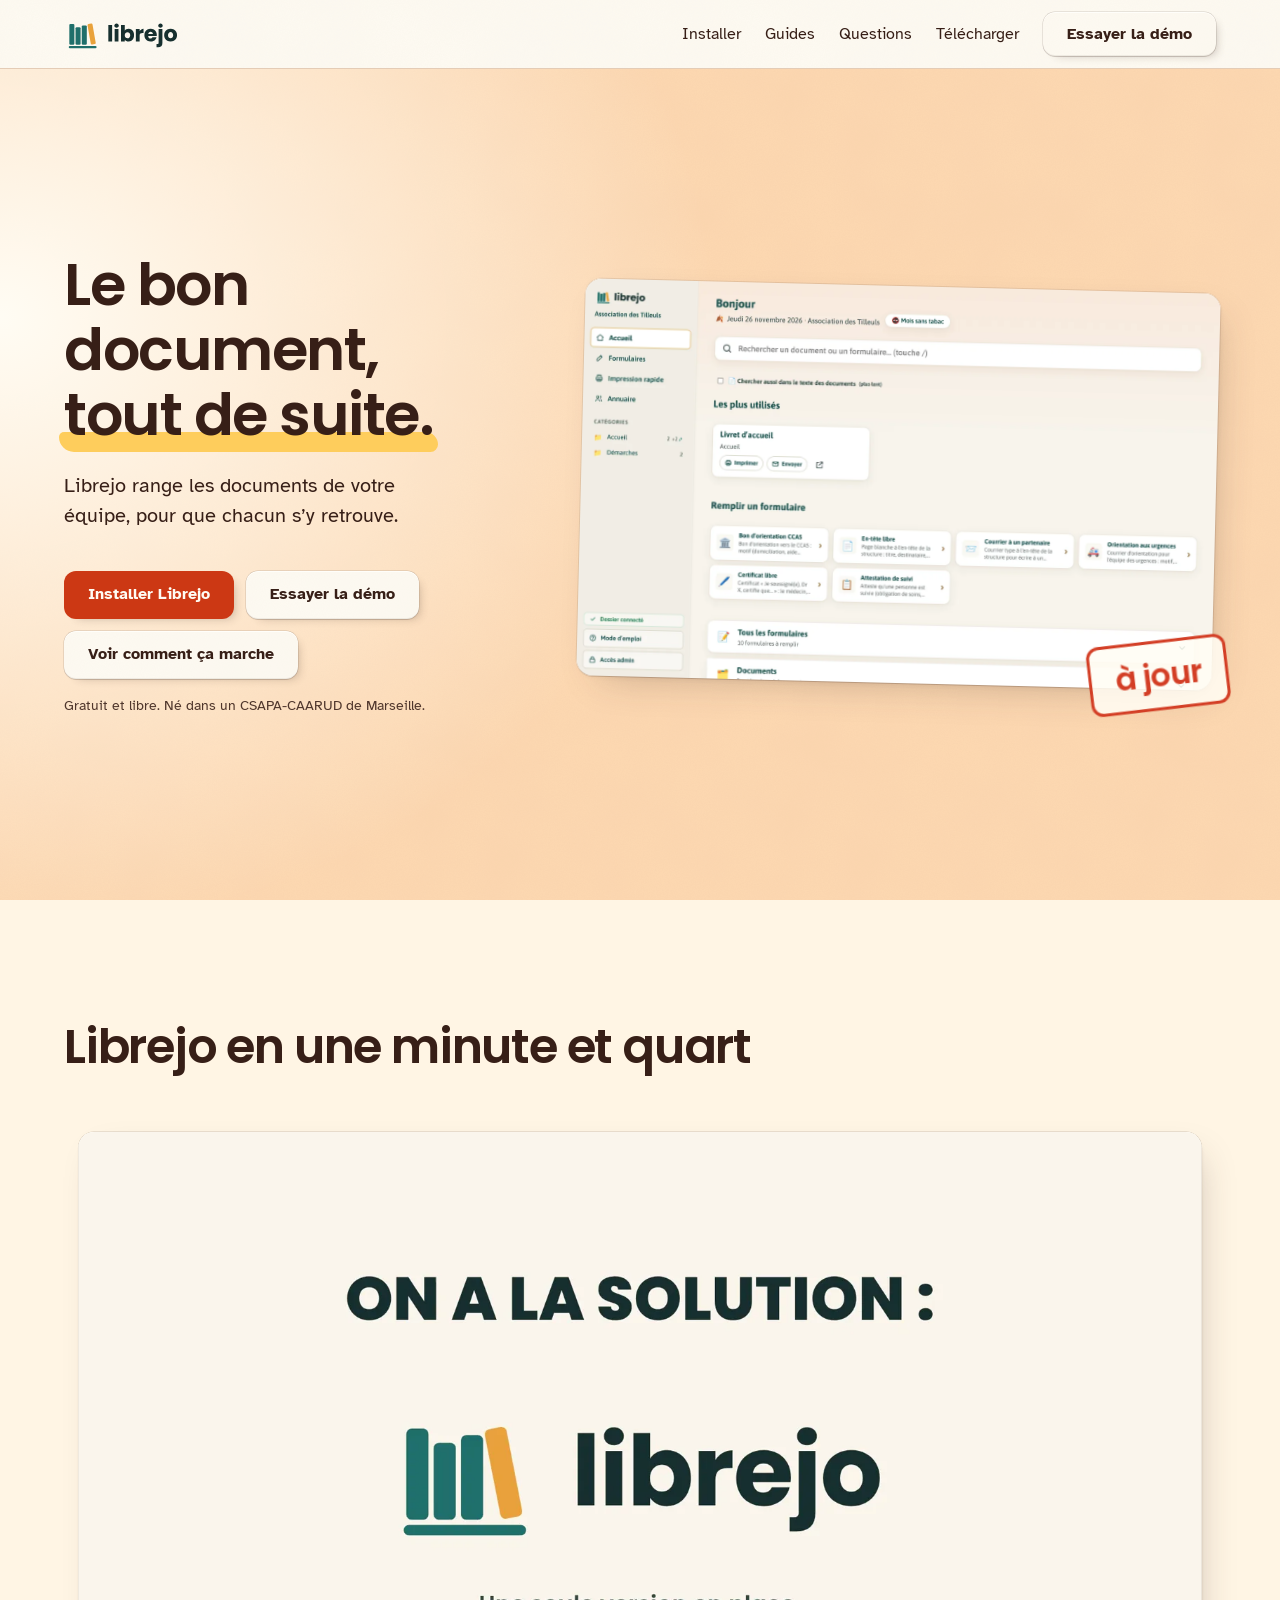
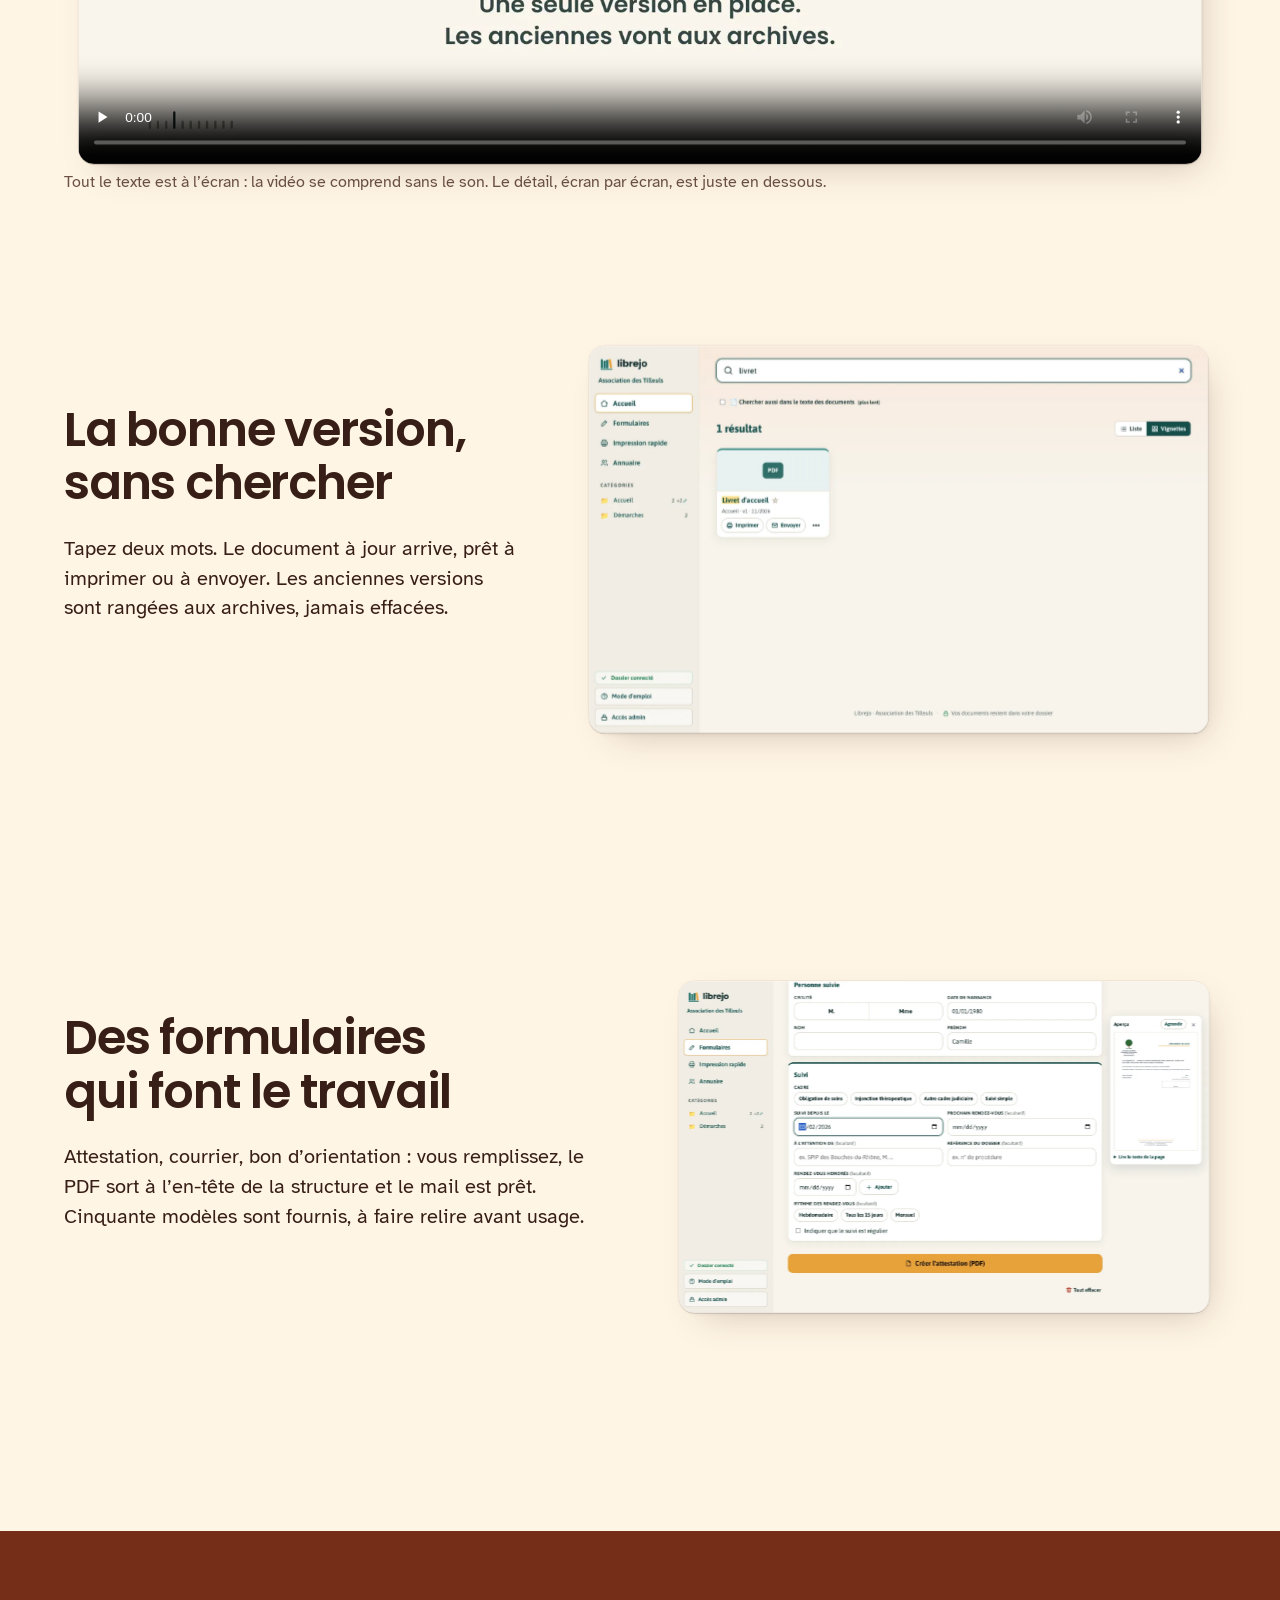
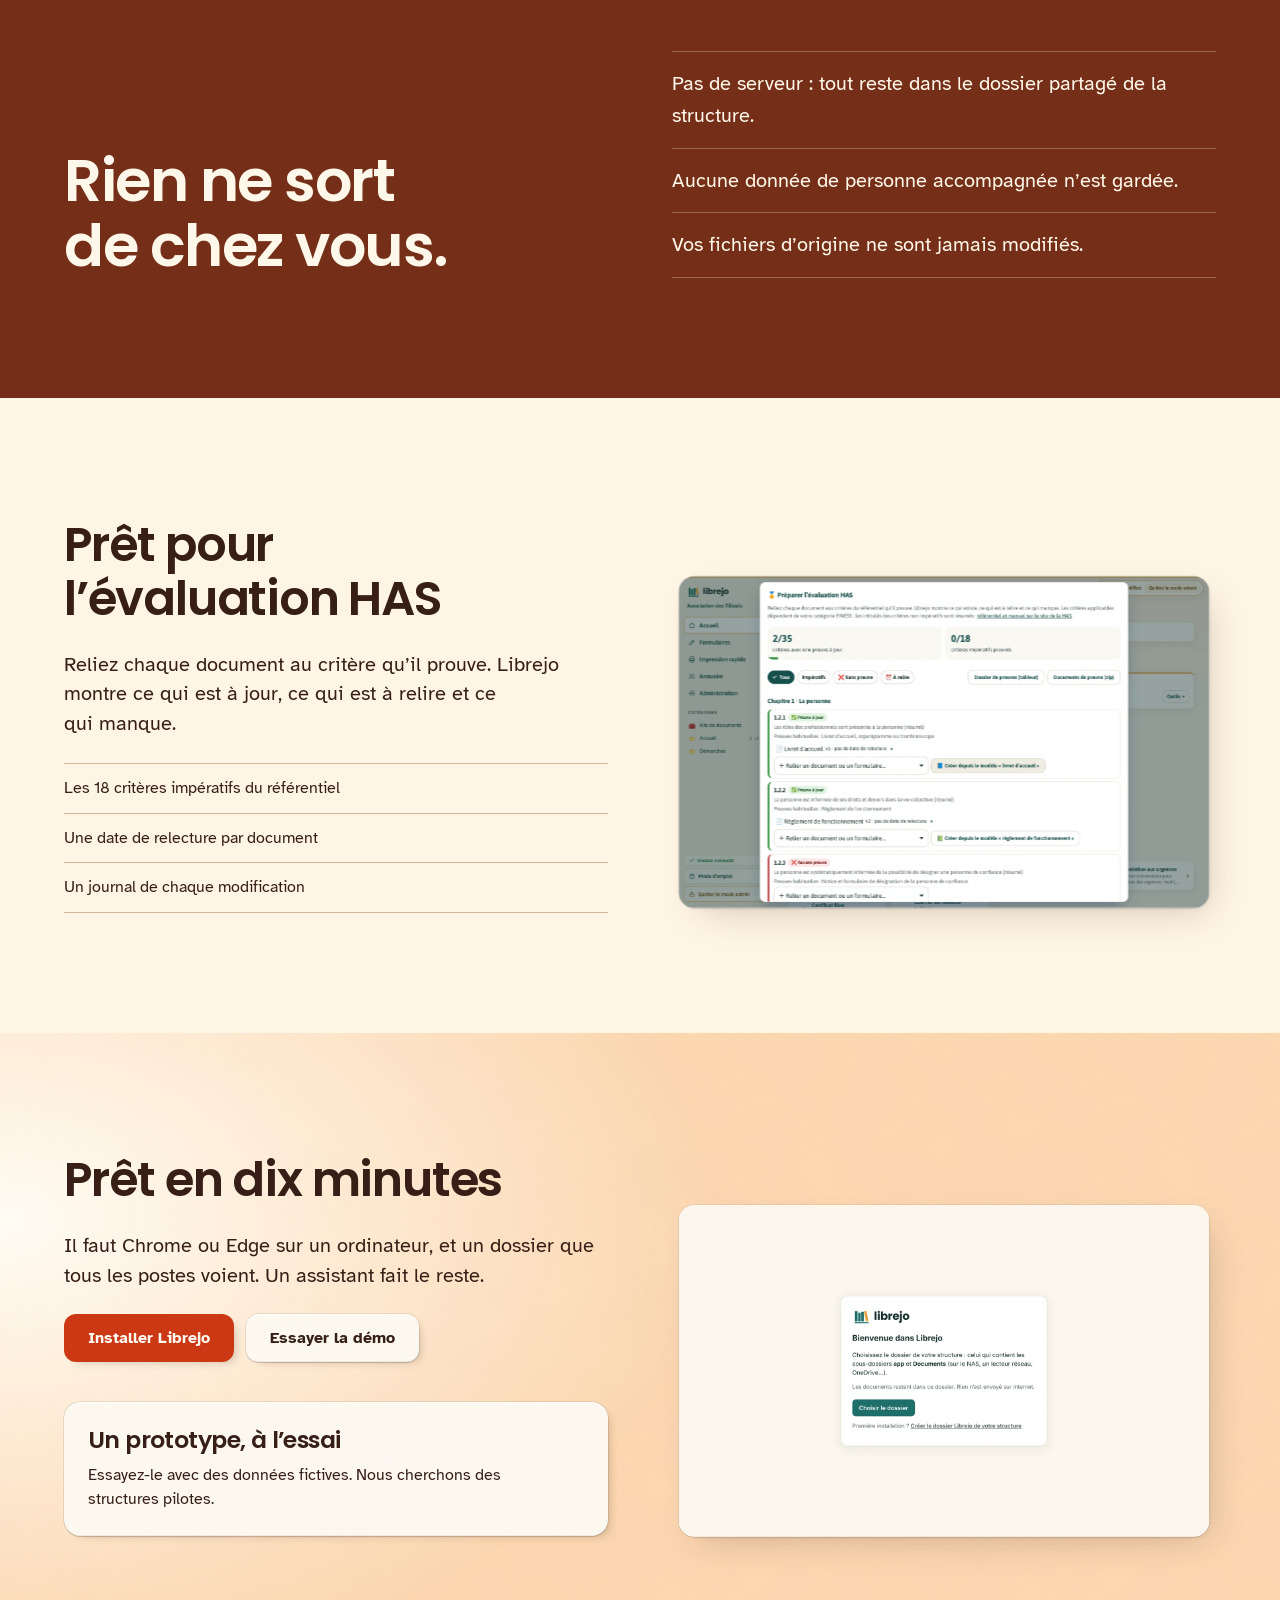
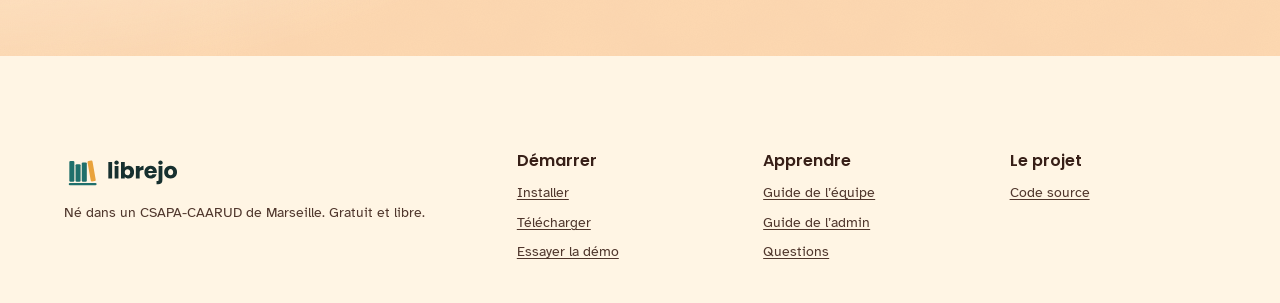
==== index.html @ 2e1c1624 "Met à jour la vidéo de présentation (v10) Ouverture sur les versions multiples, écran « On a la solu" ====
<!doctype html>
<html lang="fr">
<head>
<meta charset="utf-8">
<meta name="viewport" content="width=device-width, initial-scale=1">
<script>/* L'application est dans appli/. Un poste qui l'avait installée quand elle était à la racine ouvre encore cette page dans sa fenêtre d'application : on l'envoie vers appli/. */
try{if((window.matchMedia&&matchMedia("(display-mode: standalone)").matches)||navigator.standalone)location.replace("appli/")}catch(e){}</script>
<title>Librejo, les documents de votre structure, à jour</title>
<meta name="description" content="Librejo range les documents et les formulaires d’une structure sociale ou médico-sociale. Sans serveur, gratuit et libre.">
<link rel="icon" href="images/favicon.svg" type="image/svg+xml">
<script>document.documentElement.classList.add("js")</script>
<link rel="stylesheet" href="site.css">
</head>
<body>
<a class="skip" href="#contenu">Aller au contenu</a>
<header class="slab">
  <div class="container">
    <a class="mark" href="index.html"><img src="images/logo.svg" alt="Librejo, accueil" width="118" height="38"></a>
    <nav aria-label="Pages du site">
      <a href="installer.html">Installer</a>
      <a href="guides.html">Guides</a>
      <a href="faq.html">Questions</a>
      <a href="telecharger.html">Télécharger</a>
    </nav>
    <a class="btn btn--card" href="appli/?demo">Essayer la démo</a>
  </div>
</header>

<main id="contenu">
<section class="hero desk">
  <div class="container">
    <div class="rise">
      <h1>Le bon document, <span class="marker">tout de suite.</span></h1>
      <p class="lead">Librejo range les documents de votre équipe, pour que chacun s’y retrouve.</p>
      <div class="actions">
        <a class="btn btn--go" href="installer.html">Installer Librejo</a>
        <a class="btn btn--card" href="appli/?demo">Essayer la démo</a>
        <a class="btn btn--card" href="#film">Voir comment ça marche</a>
      </div>
      <small>Gratuit et libre. Né dans un CSAPA-CAARUD de Marseille.</small>
    </div>
    <div class="shot shot--tilt rise" data-slot="accueil" data-kind="product">
      <img src="images/accueil.webp" width="1600" height="1000" alt="L’accueil de Librejo : la recherche, les documents les plus utilisés et les formulaires à remplir">
      <span class="stamp" data-keep aria-hidden="true">à jour</span>
    </div>
  </div>
</section>

<section class="film reveal" id="film">
  <div class="container">
    <h2>Librejo en une minute et quart</h2>
    <figure class="shot" data-slot="film" data-kind="product" style="margin:0">
      <video controls playsinline preload="none" poster="images/film-poster.webp" width="1920" height="1080" aria-label="Vidéo de présentation de Librejo (1 min 15, musique, sans voix off)">
        <source src="videos/librejo-presentation.mp4" type="video/mp4">
        <a href="videos/librejo-presentation.mp4">Télécharger la vidéo de présentation (MP4)</a>
      </video>
    </figure>
    <p class="muted">Tout le texte est à l’écran : la vidéo se comprend sans le son. Le détail, écran par écran, est juste en dessous.</p>
  </div>
</section>

<section class="row reveal">
  <div class="container">
    <div>
      <h2>La bonne version, sans chercher</h2>
      <p class="lead">Tapez deux mots. Le document à jour arrive, prêt à imprimer ou à envoyer. Les anciennes versions sont rangées aux archives, jamais effacées.</p>
    </div>
    <div class="shot loop" data-slot="recherche" data-kind="product">
      <img src="images/rech-0.webp" width="1600" height="1000" alt="" loading="lazy">
      <img src="images/rech-1.webp" width="1600" height="1000" alt="" loading="lazy">
      <img src="images/rech-2.webp" width="1600" height="1000" alt="Une recherche du mot « livret » trouve le livret d’accueil, avec les boutons Imprimer et Envoyer" loading="lazy">
    </div>
  </div>
</section>

<section class="row row--even reveal">
  <div class="container">
    <div>
      <h2>Des formulaires qui font le travail</h2>
      <p class="lead">Attestation, courrier, bon d’orientation : vous remplissez, le PDF sort à l’en-tête de la structure et le mail est prêt. Cinquante modèles sont fournis, à faire relire avant usage.</p>
    </div>
    <div class="shot loop" data-slot="formulaire" data-kind="product">
      <img src="images/form-0.webp" width="1600" height="1000" alt="" loading="lazy">
      <img src="images/form-1.webp" width="1600" height="1000" alt="" loading="lazy">
      <img src="images/form-2.webp" width="1600" height="1000" alt="Une attestation de suivi se remplit, son aperçu se dessine à côté" loading="lazy">
    </div>
  </div>
</section>

<section class="board reveal">
  <div class="container">
    <h2>Rien ne sort de chez vous.</h2>
    <ul class="facts">
      <li>Pas de serveur : tout reste dans le dossier partagé de la structure.</li>
      <li>Aucune donnée de personne accompagnée n’est gardée.</li>
      <li>Vos fichiers d’origine ne sont jamais modifiés.</li>
    </ul>
  </div>
</section>

<section class="row row--even reveal">
  <div class="container">
    <div>
      <h2>Prêt pour l’évaluation HAS</h2>
      <p class="lead">Reliez chaque document au critère qu’il prouve. Librejo montre ce qui est à jour, ce qui est à relire et ce qui manque.</p>
      <ul class="facts">
        <li>Les 18 critères impératifs du référentiel</li>
        <li>Une date de relecture par document</li>
        <li>Un journal de chaque modification</li>
      </ul>
    </div>
    <div class="shot" data-slot="has" data-kind="product">
      <img src="images/has.webp" width="1600" height="1000" alt="L’écran Préparer l’évaluation HAS : des critères avec leur preuve à jour, d’autres sans preuve" loading="lazy">
    </div>
  </div>
</section>

<section class="row row--even close reveal" id="installer">
  <div class="container">
    <div>
      <h2>Prêt en dix minutes</h2>
      <p class="lead">Il faut Chrome ou Edge sur un ordinateur, et un dossier que tous les postes voient. Un assistant fait le reste.</p>
      <div class="actions">
        <a class="btn btn--go" href="installer.html">Installer Librejo</a>
        <a class="btn btn--card" href="appli/?demo">Essayer la démo</a>
      </div>
      <div class="note">
        <h3>Un prototype, à l’essai</h3>
        <p>Essayez-le avec des données fictives. Nous cherchons des structures pilotes.</p>
      </div>
    </div>
    <div class="shot" data-slot="demarrage" data-kind="product">
      <img src="images/boot.webp" width="1600" height="1000" alt="Le premier écran de Librejo : choisir le dossier de la structure" loading="lazy">
    </div>
  </div>
</section>
</main>

<footer class="foot" id="pages">
  <div class="container">
    <div>
      <a class="mark" href="index.html"><img src="images/logo.svg" alt="Librejo, accueil" width="118" height="38"></a>
      <p>Né dans un CSAPA-CAARUD de Marseille. Gratuit et libre.</p>
    </div>
    <div>
      <h2>Démarrer</h2>
      <ul><li><a href="installer.html">Installer</a></li><li><a href="telecharger.html">Télécharger</a></li><li><a href="appli/?demo">Essayer la démo</a></li></ul>
    </div>
    <div>
      <h2>Apprendre</h2>
      <ul><li><a href="guides.html#equipe">Guide de l’équipe</a></li><li><a href="guides.html#admin">Guide de l’admin</a></li><li><a href="faq.html">Questions</a></li></ul>
    </div>
    <div>
      <h2>Le projet</h2>
      <ul><li><a href="https://github.com/librejoapp/librejo">Code source</a></li></ul>
    </div>
  </div>
</footer>

<script>
// Les boucles ne tournent que lorsqu'elles sont à l'écran
if ('IntersectionObserver' in window) {
  const io = new IntersectionObserver((es) => es.forEach((e) => e.target.classList.toggle('play', e.isIntersecting)), { threshold: 0.4 });
  document.querySelectorAll('.loop').forEach((l) => io.observe(l));
  const rv = new IntersectionObserver((es) => es.forEach((e) => { if (e.isIntersecting) { e.target.classList.add('in'); rv.unobserve(e.target); } }), { threshold: 0.18 });
  document.querySelectorAll('.reveal').forEach((s) => rv.observe(s));
}
const ready = (s) => s.classList.add('ready');
document.querySelectorAll('.shot').forEach((s) => { const im = s.querySelector('img:last-of-type'); if (!im || im.complete) return ready(s); im.addEventListener('load', () => ready(s), { once: true }); im.addEventListener('error', () => ready(s), { once: true }); setTimeout(() => ready(s), 5000); });

</script>
<noscript><style>.reveal > .container > *, .shot { opacity: 1 !important; transform: none !important; }</style></noscript>
</body>
</html>
---- site.css ----
/* Hallmark · shape: Split Studio · genre: modern-minimal · theme: Coral (by request, warmed) · job: try · draw: a6bc0b
 * hero: Settled · nav: slab · footer: index columns · imagery: screenshots 9 (captured from the product) · signature: the search finding the right document, played in real captures
 * axes: light/grotesk-sans/warm · posture: restrained · contrast: pass · fold: pass · v2.0.0 */
/* Hallmark · pre-emit critique: P4 H4 E4 S4 R4 V4 · weakest: V, the test folder is thin so captures show few documents; kept real rather than staged */
/* waive: theme chroma raised and coral used on the primary action, at the user's request ("Coral, un peu moins terne") */
/* waive: Poppins and Atkinson Hyperlegible replace General Sans (Librejo's own faces), sections rise on scroll and the nav is light: the user asked for a warmer page with discreet animations */
/* waive: capture loops repeat (theme asks for once): the user asked for animations; they pause off screen and stop under reduced motion */
@import url("./fonts.css");
@import url("./tokens.css");
@import url("./base.css");

body { background-color: var(--color-paper); }
.skip { position: absolute; left: var(--space-md); top: var(--space-md); z-index: var(--z-toast); padding: var(--space-sm) var(--space-md); border-radius: var(--radius-input); background: var(--color-cotton); color: var(--color-print); transform: translateY(-200%); }
.skip:focus-visible { transform: none; }
h1, h2, h3 { font-weight: var(--display-weight); color: var(--color-ink); }
.muted { color: var(--color-muted); }

/* nav : slab */
.slab { position: sticky; top: 0; z-index: var(--z-sticky-nav); background-color: var(--color-cotton); background-image: var(--tex-cotton); color: var(--color-ink); box-shadow: 0 1px 0 var(--color-rule); }
.slab .container { display: flex; align-items: center; gap: var(--space-lg); min-height: 68px; }
.mark { display: inline-flex; align-items: center; gap: var(--space-xs); font-size: var(--text-xl); font-weight: 700; letter-spacing: -0.02em; text-decoration: none; }
.mark img { width: auto; height: 38px; }
.slab nav { display: flex; gap: var(--space-lg); margin-left: auto; }
.slab nav a { font-size: var(--text-sm); font-weight: 400; white-space: nowrap; text-decoration: none; padding: var(--space-sm) 0; }
.slab nav a { font-size: var(--text-md); }
.slab nav a:hover { text-decoration: underline; text-decoration-color: var(--color-accent-2); text-decoration-thickness: 2px; }

/* contrôles : cartes pressées */
.btn { font-weight: 700; white-space: nowrap; display: inline-flex; align-items: center; justify-content: center; min-height: 48px; padding: 0 var(--space-lg); border: 0; border-radius: var(--radius-stock); text-decoration: none; cursor: pointer; transition: transform var(--dur-short) var(--ease-out), box-shadow var(--dur-short) var(--ease-out); }
.btn--go { background: var(--color-accent-2); color: var(--color-cotton); box-shadow: var(--cast-stock); }
.btn--card { background-color: var(--color-cotton); background-image: var(--tex-cotton); color: var(--color-print); box-shadow: var(--edge-stock), var(--cast-stock); }
.btn:hover { transform: translateY(-1px); box-shadow: var(--cast-stock-lift); }
.btn--card:hover { box-shadow: var(--edge-stock), var(--cast-stock-lift); }
.btn:active { transform: translateY(1px); }
.btn[disabled] { cursor: not-allowed; color: var(--color-muted); transform: none; box-shadow: var(--edge-stock); }
.slab .btn { min-height: 44px; }
.actions { display: flex; flex-wrap: wrap; gap: var(--space-sm); align-items: center; }

/* captures : feuilles posées sur le bureau */
.shot { aspect-ratio: 16 / 10; border-radius: var(--radius-card); box-shadow: var(--edge-stock), var(--cast-stock-lift); background: var(--color-cotton); }
.shot > img { filter: none; object-position: left top; border-radius: inherit; }
.shot { overflow: visible; transition: transform 700ms var(--ease-out), box-shadow 700ms var(--ease-out), opacity 900ms var(--ease-in-out); box-shadow: var(--edge-stock), var(--cast-soft); }
.shot:hover { box-shadow: var(--edge-stock), var(--cast-soft-lift); }
.shot--tilt { transform: rotate(1.4deg); }
.row:nth-of-type(odd) .shot { transform: rotate(-1deg); }
.row:nth-of-type(even) .shot { transform: rotate(0.8deg); }
.shot:hover { transform: rotate(0deg) translateY(-4px); }
/* le tampon : l'encre corail de l'état réglé */
.stamp { position: absolute; right: -18px; bottom: -22px; z-index: 2; padding: var(--space-xs) var(--space-lg); border: 3px solid var(--color-paid); border-radius: var(--radius-stock); color: var(--color-paid); background: color-mix(in oklab, var(--color-cotton) 86%, transparent); font-family: var(--font-display); font-weight: 600; font-size: var(--text-2xl); letter-spacing: -0.02em; transform: rotate(-8deg); }
/* le surligneur */
.marker { position: relative; white-space: nowrap; z-index: 0; }
.marker::after { content: ""; position: absolute; left: -0.08em; right: -0.08em; bottom: 0.06em; height: 0.34em; z-index: -1; border-radius: 0.2em 0.5em 0.3em 0.6em; background: var(--color-sun); transform-origin: left center; }
.loop > img { opacity: 0; }
.loop > img:last-of-type { opacity: 1; }

/* hero : Settled, sur le bureau */
.desk { background-color: var(--color-desk); background-image: radial-gradient(90% 120% at 0% 30%, var(--color-cotton), transparent 62%), var(--tex-desk); }
.hero .container { display: grid; grid-template-columns: minmax(0, 5fr) minmax(0, 7fr); gap: var(--space-2xl); align-items: center; min-height: calc(100dvh - 68px); padding-block: var(--space-2xl); }
.hero h1 { font-size: var(--text-display-s); max-width: 13ch; line-height: 1.1; }
.hero .lead { margin-block: var(--space-lg) var(--space-xl); max-width: 30ch; }
.hero small { display: block; margin-top: var(--space-md); font-size: var(--text-sm); color: var(--color-ink-2); }

/* rangées texte + preuve : la preuve garde son côté */
.row { padding-block: var(--section-gap-s); }
.row .container { display: grid; grid-template-columns: minmax(0, 5fr) minmax(0, 7fr); gap: var(--space-2xl); align-items: center; }
.row--even .container { grid-template-columns: minmax(0, 1fr) minmax(0, 1fr); }
.row h2 { margin-bottom: var(--space-lg); }
.row .lead + .facts { margin-top: var(--space-lg); }
.facts { list-style: none; margin: 0; padding: 0; border-top: var(--rule-hair) solid var(--color-rule-2); }
.facts li { padding: var(--space-sm) 0; border-bottom: var(--rule-hair) solid var(--color-rule-2); }

/* film */
.film { padding-block: var(--section-gap-s) 0; }
.film .container { display: grid; gap: var(--space-lg); }
.film .shot { aspect-ratio: 16 / 9; }
.film .shot > img { object-position: center top; }
.film .shot > video { position: absolute; inset: 0; width: 100%; height: 100%; display: block; object-fit: cover; border-radius: inherit; background: var(--color-cotton); z-index: 1; }
.film figcaption { font-size: var(--text-sm); color: var(--color-muted); }

/* le tableau : rien ne sort de chez vous */
.board { margin-block: var(--section-gap-s) 0; padding-block: var(--section-gap-s); background: var(--color-board); color: var(--color-board-type); }
.board h2 { color: var(--color-board-type); font-size: var(--text-display-s); max-width: 12ch; line-height: 1.1; }
h2 { line-height: 1.12; }
.board .container { display: grid; grid-template-columns: minmax(0, 1fr) minmax(0, 1fr); gap: var(--space-2xl); align-items: end; }
.board .facts { border-color: color-mix(in oklab, var(--color-board-type) 28%, transparent); font-size: var(--text-lead); }
.board .facts li { border-color: color-mix(in oklab, var(--color-board-type) 28%, transparent); padding: var(--space-md) 0; }

/* fin : installer */
.close { background-color: var(--color-desk); background-image: radial-gradient(90% 120% at 0% 30%, var(--color-cotton), transparent 62%), var(--tex-desk); }
.close .lead { margin-bottom: var(--space-lg); }
.note { margin-top: var(--space-xl); padding: var(--space-lg); border-radius: var(--radius-card); background-color: var(--color-cotton); background-image: var(--tex-cotton); box-shadow: var(--edge-stock), var(--cast-stock); color: var(--color-print); }
.note h3 { margin-bottom: var(--space-xs); }

/* pied : colonnes d'index */
.foot { padding-block: var(--space-3xl) var(--space-xl); }
.foot .container { display: grid; grid-template-columns: minmax(0, 2fr) repeat(3, minmax(0, 1fr)); gap: var(--space-xl); }
.foot h2 { font-size: var(--text-md); letter-spacing: 0; margin-bottom: var(--space-sm); }
.foot ul { list-style: none; margin: 0; padding: 0; display: grid; gap: var(--space-xs); }
.foot li, .foot p { font-size: var(--text-sm); color: var(--color-ink-2); }
.foot a:hover { text-decoration-color: var(--color-accent-2); }
.foot .mark { color: var(--color-ink); margin-bottom: var(--space-sm); }


@media (max-width: 60rem) {
  .stamp { right: var(--space-xs); bottom: -18px; font-size: var(--text-xl); }
  .shot--tilt, .row .shot { transform: none; }
  .slab .container { flex-wrap: wrap; row-gap: 0; padding-block: var(--space-xs) 0; }
  .slab .btn { margin-left: auto; }
  .slab nav { order: 3; flex: 0 0 100%; margin-left: 0; gap: var(--space-lg); overflow-x: auto; }
  .slab nav a { padding: var(--space-sm) 0; font-size: var(--text-md); }
  .hero .container, .row .container, .row--even .container, .board .container { grid-template-columns: minmax(0, 1fr); gap: var(--space-xl); }
  .hero .container { min-height: 0; padding-block: var(--space-xl); }
  .foot .container { grid-template-columns: minmax(0, 1fr) minmax(0, 1fr); }
}

/* boucles : trois captures qui se suivent, seulement si le mouvement est accepté */
@media (prefers-reduced-motion: no-preference) {
  .loop.play > img { animation: step 12s var(--ease-in-out) infinite; }
  .loop.play > img:nth-of-type(1) { animation-name: step1; }
  .loop.play > img:nth-of-type(2) { animation-name: step2; }
  .loop.play > img:nth-of-type(3) { animation-name: step3; }
  .rise { opacity: 0; transform: translateY(12px); animation: rise var(--dur-long) var(--ease-out) forwards; }
  .rise + .rise, .hero .shot.rise { animation-delay: 90ms; }
  .hero .shot.rise { animation-name: riseTilt; animation-duration: 1200ms; animation-timing-function: var(--ease-out); }
  .marker::after { transform: scaleX(0); animation: draw 700ms var(--ease-out) 500ms forwards; }
  .stamp { opacity: 0; animation: press 420ms var(--ease-out) 1100ms forwards; }
  .js .reveal > .container > * { opacity: 0; transform: translateY(18px); transition: opacity var(--dur-long) var(--ease-out), transform var(--dur-long) var(--ease-out); }
  .js .reveal > .container > *:nth-child(2) { transition-delay: 110ms; }
  .js .reveal > .container > *:nth-child(3) { transition-delay: 200ms; }
  .js .reveal.in > .container > * { opacity: 1; transform: none; }
  .js .reveal > .container > .shot, .js .reveal > .container > .duo > .shot { transition: opacity 1100ms var(--ease-in-out), transform 1100ms var(--ease-out), box-shadow 700ms var(--ease-out); }
  .js .reveal > .container > .shot { transform: translateY(26px) scale(0.975); }
  .js .shot:not(.ready), .js .reveal.in > .container > .shot:not(.ready) { opacity: 0; }
  .js .duo > .shot:not(.ready) { transform: translateY(26px) scale(0.975); }
  .js .board .facts li { opacity: 0; transform: translateX(14px); transition: opacity var(--dur-long) var(--ease-out), transform var(--dur-long) var(--ease-out); }
  .js .board.in .facts li { opacity: 1; transform: none; }
  .js .board.in .facts li:nth-child(2) { transition-delay: 160ms; } .js .board.in .facts li:nth-child(3) { transition-delay: 320ms; }
  .mark img:hover { animation: nod 600ms var(--ease-out); }
}
@keyframes step1 { 0%, 20% { opacity: 1; } 32%, 88% { opacity: 0; } 100% { opacity: 1; } }
@keyframes step2 { 0%, 20% { opacity: 0; } 32%, 46% { opacity: 1; } 58%, 100% { opacity: 0; } }
@keyframes step3 { 0%, 46% { opacity: 0; } 58%, 100% { opacity: 1; } }
@keyframes rise { to { opacity: 1; transform: none; } }
@keyframes riseTilt { from { opacity: 0; transform: translateY(26px) scale(0.975) rotate(0deg); } to { opacity: 1; transform: rotate(1.4deg); } }
@keyframes draw { to { transform: scaleX(1); } }
@keyframes press { 0% { opacity: 0; transform: rotate(-8deg) scale(1.5); } 70% { opacity: 1; transform: rotate(-8deg) scale(0.96); } 100% { opacity: 1; transform: rotate(-8deg) scale(1); } }
@keyframes nod { 40% { transform: rotate(-4deg); } 100% { transform: none; } }

/* pages intérieures */
.slab nav a[aria-current="page"] { text-decoration: underline; text-decoration-color: var(--color-accent-2); text-decoration-thickness: 2px; }
.page-head { padding-block: var(--space-3xl) var(--space-2xl); }
.page-head h1 { font-size: var(--text-display-s); line-height: 1.1; max-width: 16ch; }
.page-head .lead { margin-top: var(--space-lg); }
.part { padding-block: var(--section-gap-s) 0; }
.part:last-of-type { padding-bottom: var(--section-gap-s); }
.part > .container > h2 { margin-bottom: var(--space-xl); }
.steps { list-style: none; margin: 0; padding: 0; display: grid; grid-template-columns: repeat(3, minmax(0, 1fr)); gap: var(--gap-columns); counter-reset: etape; }
.steps li { counter-increment: etape; padding: var(--space-lg); border-radius: var(--radius-card); background-color: var(--color-cotton); background-image: var(--tex-cotton); box-shadow: var(--edge-stock), var(--cast-stock); color: var(--color-print); }
.steps li::before { content: counter(etape); display: block; margin-bottom: var(--space-sm); font-family: var(--font-display); font-weight: 600; font-size: var(--text-3xl); line-height: 1; color: var(--color-accent-2); }
.steps h3 { margin-bottom: var(--space-xs); }
.duo { display: grid; grid-template-columns: minmax(0, 1fr) minmax(0, 1fr); gap: var(--space-2xl); align-items: start; }
.duo .shot { transform: rotate(0.8deg); }
.how { list-style: none; margin: 0; padding: 0; counter-reset: geste; border-top: var(--rule-hair) solid var(--color-rule-2); }
.how li { counter-increment: geste; display: grid; grid-template-columns: 2.2rem minmax(0, 1fr); gap: var(--space-sm); padding: var(--space-md) 0; border-bottom: var(--rule-hair) solid var(--color-rule-2); }
.how li::before { content: counter(geste); font-family: var(--font-display); font-weight: 600; color: var(--color-accent-2); }
.how b { display: block; }
.faq { max-width: 52rem; }
.faq details { border-bottom: var(--rule-hair) solid var(--color-rule-2); }
.faq details:first-of-type { border-top: var(--rule-hair) solid var(--color-rule-2); }
.faq summary { display: flex; justify-content: space-between; gap: var(--space-md); padding: var(--space-md) 0; cursor: pointer; list-style: none; font-family: var(--font-display); font-weight: 600; font-size: var(--text-title); line-height: 1.25; }
.faq summary::-webkit-details-marker { display: none; }
.faq summary::after { content: "+"; flex: none; color: var(--color-accent-2); transition: transform var(--dur-short) var(--ease-out); }
.faq details[open] summary::after { transform: rotate(45deg); }
.faq summary:hover { color: var(--color-accent-2); }
.faq details p { padding-bottom: var(--space-lg); font-size: var(--text-lead); }
.dl { list-style: none; margin: 0; padding: 0; display: grid; grid-template-columns: repeat(2, minmax(0, 1fr)); gap: var(--gap-columns); }
.dl li { display: grid; gap: var(--space-sm); align-content: start; padding: var(--space-lg); border-radius: var(--radius-card); background-color: var(--color-cotton); background-image: var(--tex-cotton); box-shadow: var(--edge-stock), var(--cast-stock); color: var(--color-print); }
.dl .btn { justify-self: start; }
.dl small { color: var(--color-muted); font-size: var(--text-sm); }
.aside { margin-top: var(--space-xl); padding: var(--space-lg); border-radius: var(--radius-card); background: var(--color-paper-2); }
.aside h3 { margin-bottom: var(--space-xs); }
@media (max-width: 60rem) { .steps, .duo, .dl { grid-template-columns: minmax(0, 1fr); } .duo .shot { transform: none; } .page-head { padding-block: var(--space-xl); } }
@media (prefers-reduced-motion: no-preference) { .js .reveal > .container > *:nth-child(4) { transition-delay: 280ms; } }

.dl h2 { font-size: var(--text-title); line-height: 1.2; }
.page-head + .part { padding-top: var(--space-3xl); }
.foot a { white-space: nowrap; }

.part h2 { margin-bottom: var(--space-md); }
.part > .container > h2 { margin-bottom: var(--space-xl); }
.faq { max-width: 60rem; }

/* menus déroulants des guides */
.acc { border-top: var(--rule-hair) solid var(--color-rule-2); }
.acc details { border-bottom: var(--rule-hair) solid var(--color-rule-2); }
.acc summary { display: grid; grid-template-columns: 2.4rem minmax(0, 1fr) auto; gap: var(--space-sm); align-items: baseline; padding: var(--space-md) 0; cursor: pointer; list-style: none; font-family: var(--font-display); font-weight: 600; font-size: var(--text-lg); line-height: 1.3; }
.acc summary::-webkit-details-marker { display: none; }
.acc summary .n { color: var(--color-accent-2); }
.acc summary::after { content: "+"; color: var(--color-accent-2); transition: transform var(--dur-short) var(--ease-out); }
.acc details[open] summary::after { transform: rotate(45deg); }
.acc summary:hover { color: var(--color-accent-2); }
.acc details p { padding: 0 0 var(--space-lg) calc(2.4rem + var(--space-sm)); max-width: 58ch; }
.pdf { display: flex; flex-wrap: wrap; align-items: center; gap: var(--space-md); margin-block: var(--space-lg) var(--space-xl); }
.pdf small { color: var(--color-muted); font-size: var(--text-sm); }
.guide .duo { align-items: start; }
.guide .shot { position: sticky; top: calc(68px + var(--space-xl)); }
@media (max-width: 60rem) { .guide .shot { position: relative; top: auto; } }
@media (prefers-reduced-motion: no-preference) { .acc details[open] p { animation: rise var(--dur-long) var(--ease-out); } }
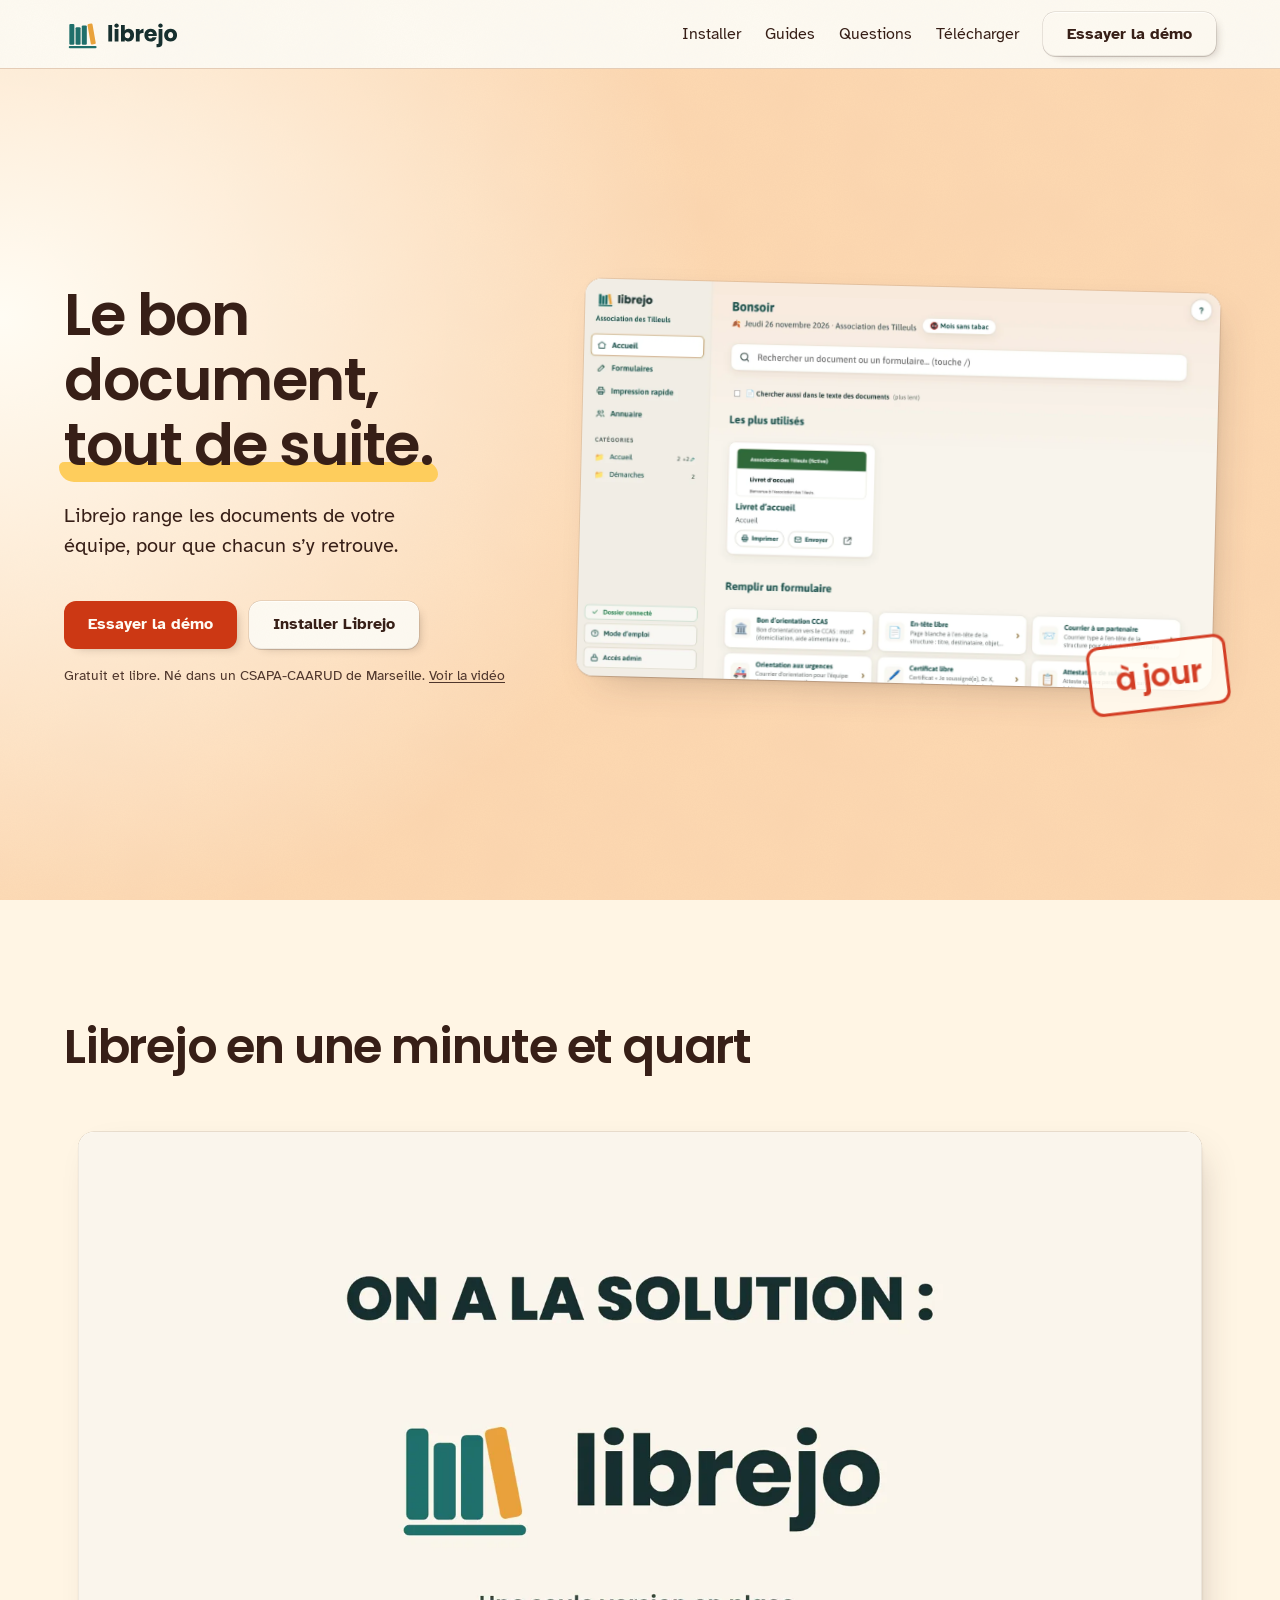
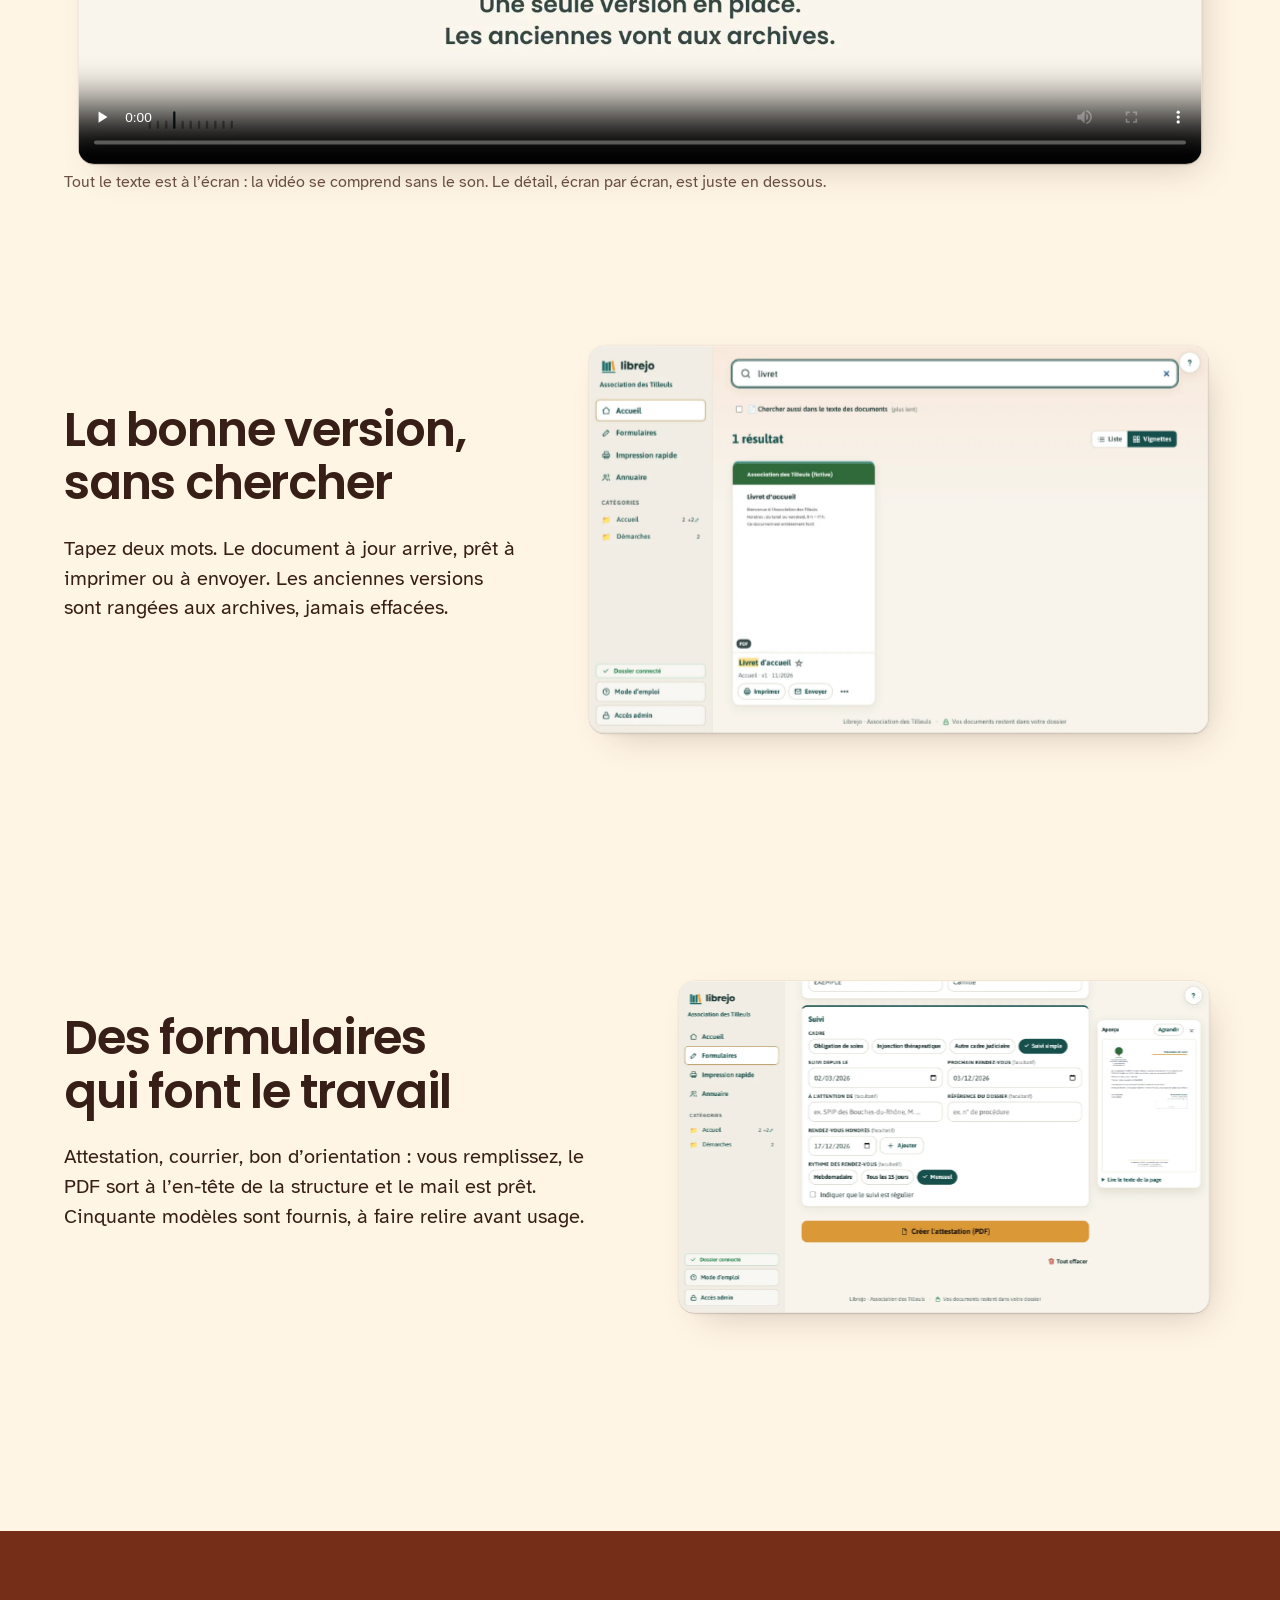
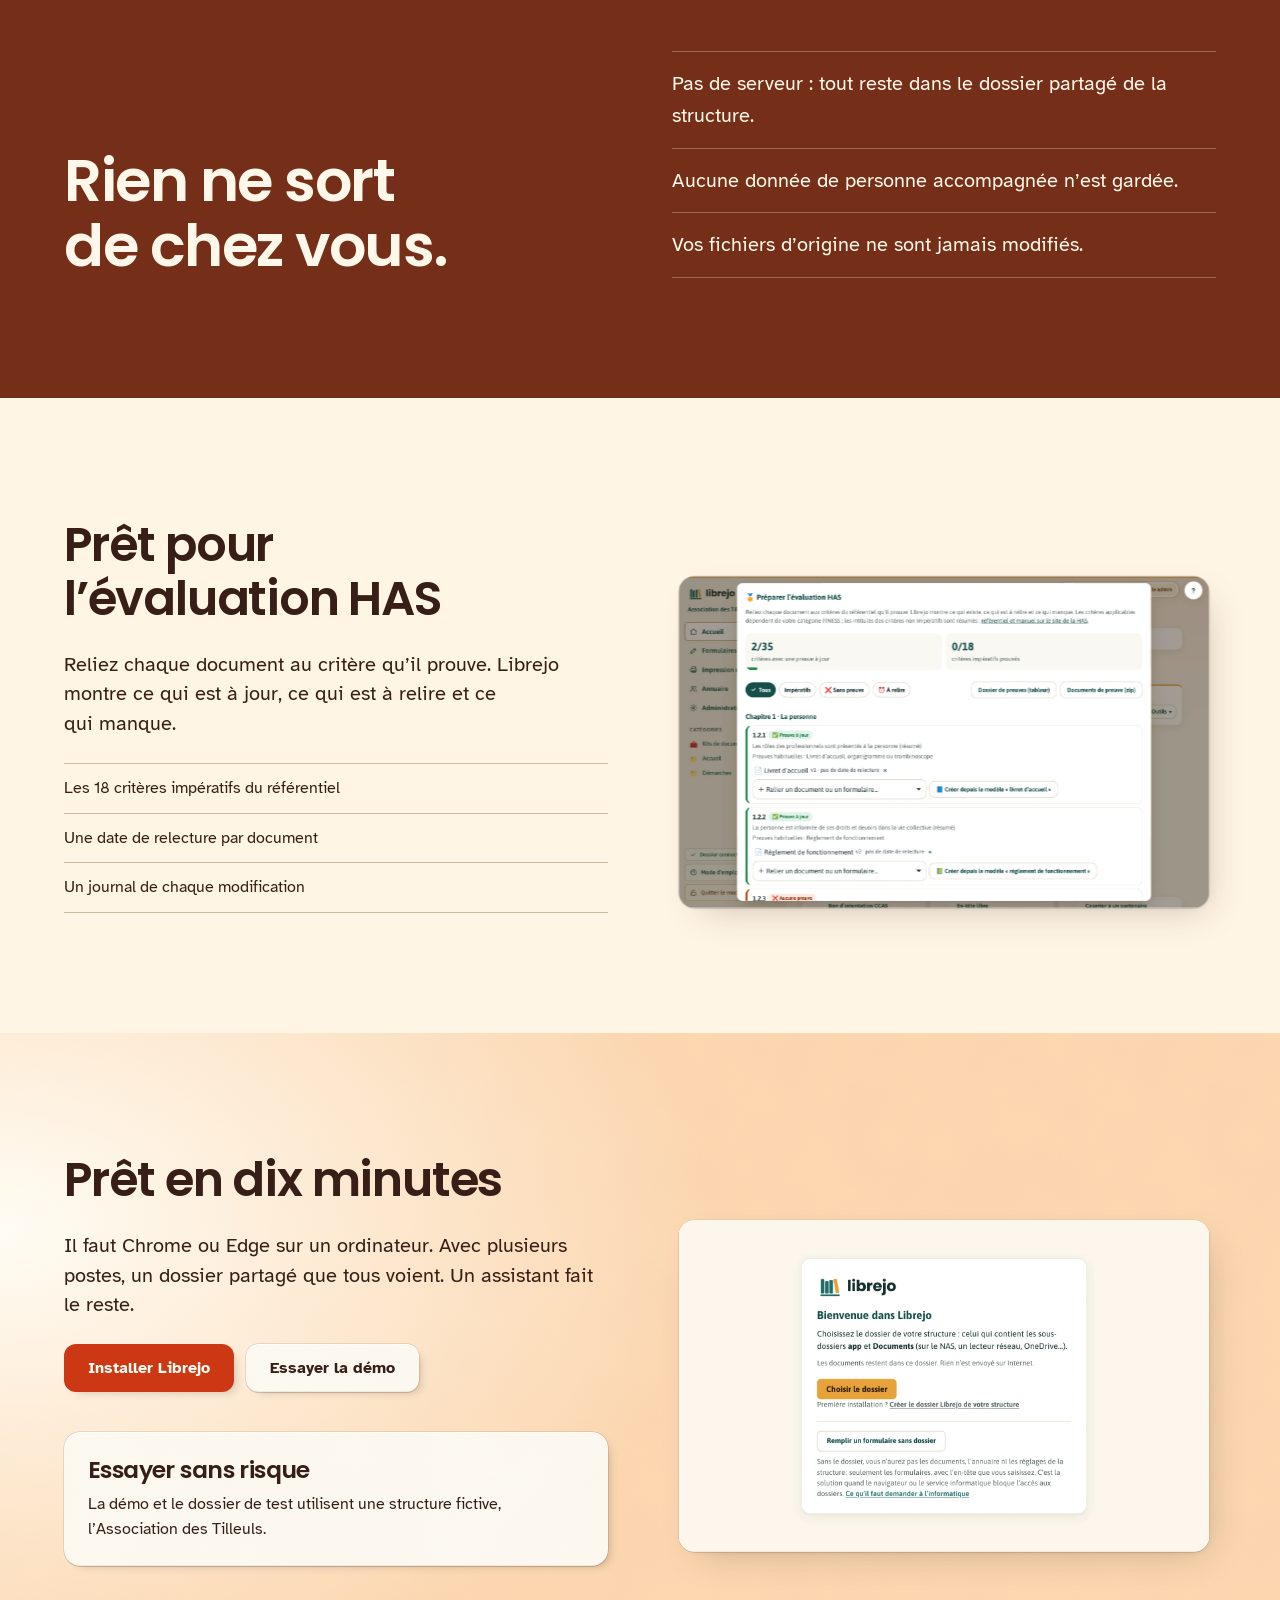
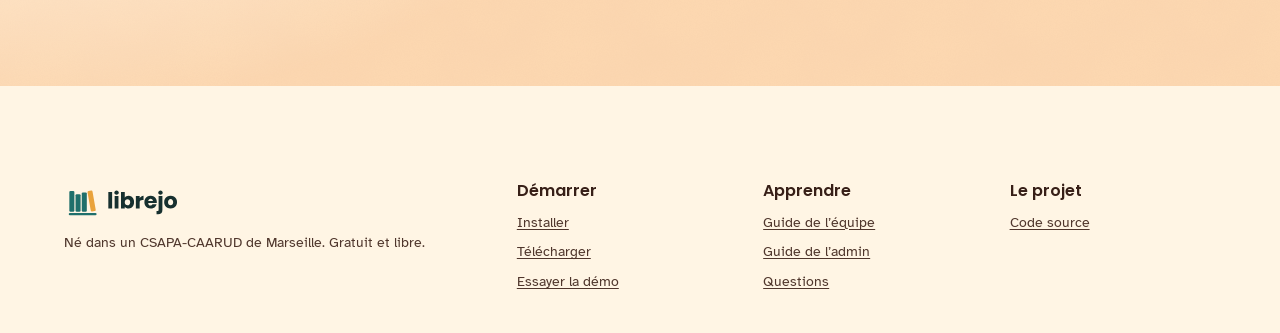
==== commit ceb27b7f: "Site et guides : captures en français, démo en premier, sans mention de prototype - Captures refaite" ====
--- a/index.html
+++ b/index.html
@@ -33,11 +33,10 @@
       <h1>Le bon document, <span class="marker">tout de suite.</span></h1>
       <p class="lead">Librejo range les documents de votre équipe, pour que chacun s’y retrouve.</p>
       <div class="actions">
-        <a class="btn btn--go" href="installer.html">Installer Librejo</a>
-        <a class="btn btn--card" href="appli/?demo">Essayer la démo</a>
-        <a class="btn btn--card" href="#film">Voir comment ça marche</a>
+        <a class="btn btn--go" href="appli/?demo">Essayer la démo</a>
+        <a class="btn btn--card" href="installer.html">Installer Librejo</a>
       </div>
-      <small>Gratuit et libre. Né dans un CSAPA-CAARUD de Marseille.</small>
+      <small>Gratuit et libre. Né dans un CSAPA-CAARUD de Marseille. <a href="#film">Voir la vidéo</a></small>
     </div>
     <div class="shot shot--tilt rise" data-slot="accueil" data-kind="product">
       <img src="images/accueil.webp" width="1600" height="1000" alt="L’accueil de Librejo : la recherche, les documents les plus utilisés et les formulaires à remplir">
@@ -119,14 +118,14 @@
   <div class="container">
     <div>
       <h2>Prêt en dix minutes</h2>
-      <p class="lead">Il faut Chrome ou Edge sur un ordinateur, et un dossier que tous les postes voient. Un assistant fait le reste.</p>
+      <p class="lead">Il faut Chrome ou Edge sur un ordinateur. Avec plusieurs postes, un dossier partagé que tous voient. Un assistant fait le reste.</p>
       <div class="actions">
         <a class="btn btn--go" href="installer.html">Installer Librejo</a>
         <a class="btn btn--card" href="appli/?demo">Essayer la démo</a>
       </div>
       <div class="note">
-        <h3>Un prototype, à l’essai</h3>
-        <p>Essayez-le avec des données fictives. Nous cherchons des structures pilotes.</p>
+        <h3>Essayer sans risque</h3>
+        <p>La démo et le dossier de test utilisent une structure fictive, l’Association des Tilleuls.</p>
       </div>
     </div>
     <div class="shot" data-slot="demarrage" data-kind="product">
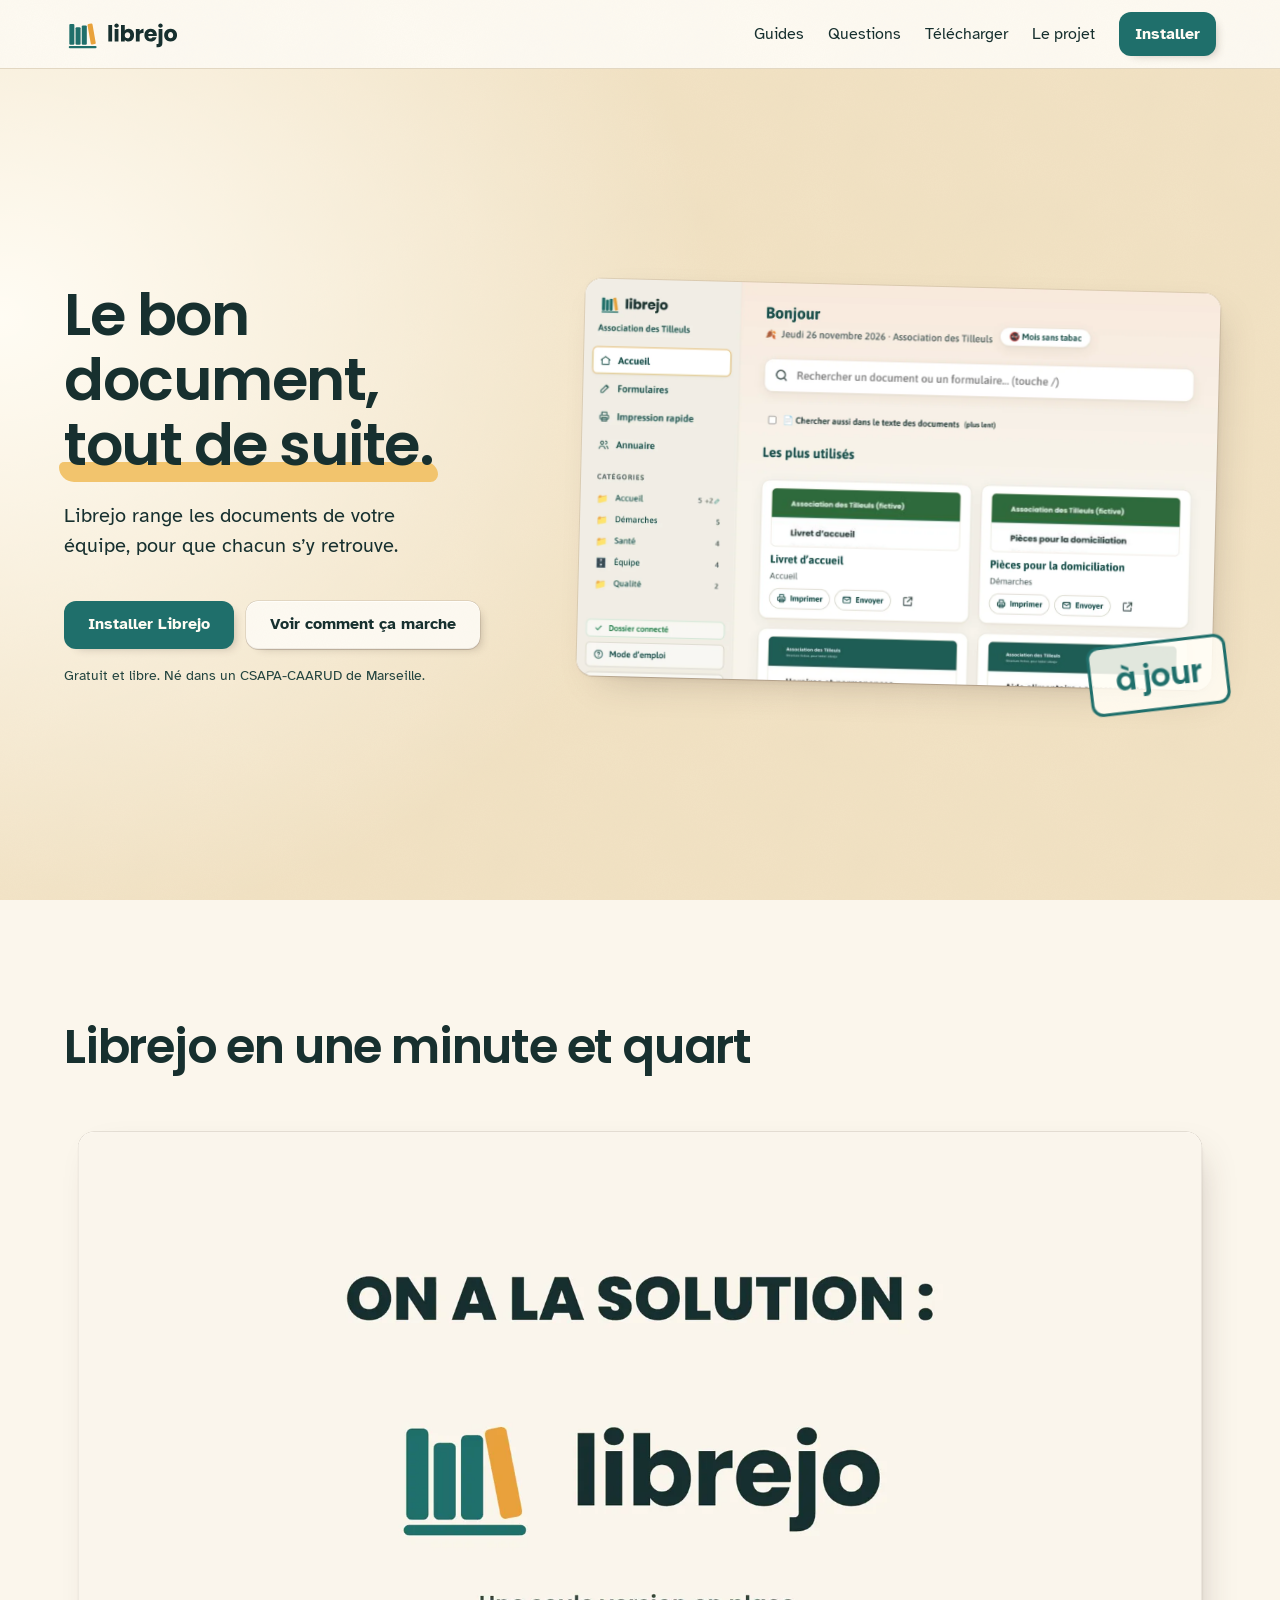
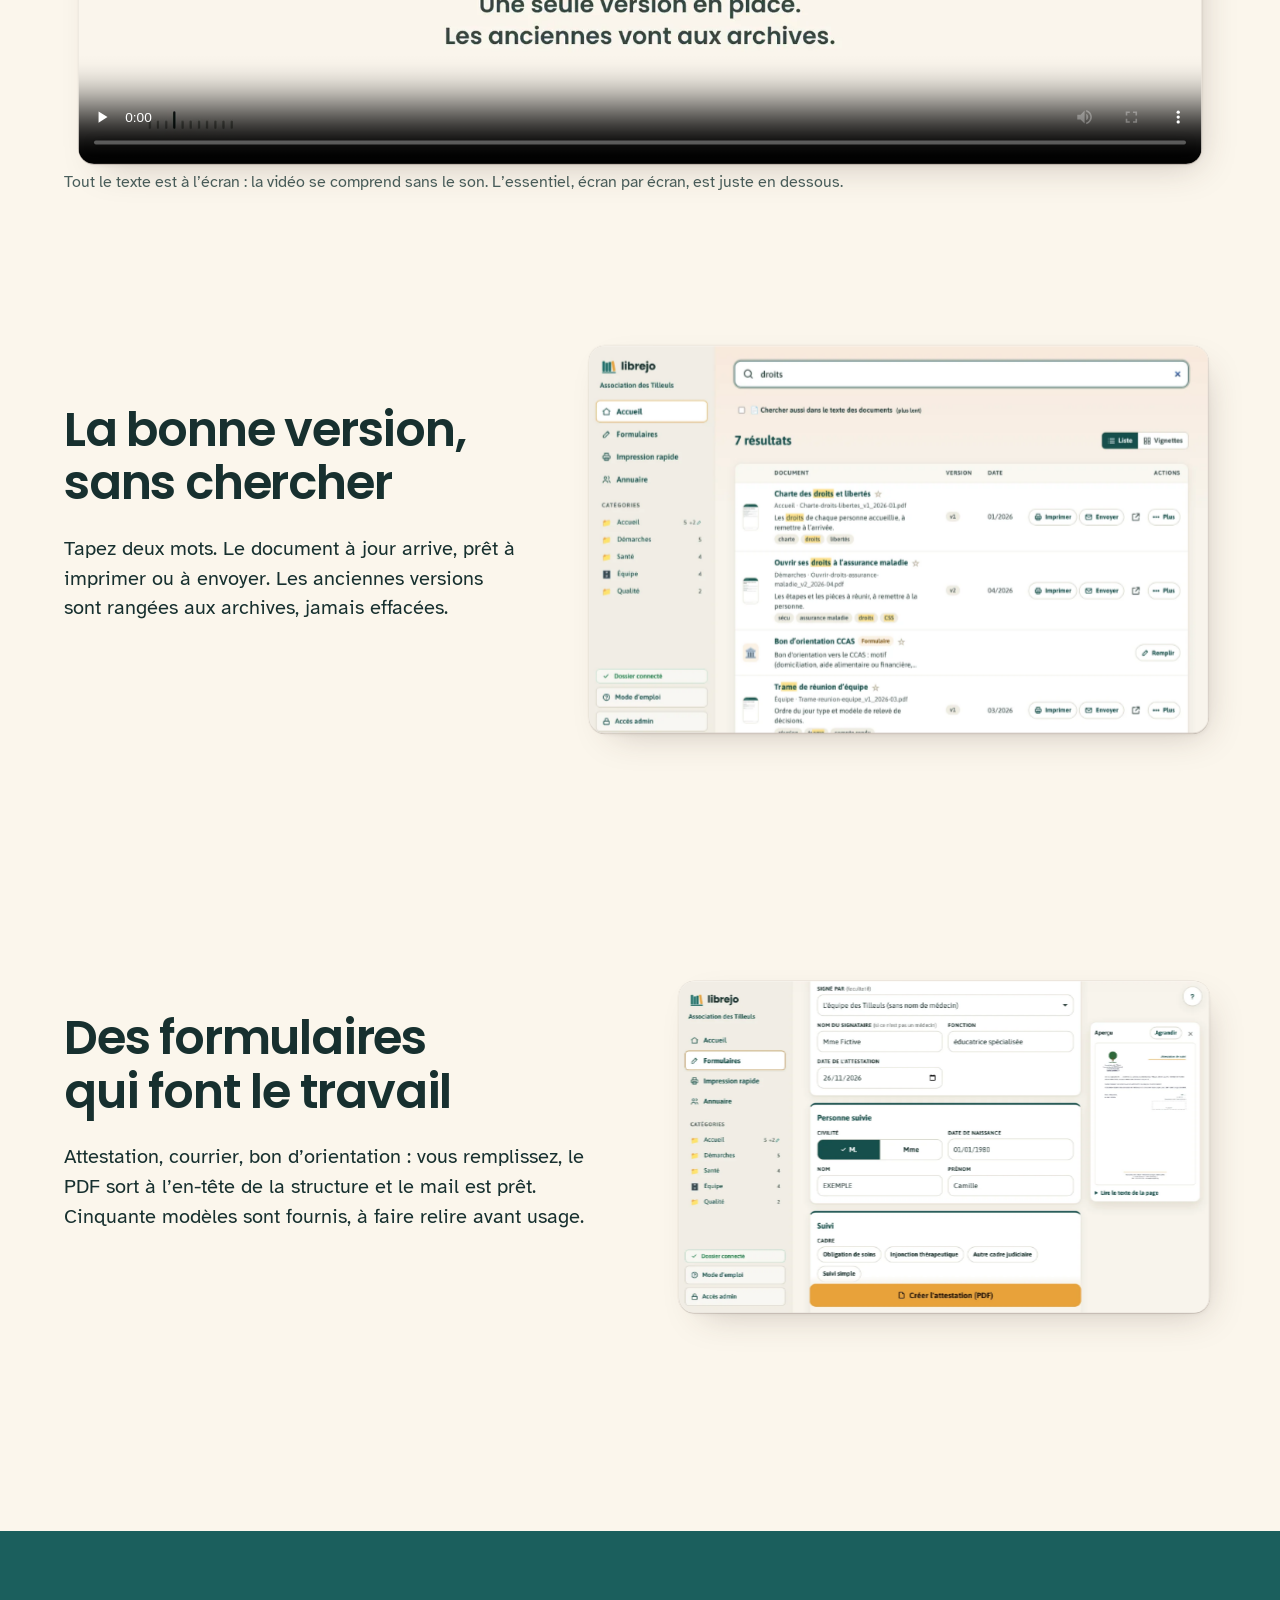
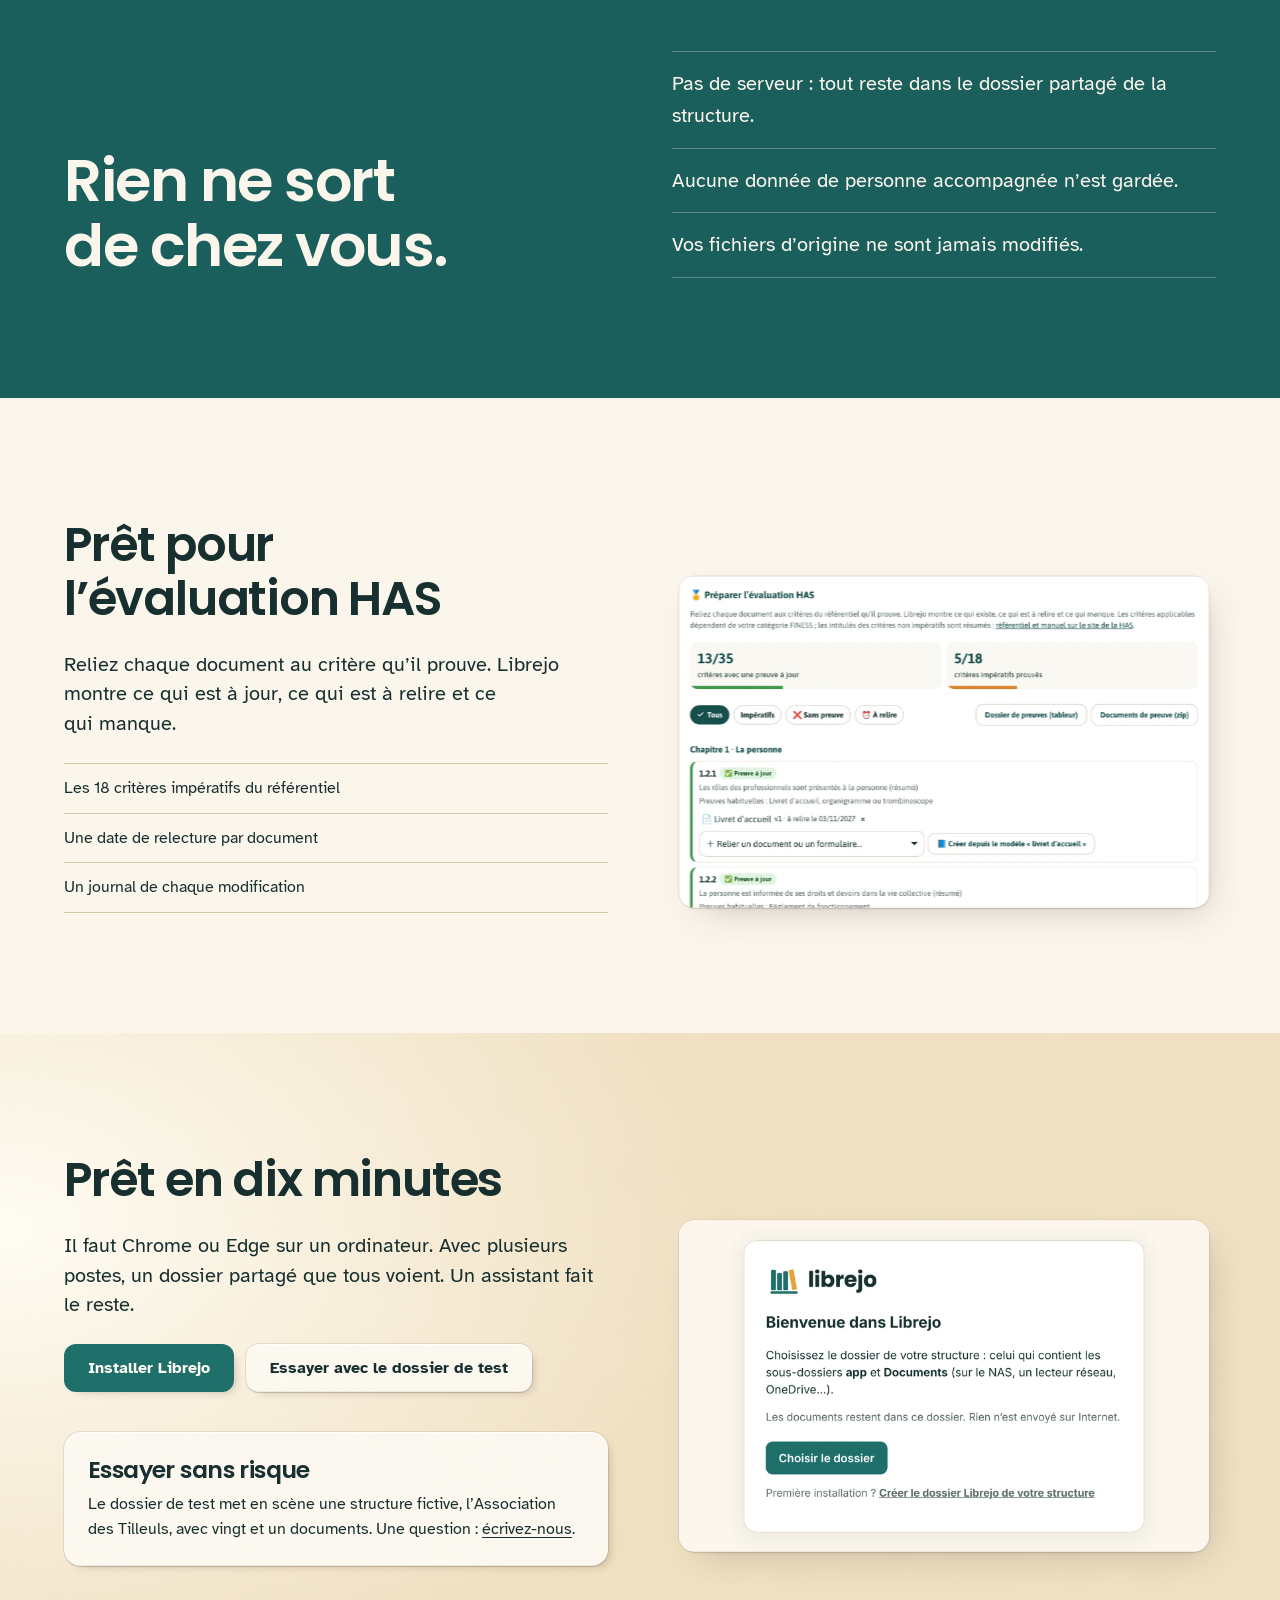
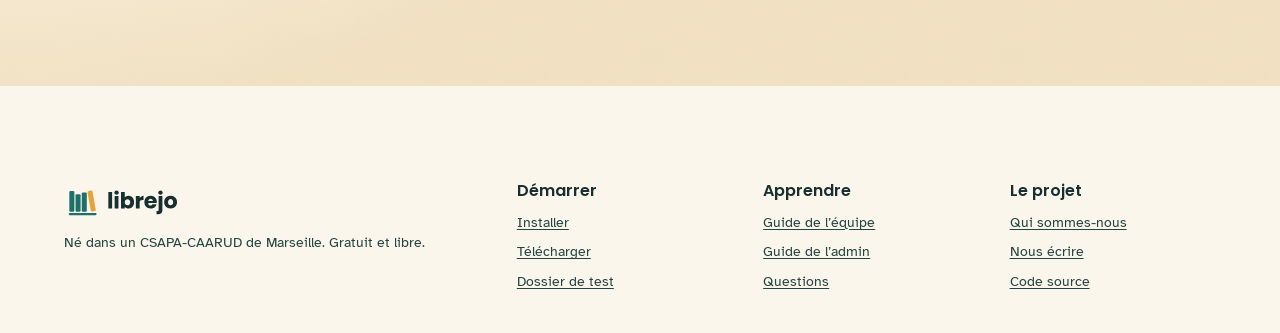
==== commit ecaf0385: "Site v7 fusionné : dossier de test enrichi, version téléphone, page Le projet Reprend la version 7 d" ====
--- a/index.html
+++ b/index.html
@@ -3,8 +3,6 @@
 <head>
 <meta charset="utf-8">
 <meta name="viewport" content="width=device-width, initial-scale=1">
-<script>/* L'application est dans appli/. Un poste qui l'avait installée quand elle était à la racine ouvre encore cette page dans sa fenêtre d'application : on l'envoie vers appli/. */
-try{if((window.matchMedia&&matchMedia("(display-mode: standalone)").matches)||navigator.standalone)location.replace("appli/")}catch(e){}</script>
 <title>Librejo, les documents de votre structure, à jour</title>
 <meta name="description" content="Librejo range les documents et les formulaires d’une structure sociale ou médico-sociale. Sans serveur, gratuit et libre.">
 <link rel="icon" href="images/favicon.svg" type="image/svg+xml">
@@ -17,12 +15,12 @@
   <div class="container">
     <a class="mark" href="index.html"><img src="images/logo.svg" alt="Librejo, accueil" width="118" height="38"></a>
     <nav aria-label="Pages du site">
-      <a href="installer.html">Installer</a>
       <a href="guides.html">Guides</a>
       <a href="faq.html">Questions</a>
       <a href="telecharger.html">Télécharger</a>
+      <a href="projet.html">Le projet</a>
     </nav>
-    <a class="btn btn--card" href="appli/?demo">Essayer la démo</a>
+    <a class="btn btn--go" href="installer.html">Installer</a>
   </div>
 </header>
 
@@ -32,20 +30,21 @@
     <div class="rise">
       <h1>Le bon document, <span class="marker">tout de suite.</span></h1>
       <p class="lead">Librejo range les documents de votre équipe, pour que chacun s’y retrouve.</p>
+      <p class="phone"><a class="btn btn--go" data-sendlink href="mailto:?subject=Librejo&amp;body=https%3A%2F%2Flibrejoapp.github.io%2F">M’envoyer le lien</a><small>Librejo s’utilise sur un ordinateur. Envoyez-vous le lien pour l’ouvrir au bureau.</small></p>
       <div class="actions">
-        <a class="btn btn--go" href="appli/?demo">Essayer la démo</a>
-        <a class="btn btn--card" href="installer.html">Installer Librejo</a>
+        <a class="btn btn--go desk-only" href="installer.html">Installer Librejo</a>
+        <a class="btn btn--card" href="#essentiel">Voir comment ça marche</a>
       </div>
-      <small>Gratuit et libre. Né dans un CSAPA-CAARUD de Marseille. <a href="#film">Voir la vidéo</a></small>
+      <small>Gratuit et libre. Né dans un CSAPA-CAARUD de Marseille.</small>
     </div>
-    <div class="shot shot--tilt rise" data-slot="accueil" data-kind="product">
+    <div class="shot shot--app shot--tilt rise" data-slot="accueil" data-kind="product">
       <img src="images/accueil.webp" width="1600" height="1000" alt="L’accueil de Librejo : la recherche, les documents les plus utilisés et les formulaires à remplir">
       <span class="stamp" data-keep aria-hidden="true">à jour</span>
     </div>
   </div>
 </section>
 
-<section class="film reveal" id="film">
+<section class="film reveal" id="essentiel">
   <div class="container">
     <h2>Librejo en une minute et quart</h2>
     <figure class="shot" data-slot="film" data-kind="product" style="margin:0">
@@ -54,7 +53,7 @@
         <a href="videos/librejo-presentation.mp4">Télécharger la vidéo de présentation (MP4)</a>
       </video>
     </figure>
-    <p class="muted">Tout le texte est à l’écran : la vidéo se comprend sans le son. Le détail, écran par écran, est juste en dessous.</p>
+    <p class="muted">Tout le texte est à l’écran : la vidéo se comprend sans le son. L’essentiel, écran par écran, est juste en dessous.</p>
   </div>
 </section>
 
@@ -64,10 +63,10 @@
       <h2>La bonne version, sans chercher</h2>
       <p class="lead">Tapez deux mots. Le document à jour arrive, prêt à imprimer ou à envoyer. Les anciennes versions sont rangées aux archives, jamais effacées.</p>
     </div>
-    <div class="shot loop" data-slot="recherche" data-kind="product">
+    <div class="shot shot--app loop" data-slot="recherche" data-kind="product">
       <img src="images/rech-0.webp" width="1600" height="1000" alt="" loading="lazy">
       <img src="images/rech-1.webp" width="1600" height="1000" alt="" loading="lazy">
-      <img src="images/rech-2.webp" width="1600" height="1000" alt="Une recherche du mot « livret » trouve le livret d’accueil, avec les boutons Imprimer et Envoyer" loading="lazy">
+      <img src="images/rech-2.webp" width="1600" height="1000" alt="Une recherche du mot « droits » trouve sept documents, avec les boutons Imprimer et Envoyer" loading="lazy">
     </div>
   </div>
 </section>
@@ -78,7 +77,7 @@
       <h2>Des formulaires qui font le travail</h2>
       <p class="lead">Attestation, courrier, bon d’orientation : vous remplissez, le PDF sort à l’en-tête de la structure et le mail est prêt. Cinquante modèles sont fournis, à faire relire avant usage.</p>
     </div>
-    <div class="shot loop" data-slot="formulaire" data-kind="product">
+    <div class="shot shot--app loop" data-slot="formulaire" data-kind="product">
       <img src="images/form-0.webp" width="1600" height="1000" alt="" loading="lazy">
       <img src="images/form-1.webp" width="1600" height="1000" alt="" loading="lazy">
       <img src="images/form-2.webp" width="1600" height="1000" alt="Une attestation de suivi se remplit, son aperçu se dessine à côté" loading="lazy">
@@ -119,13 +118,14 @@
     <div>
       <h2>Prêt en dix minutes</h2>
       <p class="lead">Il faut Chrome ou Edge sur un ordinateur. Avec plusieurs postes, un dossier partagé que tous voient. Un assistant fait le reste.</p>
+      <p class="phone"><a class="btn btn--go" data-sendlink href="mailto:?subject=Librejo&amp;body=https%3A%2F%2Flibrejoapp.github.io%2F">M’envoyer le lien</a><small>Librejo s’utilise sur un ordinateur. Envoyez-vous le lien pour l’ouvrir au bureau.</small></p>
       <div class="actions">
-        <a class="btn btn--go" href="installer.html">Installer Librejo</a>
-        <a class="btn btn--card" href="appli/?demo">Essayer la démo</a>
+        <a class="btn btn--go desk-only" href="installer.html">Installer Librejo</a>
+        <a class="btn btn--card" href="telecharger.html#test">Essayer avec le dossier de test</a>
       </div>
       <div class="note">
         <h3>Essayer sans risque</h3>
-        <p>La démo et le dossier de test utilisent une structure fictive, l’Association des Tilleuls.</p>
+        <p>Le dossier de test met en scène une structure fictive, l’Association des Tilleuls, avec vingt et un documents. Une question : <a href="mailto:librejo@proton.me">écrivez-nous</a>.</p>
       </div>
     </div>
     <div class="shot" data-slot="demarrage" data-kind="product">
@@ -143,7 +143,7 @@
     </div>
     <div>
       <h2>Démarrer</h2>
-      <ul><li><a href="installer.html">Installer</a></li><li><a href="telecharger.html">Télécharger</a></li><li><a href="appli/?demo">Essayer la démo</a></li></ul>
+      <ul><li><a href="installer.html">Installer</a></li><li><a href="telecharger.html">Télécharger</a></li><li><a href="telecharger.html#test">Dossier de test</a></li></ul>
     </div>
     <div>
       <h2>Apprendre</h2>
@@ -151,19 +151,24 @@
     </div>
     <div>
       <h2>Le projet</h2>
-      <ul><li><a href="https://github.com/librejoapp/librejo">Code source</a></li></ul>
+      <ul><li><a href="projet.html">Qui sommes-nous</a></li><li><a href="mailto:librejo@proton.me">Nous écrire</a></li><li><a href="https://github.com/librejoapp/librejo">Code source</a></li></ul>
     </div>
   </div>
 </footer>
 
 <script>
-// Les boucles ne tournent que lorsqu'elles sont à l'écran
 if ('IntersectionObserver' in window) {
   const io = new IntersectionObserver((es) => es.forEach((e) => e.target.classList.toggle('play', e.isIntersecting)), { threshold: 0.4 });
   document.querySelectorAll('.loop').forEach((l) => io.observe(l));
   const rv = new IntersectionObserver((es) => es.forEach((e) => { if (e.isIntersecting) { e.target.classList.add('in'); rv.unobserve(e.target); } }), { threshold: 0.18 });
   document.querySelectorAll('.reveal').forEach((s) => rv.observe(s));
 }
+// Sur téléphone : s'envoyer le lien du site (partage du téléphone, sinon mail)
+document.querySelectorAll('[data-sendlink]').forEach((a) => {
+  const url = location.origin + location.pathname.replace(/[^/]*$/, '');
+  a.href = 'mailto:?subject=' + encodeURIComponent('Librejo, à ouvrir sur un ordinateur') + '&body=' + encodeURIComponent(url);
+  a.addEventListener('click', (e) => { if (navigator.share) { e.preventDefault(); navigator.share({ title: 'Librejo', url }).catch(() => {}); } });
+});
 const ready = (s) => s.classList.add('ready');
 document.querySelectorAll('.shot').forEach((s) => { const im = s.querySelector('img:last-of-type'); if (!im || im.complete) return ready(s); im.addEventListener('load', () => ready(s), { once: true }); im.addEventListener('error', () => ready(s), { once: true }); setTimeout(() => ready(s), 5000); });
 
--- a/site.css
+++ b/site.css
@@ -2,7 +2,7 @@
  * hero: Settled · nav: slab · footer: index columns · imagery: screenshots 9 (captured from the product) · signature: the search finding the right document, played in real captures
  * axes: light/grotesk-sans/warm · posture: restrained · contrast: pass · fold: pass · v2.0.0 */
 /* Hallmark · pre-emit critique: P4 H4 E4 S4 R4 V4 · weakest: V, the test folder is thin so captures show few documents; kept real rather than staged */
-/* waive: theme chroma raised and coral used on the primary action, at the user's request ("Coral, un peu moins terne") */
+/* Palette alignée sur le logo et l'application (bleu canard, ambre, crème), choix du 26/11/2026 */
 /* waive: Poppins and Atkinson Hyperlegible replace General Sans (Librejo's own faces), sections rise on scroll and the nav is light: the user asked for a warmer page with discreet animations */
 /* waive: capture loops repeat (theme asks for once): the user asked for animations; they pause off screen and stop under reduced motion */
 @import url("./fonts.css");
@@ -206,3 +206,28 @@
 .guide .shot { position: sticky; top: calc(68px + var(--space-xl)); }
 @media (max-width: 60rem) { .guide .shot { position: relative; top: auto; } }
 @media (prefers-reduced-motion: no-preference) { .acc details[open] p { animation: rise var(--dur-long) var(--ease-out); } }
+
+/* Téléphone : Librejo ne s'y installe pas, on propose de s'envoyer le lien */
+.phone { display: none; }
+@media (max-width: 40rem) {
+  .desk-only { display: none; }
+  .phone { display: grid; gap: var(--space-sm); justify-items: start; margin-block: var(--space-md) 0; }
+  .phone small { color: var(--color-muted); font-size: var(--text-sm); }
+  .phone + .actions { margin-top: var(--space-md); }
+  .shot--app[data-slot="recherche"] > img { object-position: 90% top; }
+  /* captures de l'appli entière : on cadre sur le contenu, sans la colonne de menu */
+  .shot--app { aspect-ratio: 6 / 5; }
+  .shot--app > img { object-position: right top; }
+}
+.slab .btn--go { padding-inline: var(--space-md); }
+.slab .btn--go[aria-current="page"] { box-shadow: var(--cast-stock), 0 0 0 2px var(--color-cotton), 0 0 0 4px var(--color-accent-2); }
+.dl h2 { font-size: clamp(1.5rem, 1vw + 1.1rem, 2rem); }
+.askgrid { display: grid; grid-template-columns: minmax(0, 1.9fr) minmax(0, 1fr); gap: var(--gap-columns); align-items: start; }
+.askgrid .faq { max-width: none; }
+.ask { margin-top: 0; display: grid; gap: var(--space-sm); justify-items: start; position: sticky; top: calc(68px + var(--space-xl)); }
+.ask h2 { font-size: var(--text-title); line-height: 1.2; }
+.ask .btn { overflow-wrap: anywhere; }
+@media (max-width: 60rem) { .askgrid { grid-template-columns: minmax(0, 1fr); } .ask { position: static; } }
+.legal { display: grid; gap: var(--space-lg); }
+.legal > * { max-width: 60rem; }
+.note a { color: inherit; }
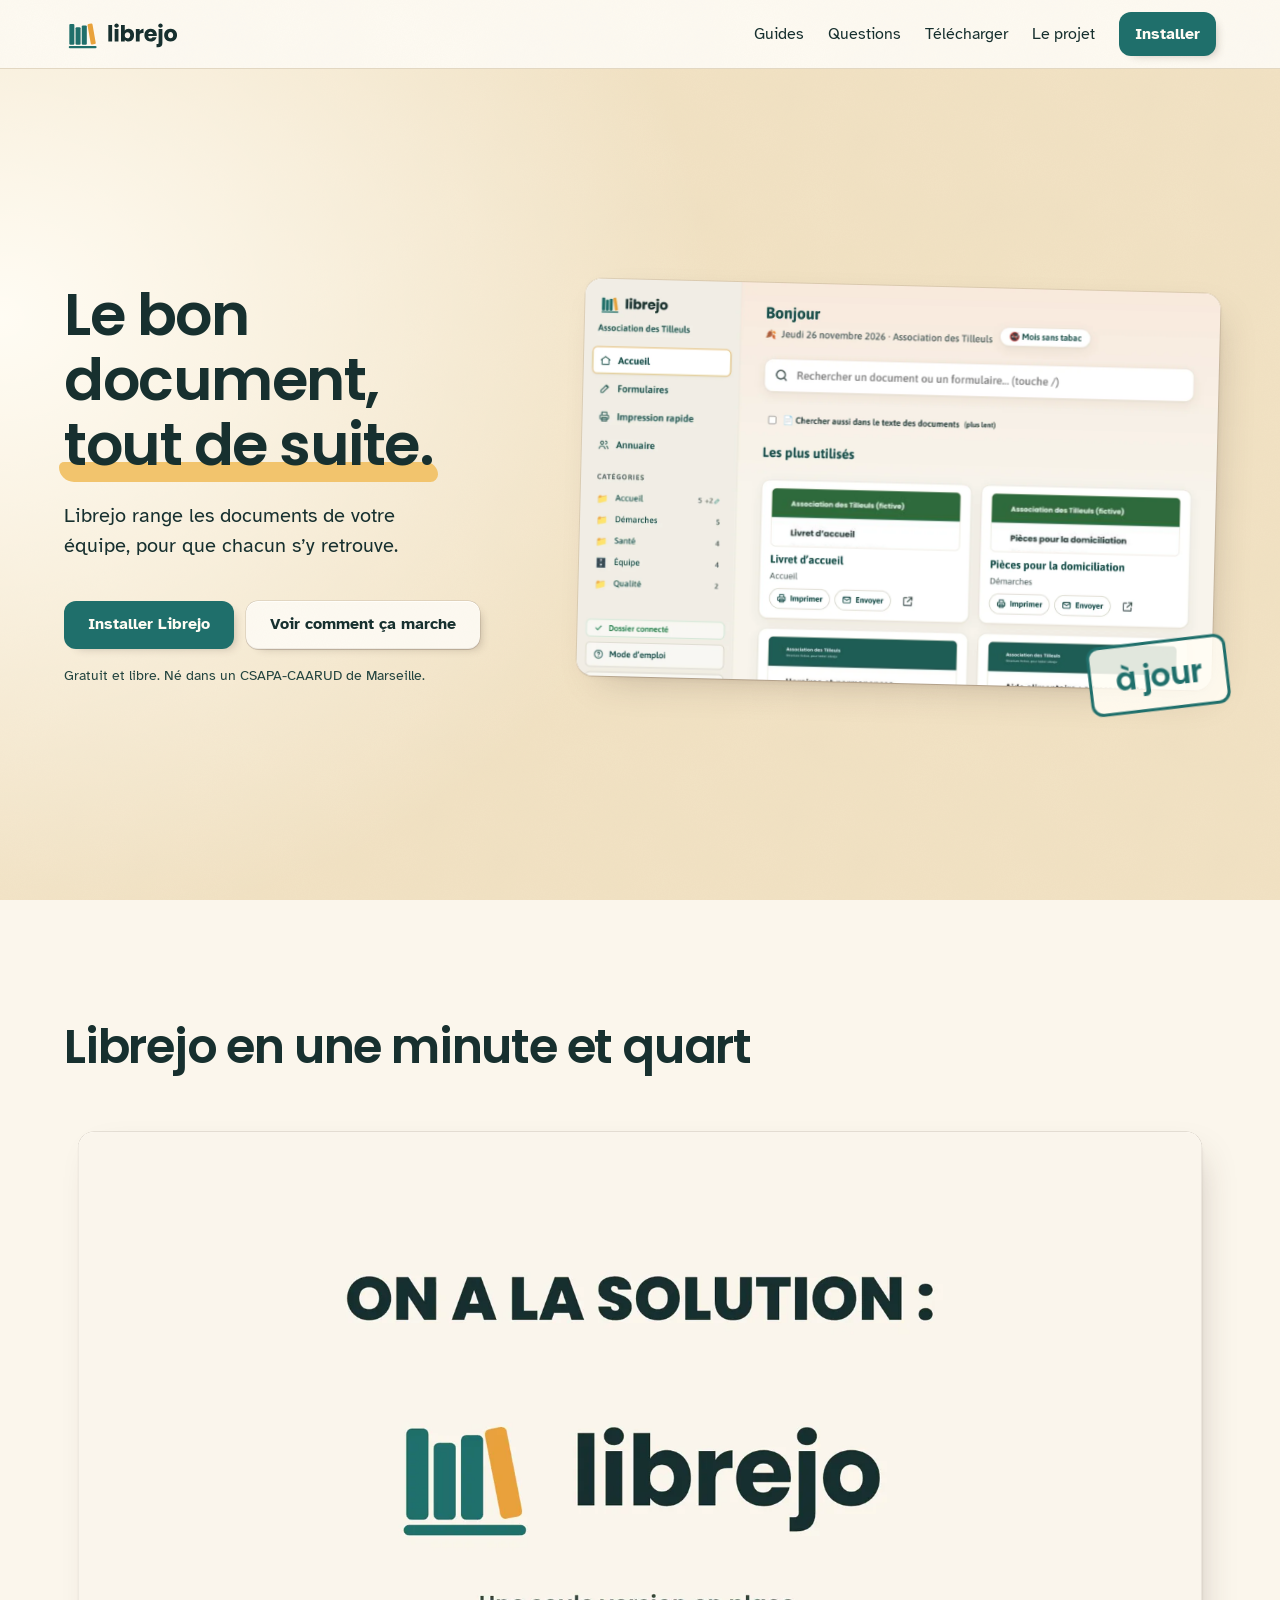
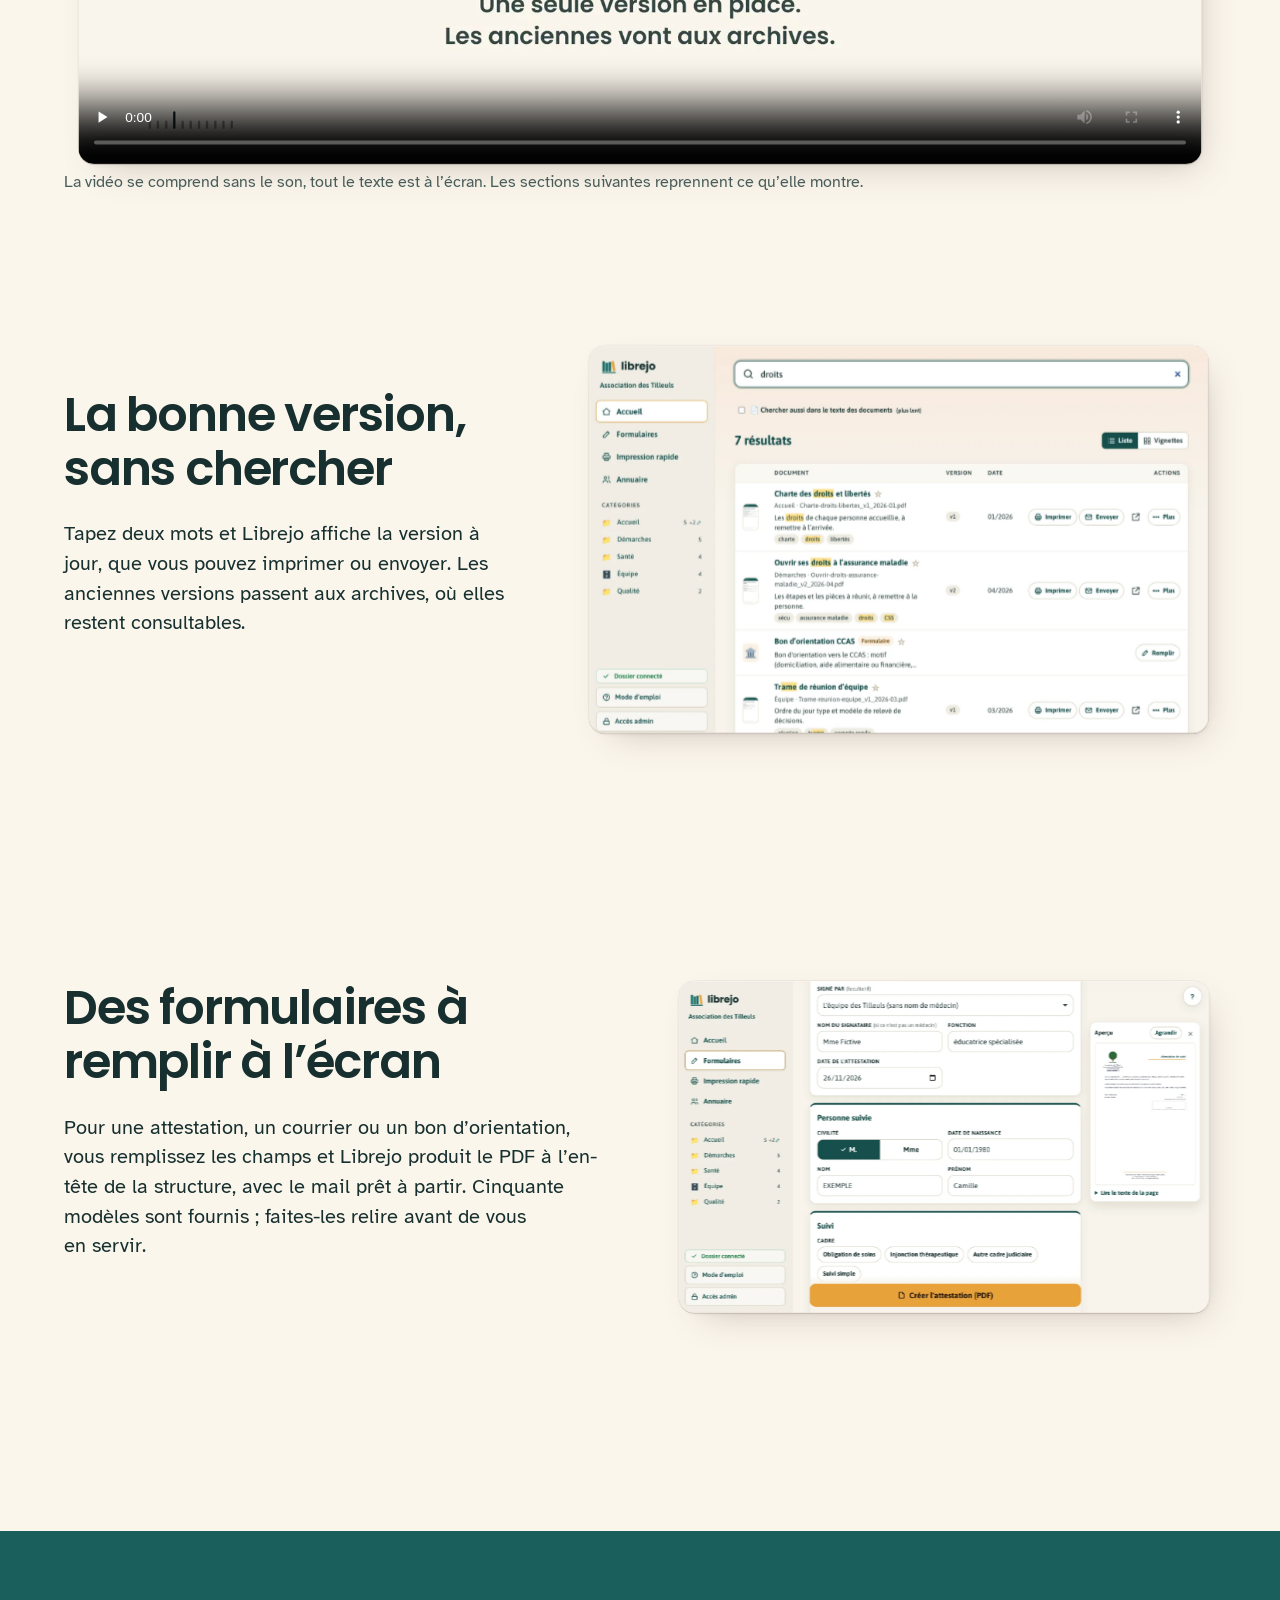
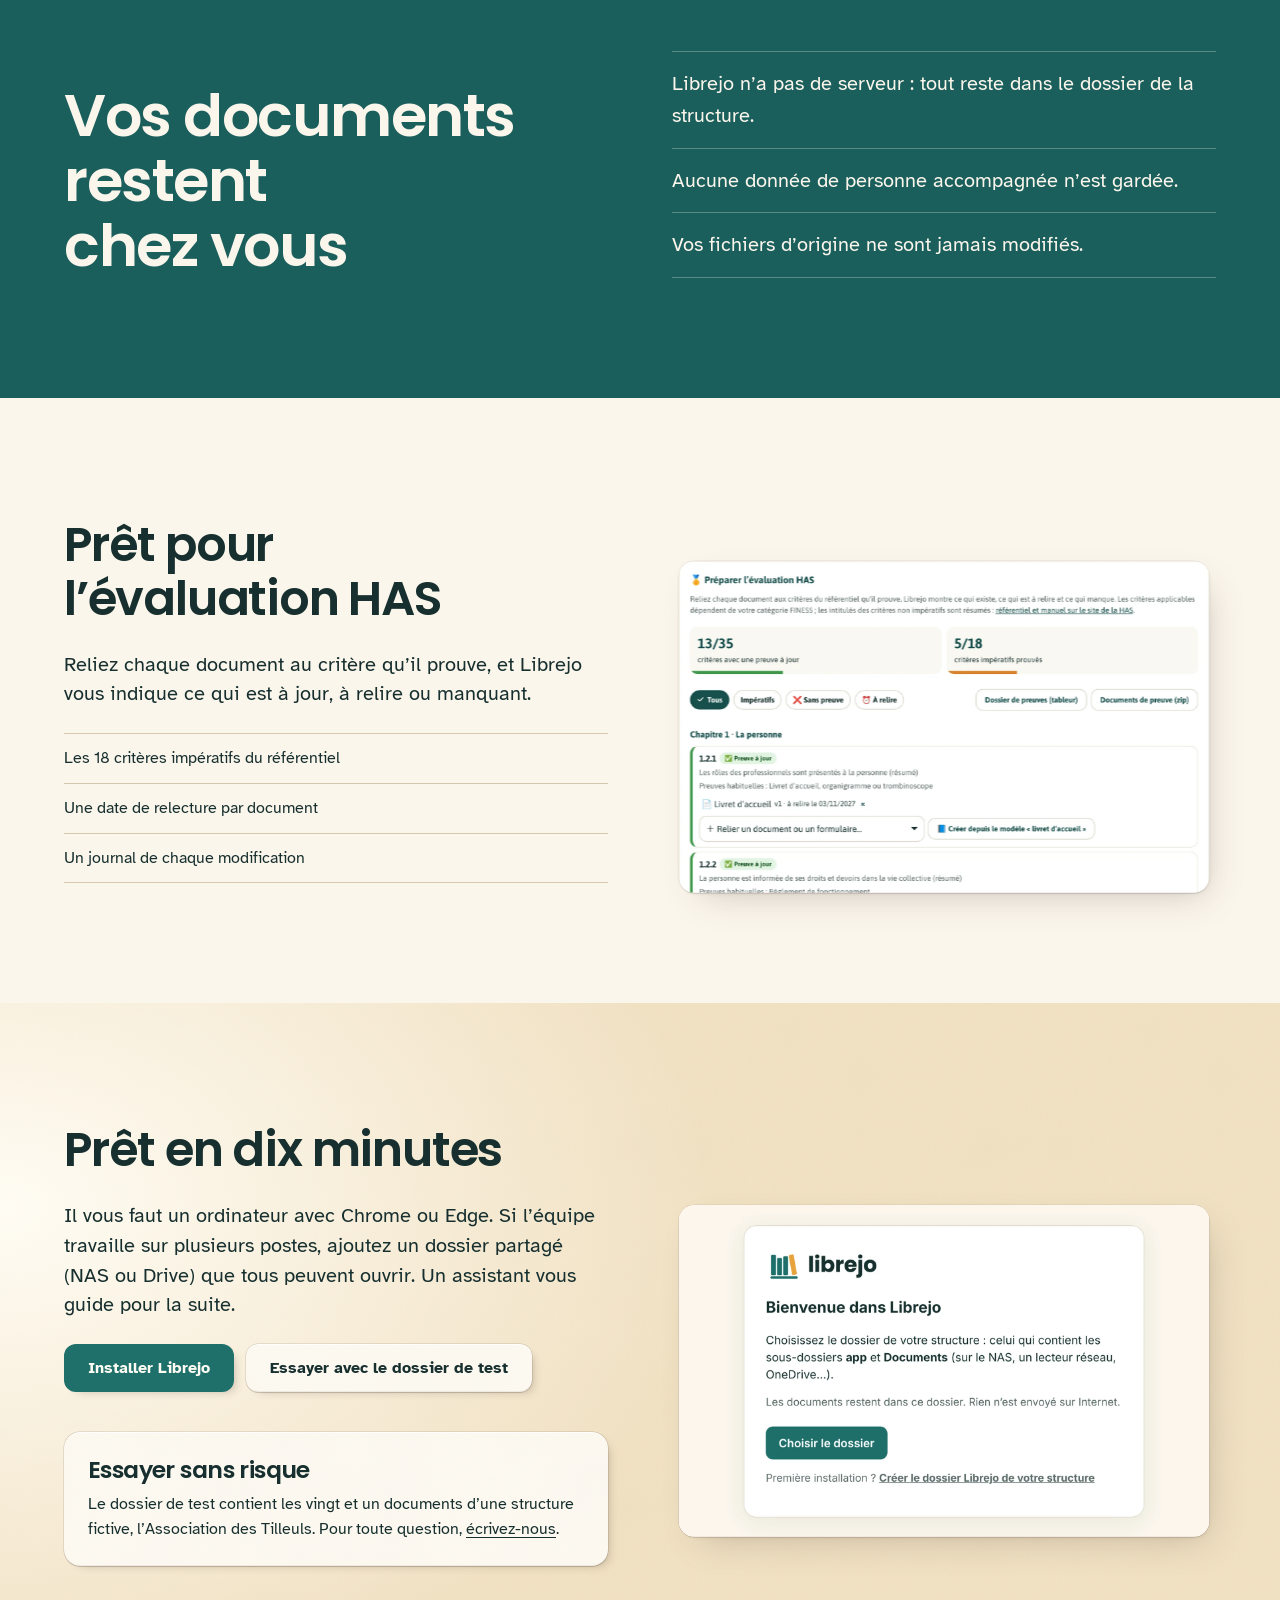
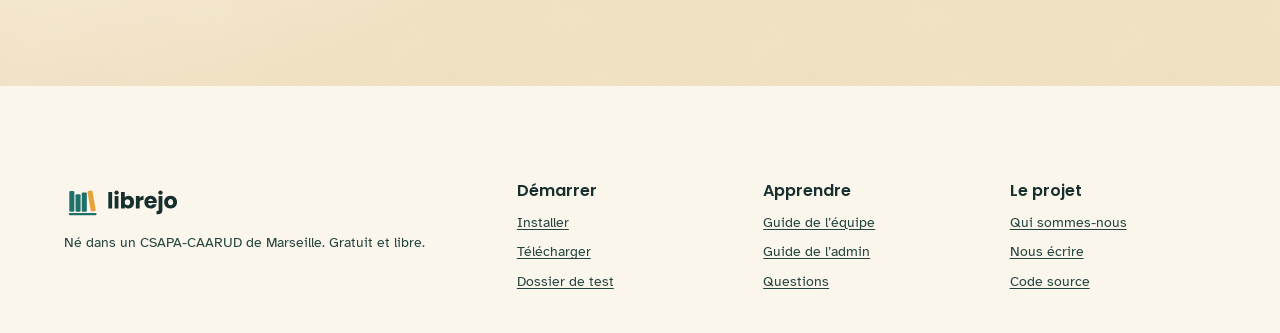
==== commit b65ebe79: "Textes du site, des guides et de l'appli : tournures plus directes - formulations reprises (contrast" ====
--- a/index.html
+++ b/index.html
@@ -53,7 +53,7 @@
         <a href="videos/librejo-presentation.mp4">Télécharger la vidéo de présentation (MP4)</a>
       </video>
     </figure>
-    <p class="muted">Tout le texte est à l’écran : la vidéo se comprend sans le son. L’essentiel, écran par écran, est juste en dessous.</p>
+    <p class="muted">La vidéo se comprend sans le son, tout le texte est à l’écran. Les sections suivantes reprennent ce qu’elle montre.</p>
   </div>
 </section>
 
@@ -61,7 +61,7 @@
   <div class="container">
     <div>
       <h2>La bonne version, sans chercher</h2>
-      <p class="lead">Tapez deux mots. Le document à jour arrive, prêt à imprimer ou à envoyer. Les anciennes versions sont rangées aux archives, jamais effacées.</p>
+      <p class="lead">Tapez deux mots et Librejo affiche la version à jour, que vous pouvez imprimer ou envoyer. Les anciennes versions passent aux archives, où elles restent consultables.</p>
     </div>
     <div class="shot shot--app loop" data-slot="recherche" data-kind="product">
       <img src="images/rech-0.webp" width="1600" height="1000" alt="" loading="lazy">
@@ -74,8 +74,8 @@
 <section class="row row--even reveal">
   <div class="container">
     <div>
-      <h2>Des formulaires qui font le travail</h2>
-      <p class="lead">Attestation, courrier, bon d’orientation : vous remplissez, le PDF sort à l’en-tête de la structure et le mail est prêt. Cinquante modèles sont fournis, à faire relire avant usage.</p>
+      <h2>Des formulaires à remplir à l’écran</h2>
+      <p class="lead">Pour une attestation, un courrier ou un bon d’orientation, vous remplissez les champs et Librejo produit le PDF à l’en-tête de la structure, avec le mail prêt à partir. Cinquante modèles sont fournis ; faites-les relire avant de vous en servir.</p>
     </div>
     <div class="shot shot--app loop" data-slot="formulaire" data-kind="product">
       <img src="images/form-0.webp" width="1600" height="1000" alt="" loading="lazy">
@@ -87,9 +87,9 @@
 
 <section class="board reveal">
   <div class="container">
-    <h2>Rien ne sort de chez vous.</h2>
+    <h2>Vos documents restent chez vous</h2>
     <ul class="facts">
-      <li>Pas de serveur : tout reste dans le dossier partagé de la structure.</li>
+      <li>Librejo n’a pas de serveur : tout reste dans le dossier de la structure.</li>
       <li>Aucune donnée de personne accompagnée n’est gardée.</li>
       <li>Vos fichiers d’origine ne sont jamais modifiés.</li>
     </ul>
@@ -100,7 +100,7 @@
   <div class="container">
     <div>
       <h2>Prêt pour l’évaluation HAS</h2>
-      <p class="lead">Reliez chaque document au critère qu’il prouve. Librejo montre ce qui est à jour, ce qui est à relire et ce qui manque.</p>
+      <p class="lead">Reliez chaque document au critère qu’il prouve, et Librejo vous indique ce qui est à jour, à relire ou manquant.</p>
       <ul class="facts">
         <li>Les 18 critères impératifs du référentiel</li>
         <li>Une date de relecture par document</li>
@@ -117,7 +117,7 @@
   <div class="container">
     <div>
       <h2>Prêt en dix minutes</h2>
-      <p class="lead">Il faut Chrome ou Edge sur un ordinateur. Avec plusieurs postes, un dossier partagé que tous voient. Un assistant fait le reste.</p>
+      <p class="lead">Il vous faut un ordinateur avec Chrome ou Edge. Si l’équipe travaille sur plusieurs postes, ajoutez un dossier partagé (NAS ou Drive) que tous peuvent ouvrir. Un assistant vous guide pour la suite.</p>
       <p class="phone"><a class="btn btn--go" data-sendlink href="mailto:?subject=Librejo&amp;body=https%3A%2F%2Flibrejoapp.github.io%2F">M’envoyer le lien</a><small>Librejo s’utilise sur un ordinateur. Envoyez-vous le lien pour l’ouvrir au bureau.</small></p>
       <div class="actions">
         <a class="btn btn--go desk-only" href="installer.html">Installer Librejo</a>
@@ -125,7 +125,7 @@
       </div>
       <div class="note">
         <h3>Essayer sans risque</h3>
-        <p>Le dossier de test met en scène une structure fictive, l’Association des Tilleuls, avec vingt et un documents. Une question : <a href="mailto:librejo@proton.me">écrivez-nous</a>.</p>
+        <p>Le dossier de test contient les vingt et un documents d’une structure fictive, l’Association des Tilleuls. Pour toute question, <a href="mailto:librejo@proton.me">écrivez-nous</a>.</p>
       </div>
     </div>
     <div class="shot" data-slot="demarrage" data-kind="product">
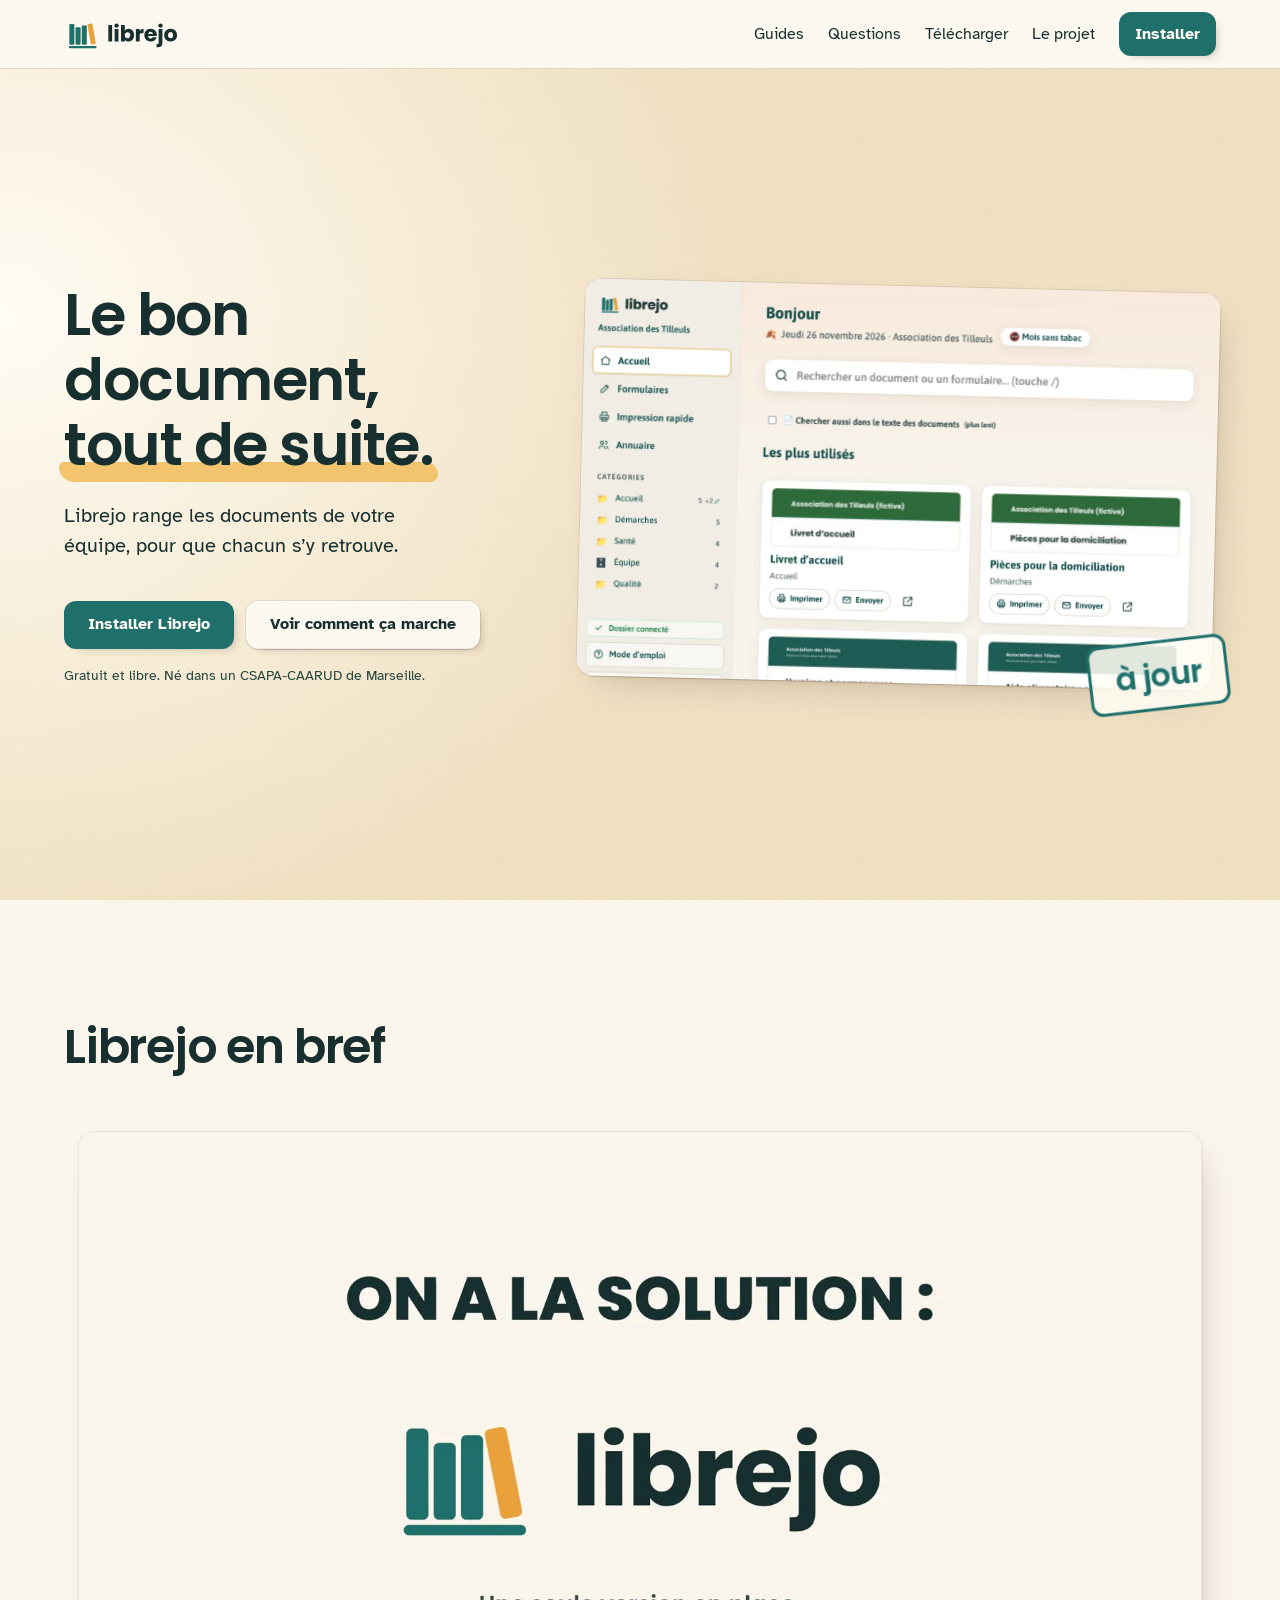
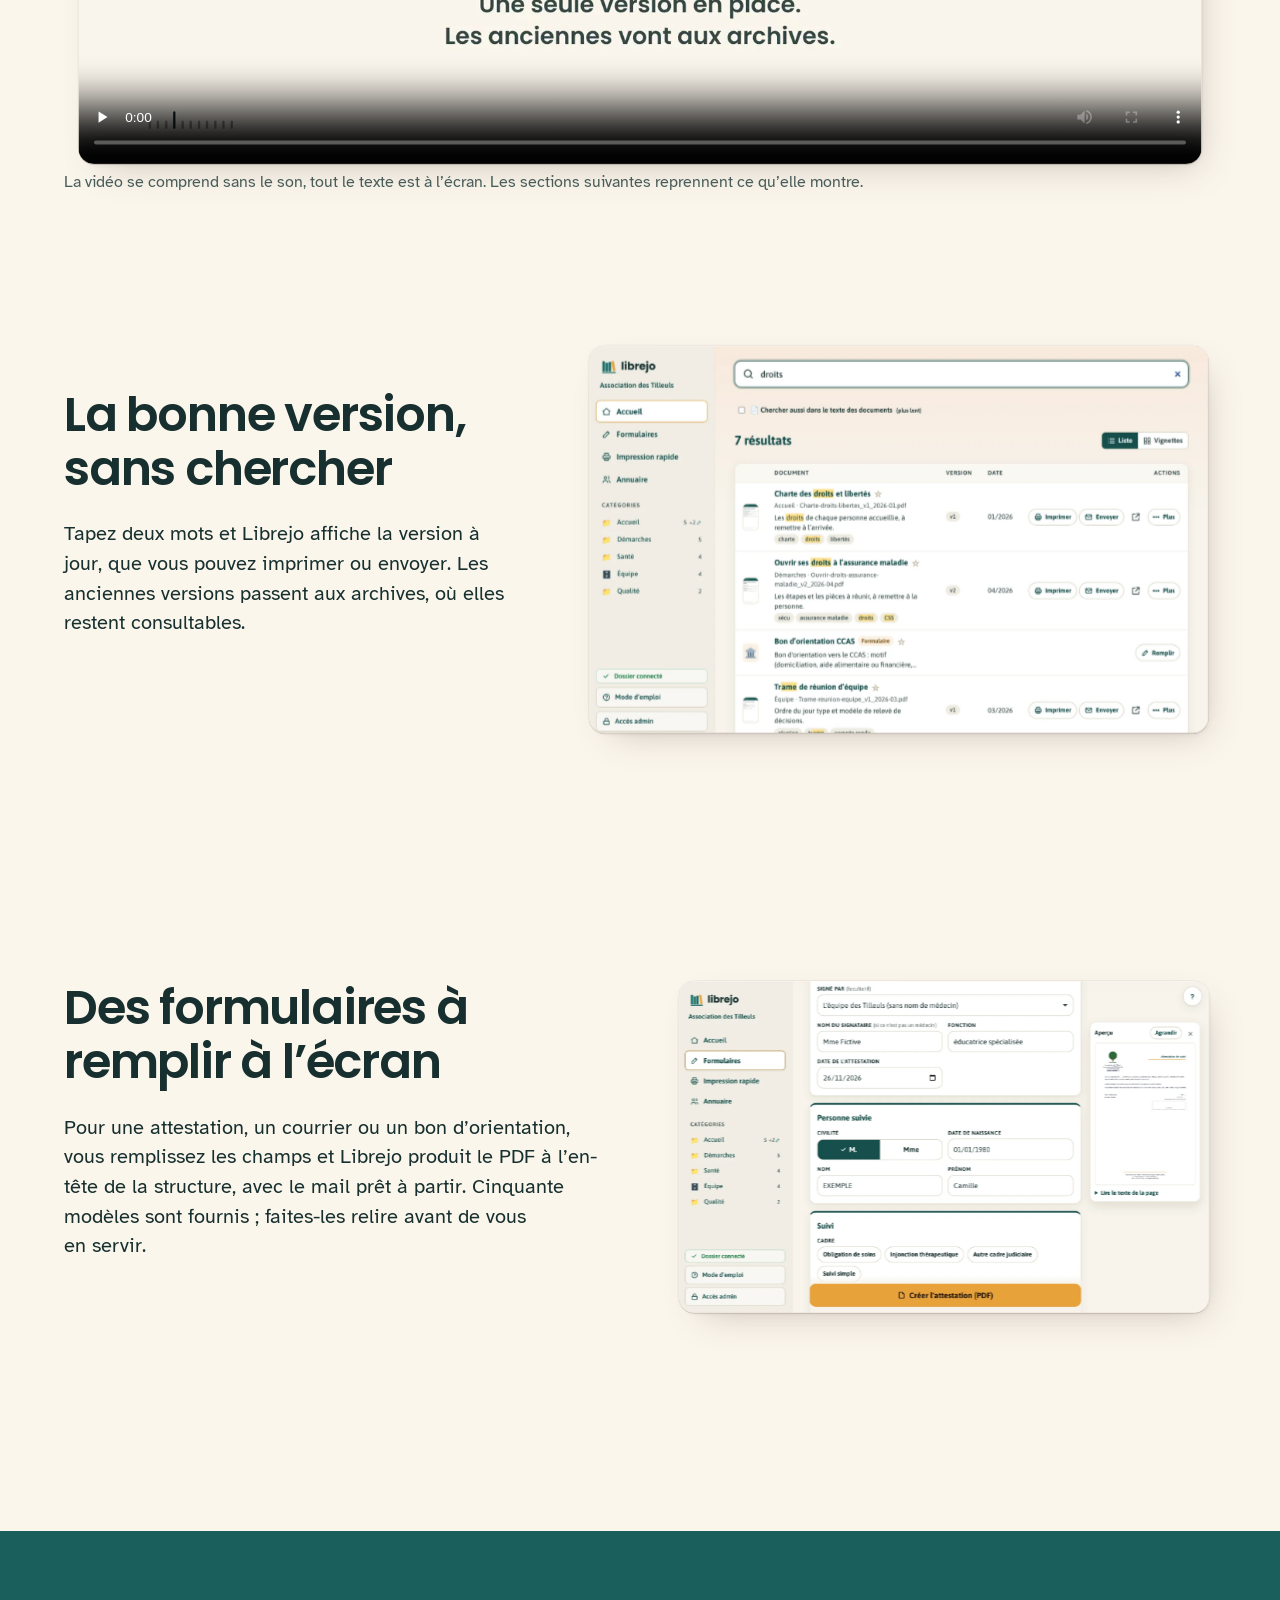
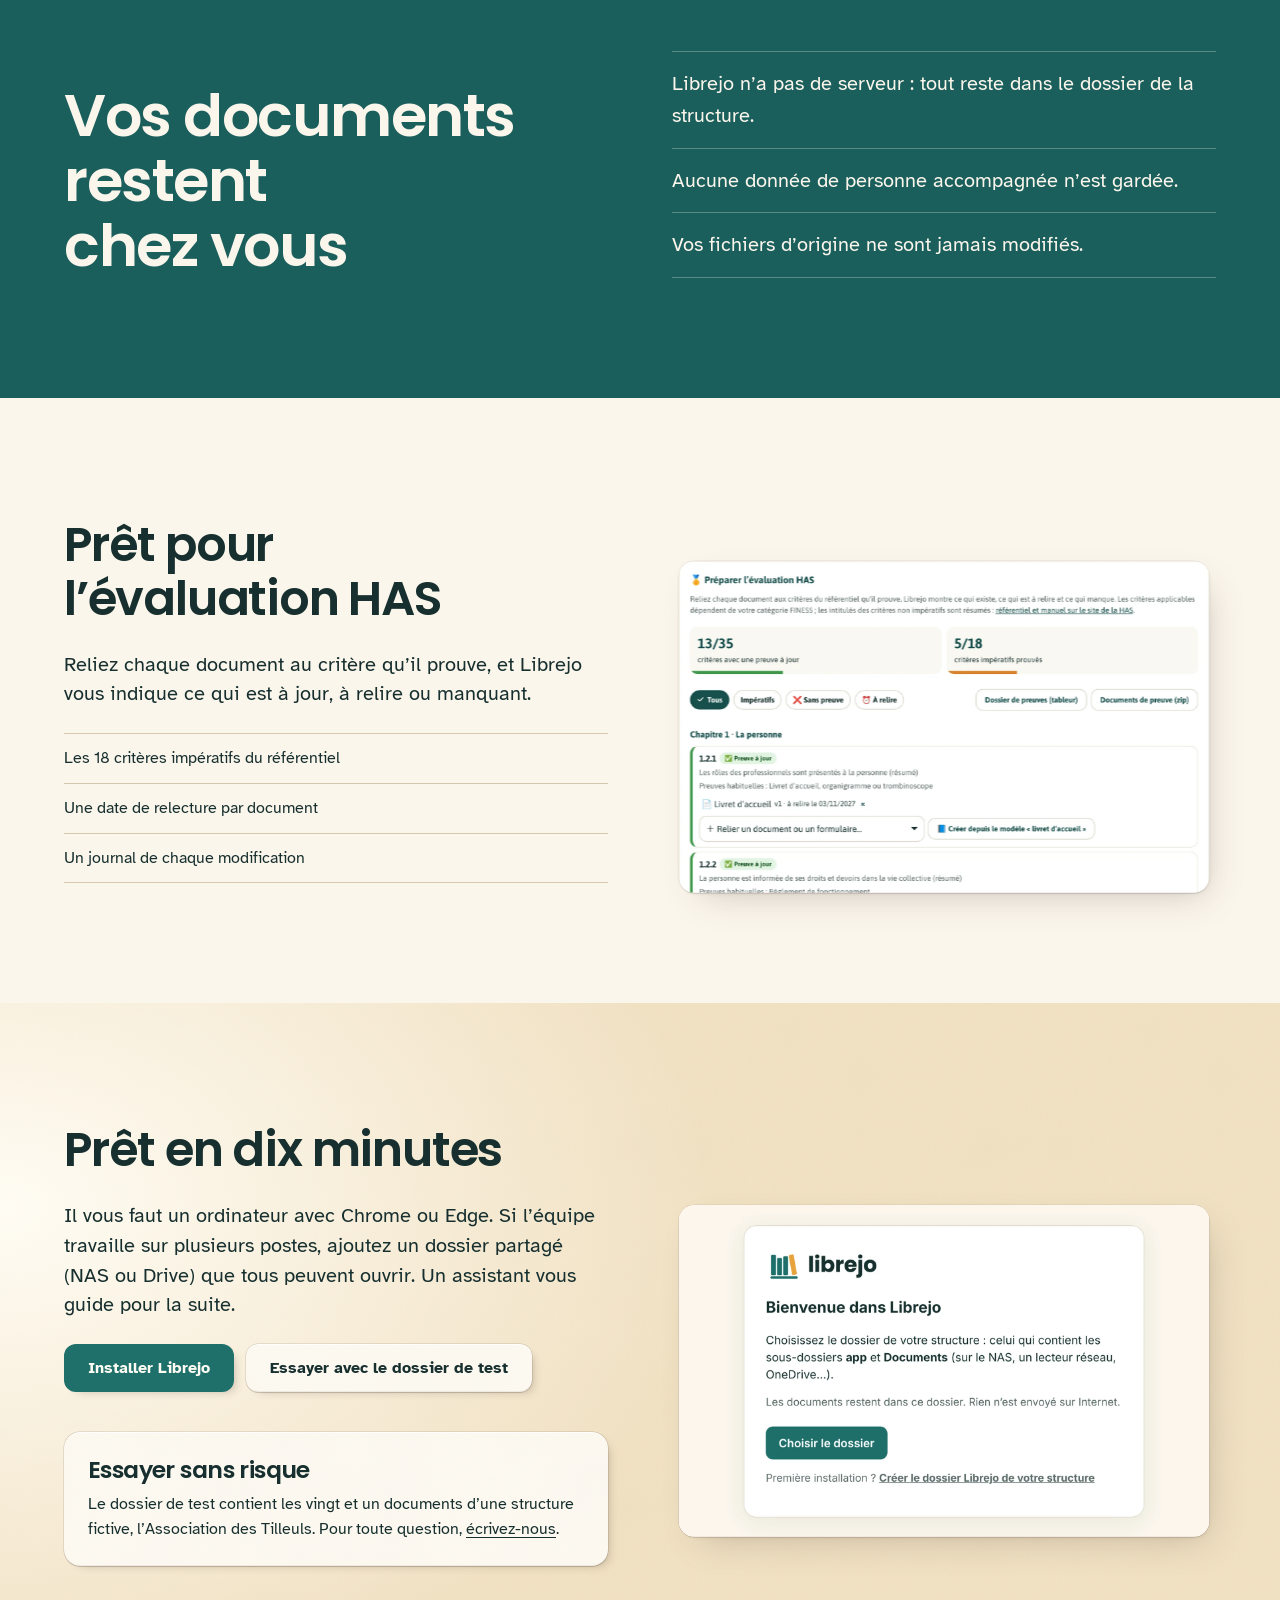
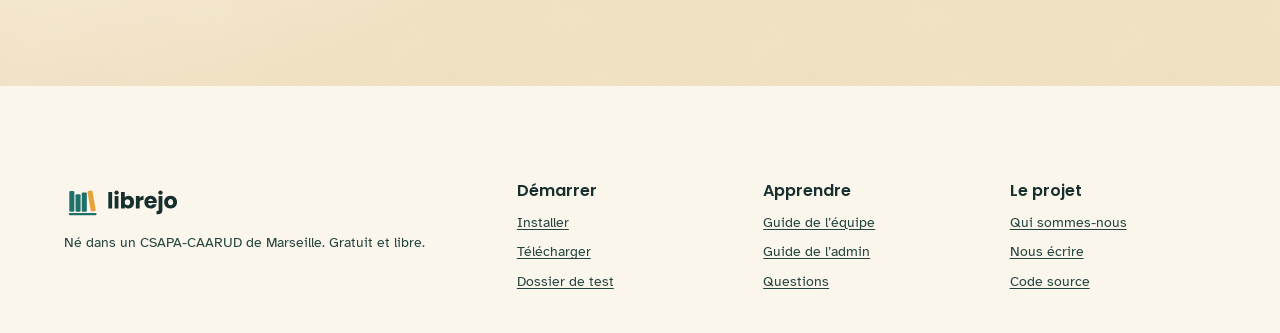
==== commit a3d624c6: "Accueil : titre de la vidéo « Librejo en bref » Co-Authored-By: Claude Opus 5.5 <noreply@anthropic.c" ====
--- a/index.html
+++ b/index.html
@@ -46,7 +46,7 @@
 
 <section class="film reveal" id="essentiel">
   <div class="container">
-    <h2>Librejo en une minute et quart</h2>
+    <h2>Librejo en bref</h2>
     <figure class="shot" data-slot="film" data-kind="product" style="margin:0">
       <video controls playsinline preload="none" poster="images/film-poster.webp" width="1920" height="1080" aria-label="Vidéo de présentation de Librejo (1 min 15, musique, sans voix off)">
         <source src="videos/librejo-presentation.mp4" type="video/mp4">
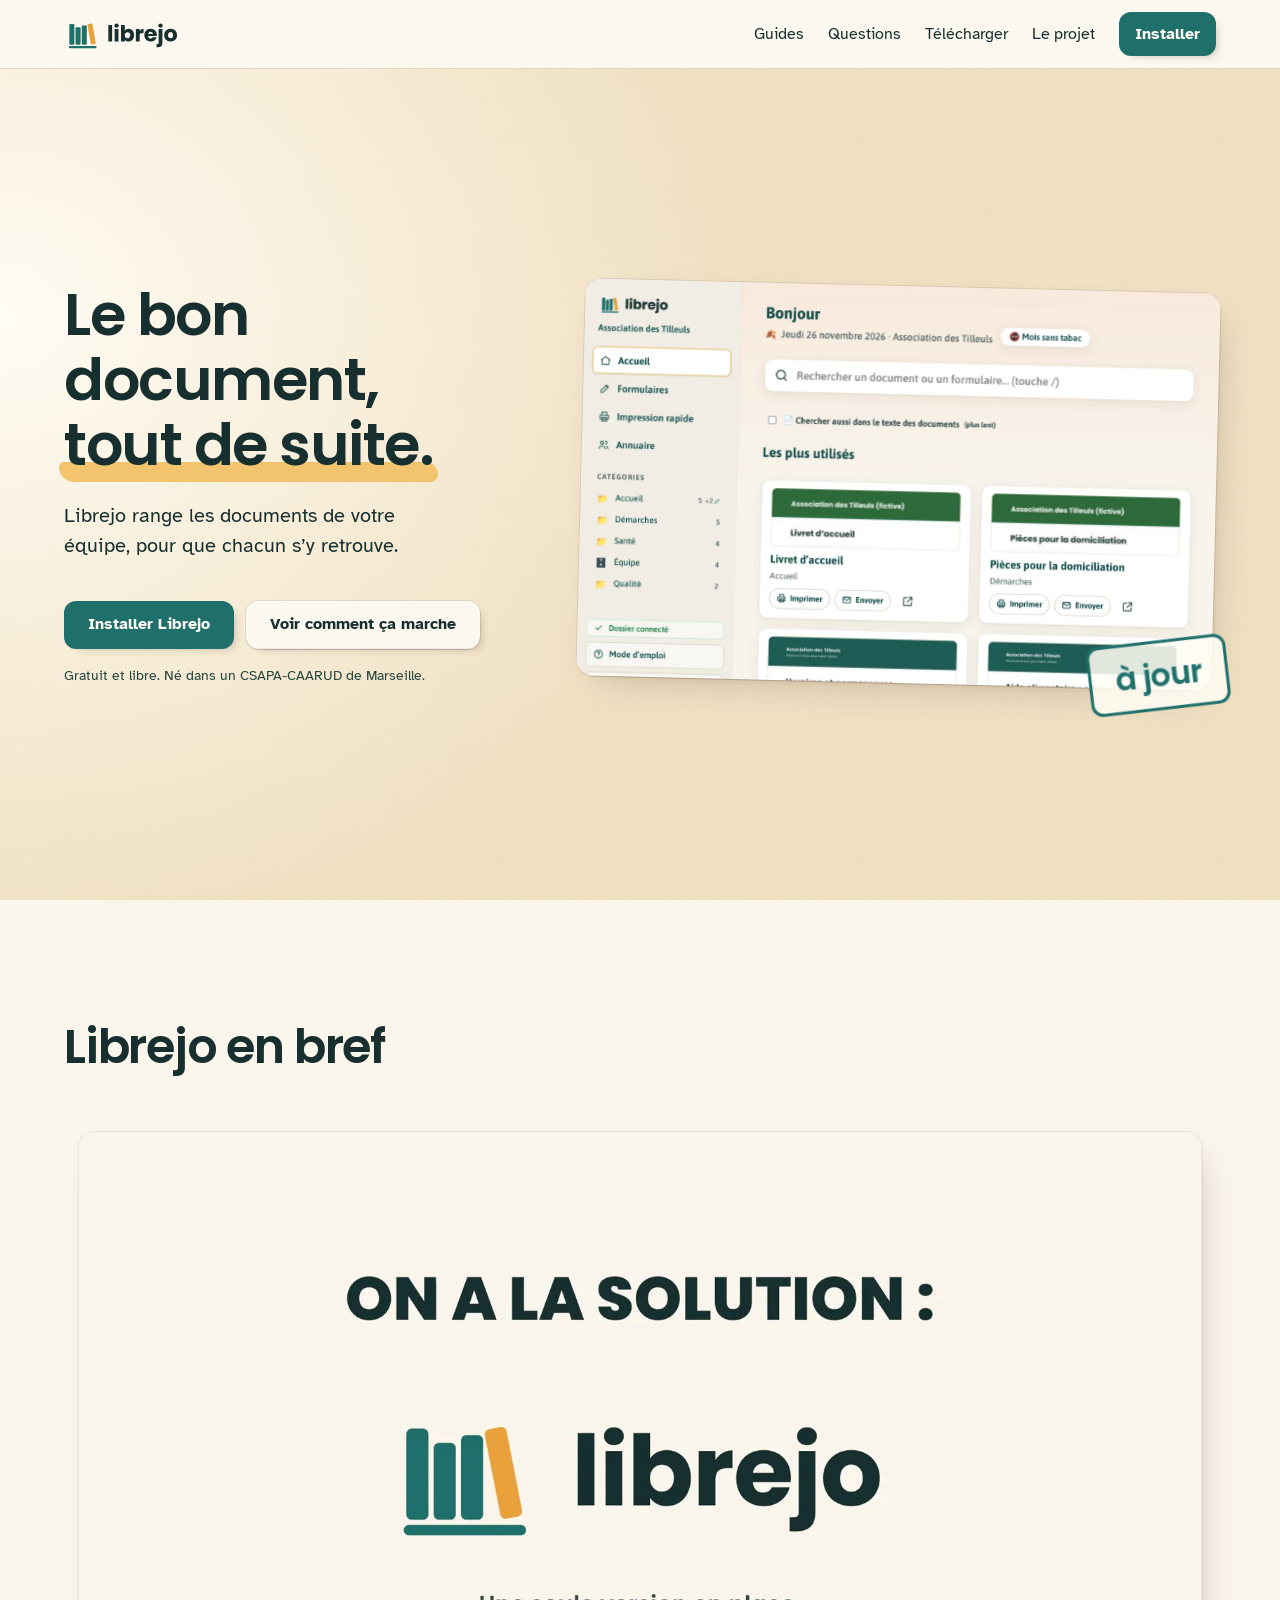
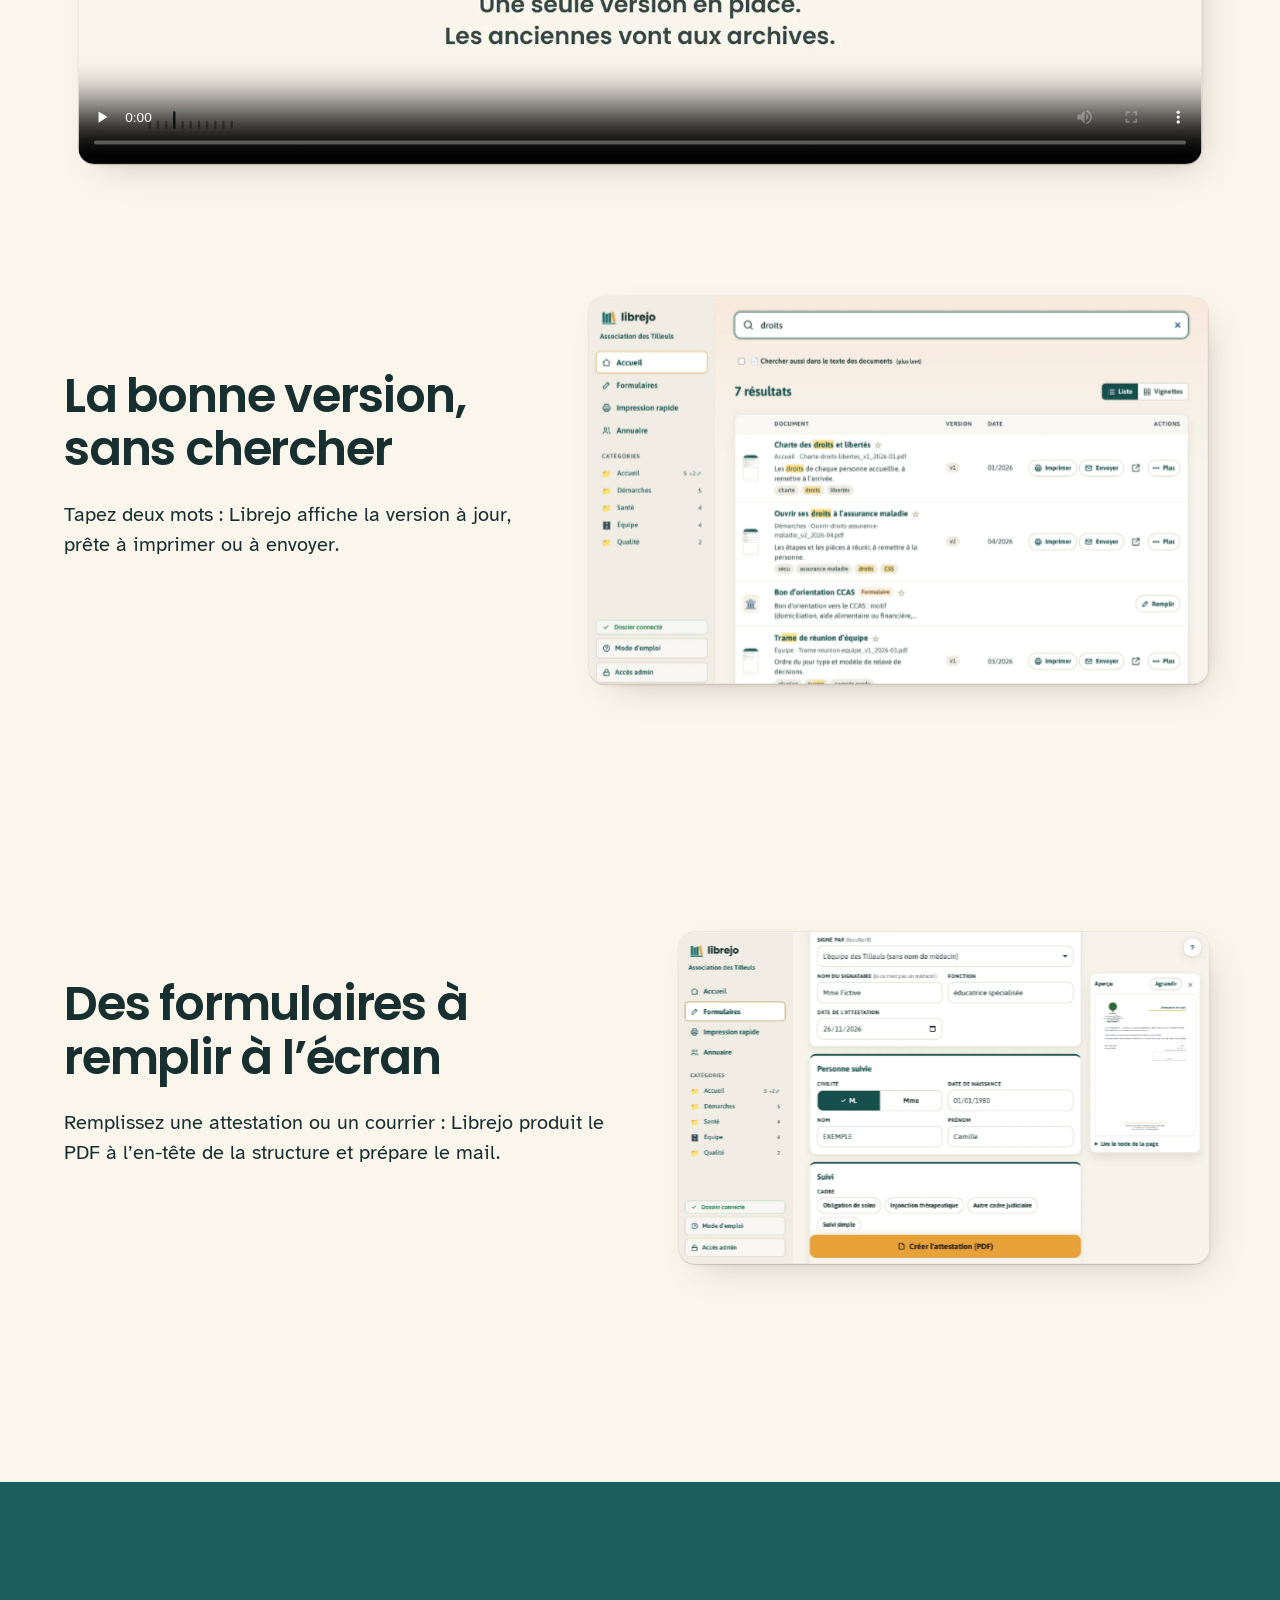
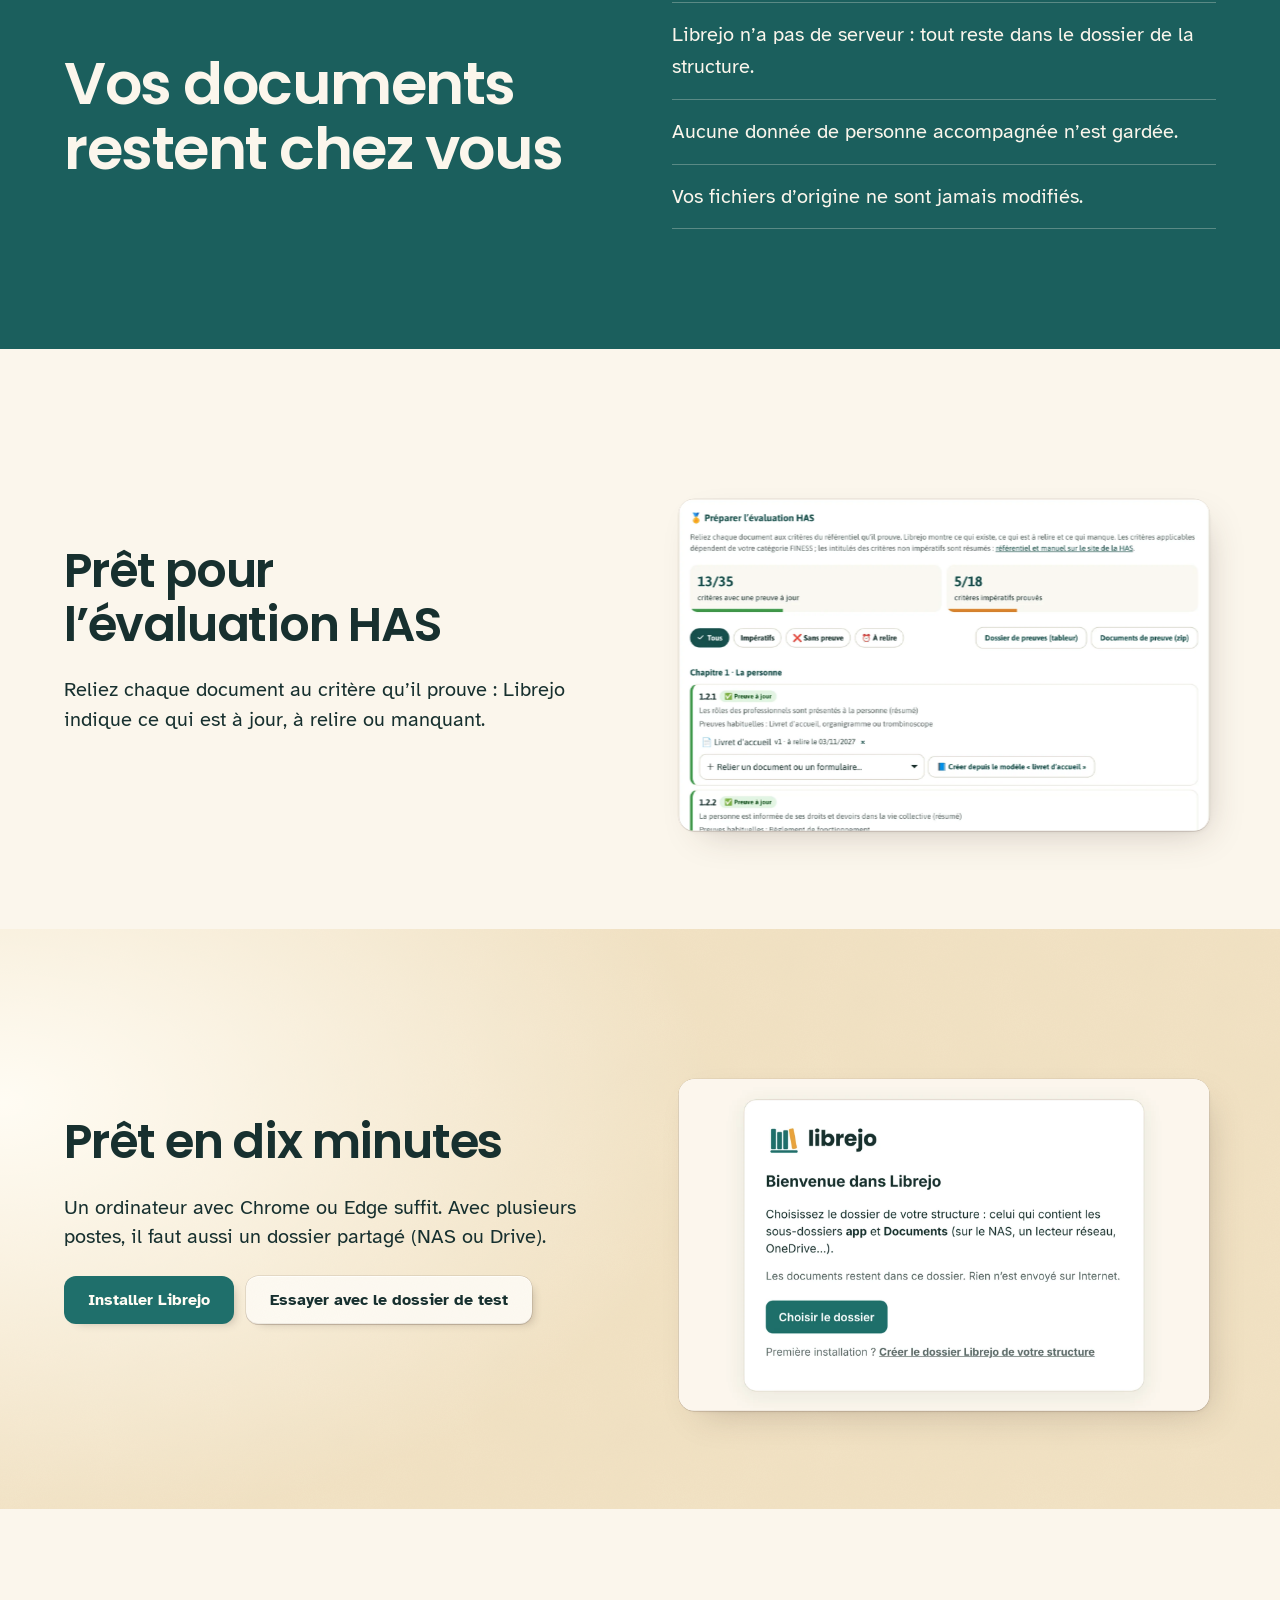
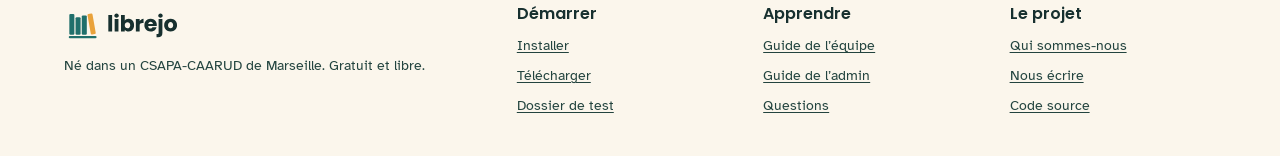
==== commit bfd9a8cd: "Accueil allégé, bandeau « Vos documents restent chez vous » aligné, Librejo en tête de Télécharger C" ====
--- a/index.html
+++ b/index.html
@@ -53,7 +53,6 @@
         <a href="videos/librejo-presentation.mp4">Télécharger la vidéo de présentation (MP4)</a>
       </video>
     </figure>
-    <p class="muted">La vidéo se comprend sans le son, tout le texte est à l’écran. Les sections suivantes reprennent ce qu’elle montre.</p>
   </div>
 </section>
 
@@ -61,7 +60,7 @@
   <div class="container">
     <div>
       <h2>La bonne version, sans chercher</h2>
-      <p class="lead">Tapez deux mots et Librejo affiche la version à jour, que vous pouvez imprimer ou envoyer. Les anciennes versions passent aux archives, où elles restent consultables.</p>
+      <p class="lead">Tapez deux mots : Librejo affiche la version à jour, prête à imprimer ou à envoyer.</p>
     </div>
     <div class="shot shot--app loop" data-slot="recherche" data-kind="product">
       <img src="images/rech-0.webp" width="1600" height="1000" alt="" loading="lazy">
@@ -75,7 +74,7 @@
   <div class="container">
     <div>
       <h2>Des formulaires à remplir à l’écran</h2>
-      <p class="lead">Pour une attestation, un courrier ou un bon d’orientation, vous remplissez les champs et Librejo produit le PDF à l’en-tête de la structure, avec le mail prêt à partir. Cinquante modèles sont fournis ; faites-les relire avant de vous en servir.</p>
+      <p class="lead">Remplissez une attestation ou un courrier : Librejo produit le PDF à l’en-tête de la structure et prépare le mail.</p>
     </div>
     <div class="shot shot--app loop" data-slot="formulaire" data-kind="product">
       <img src="images/form-0.webp" width="1600" height="1000" alt="" loading="lazy">
@@ -100,12 +99,7 @@
   <div class="container">
     <div>
       <h2>Prêt pour l’évaluation HAS</h2>
-      <p class="lead">Reliez chaque document au critère qu’il prouve, et Librejo vous indique ce qui est à jour, à relire ou manquant.</p>
-      <ul class="facts">
-        <li>Les 18 critères impératifs du référentiel</li>
-        <li>Une date de relecture par document</li>
-        <li>Un journal de chaque modification</li>
-      </ul>
+      <p class="lead">Reliez chaque document au critère qu’il prouve : Librejo indique ce qui est à jour, à relire ou manquant.</p>
     </div>
     <div class="shot" data-slot="has" data-kind="product">
       <img src="images/has.webp" width="1600" height="1000" alt="L’écran Préparer l’évaluation HAS : des critères avec leur preuve à jour, d’autres sans preuve" loading="lazy">
@@ -117,15 +111,11 @@
   <div class="container">
     <div>
       <h2>Prêt en dix minutes</h2>
-      <p class="lead">Il vous faut un ordinateur avec Chrome ou Edge. Si l’équipe travaille sur plusieurs postes, ajoutez un dossier partagé (NAS ou Drive) que tous peuvent ouvrir. Un assistant vous guide pour la suite.</p>
+      <p class="lead">Un ordinateur avec Chrome ou Edge suffit. Avec plusieurs postes, il faut aussi un dossier partagé (NAS ou Drive).</p>
       <p class="phone"><a class="btn btn--go" data-sendlink href="mailto:?subject=Librejo&amp;body=https%3A%2F%2Flibrejoapp.github.io%2F">M’envoyer le lien</a><small>Librejo s’utilise sur un ordinateur. Envoyez-vous le lien pour l’ouvrir au bureau.</small></p>
       <div class="actions">
         <a class="btn btn--go desk-only" href="installer.html">Installer Librejo</a>
         <a class="btn btn--card" href="telecharger.html#test">Essayer avec le dossier de test</a>
-      </div>
-      <div class="note">
-        <h3>Essayer sans risque</h3>
-        <p>Le dossier de test contient les vingt et un documents d’une structure fictive, l’Association des Tilleuls. Pour toute question, <a href="mailto:librejo@proton.me">écrivez-nous</a>.</p>
       </div>
     </div>
     <div class="shot" data-slot="demarrage" data-kind="product">
--- a/site.css
+++ b/site.css
@@ -79,9 +79,9 @@
 
 /* le tableau : rien ne sort de chez vous */
 .board { margin-block: var(--section-gap-s) 0; padding-block: var(--section-gap-s); background: var(--color-board); color: var(--color-board-type); }
-.board h2 { color: var(--color-board-type); font-size: var(--text-display-s); max-width: 12ch; line-height: 1.1; }
+.board h2 { color: var(--color-board-type); font-size: var(--text-display-s); max-width: 15ch; line-height: 1.1; margin: 0; }
 h2 { line-height: 1.12; }
-.board .container { display: grid; grid-template-columns: minmax(0, 1fr) minmax(0, 1fr); gap: var(--space-2xl); align-items: end; }
+.board .container { display: grid; grid-template-columns: minmax(0, 1fr) minmax(0, 1fr); gap: var(--space-2xl); align-items: center; }
 .board .facts { border-color: color-mix(in oklab, var(--color-board-type) 28%, transparent); font-size: var(--text-lead); }
 .board .facts li { border-color: color-mix(in oklab, var(--color-board-type) 28%, transparent); padding: var(--space-md) 0; }
 
@@ -231,3 +231,4 @@
 .legal { display: grid; gap: var(--space-lg); }
 .legal > * { max-width: 60rem; }
 .note a { color: inherit; }
+.dl #librejo { grid-column: 1 / -1; }
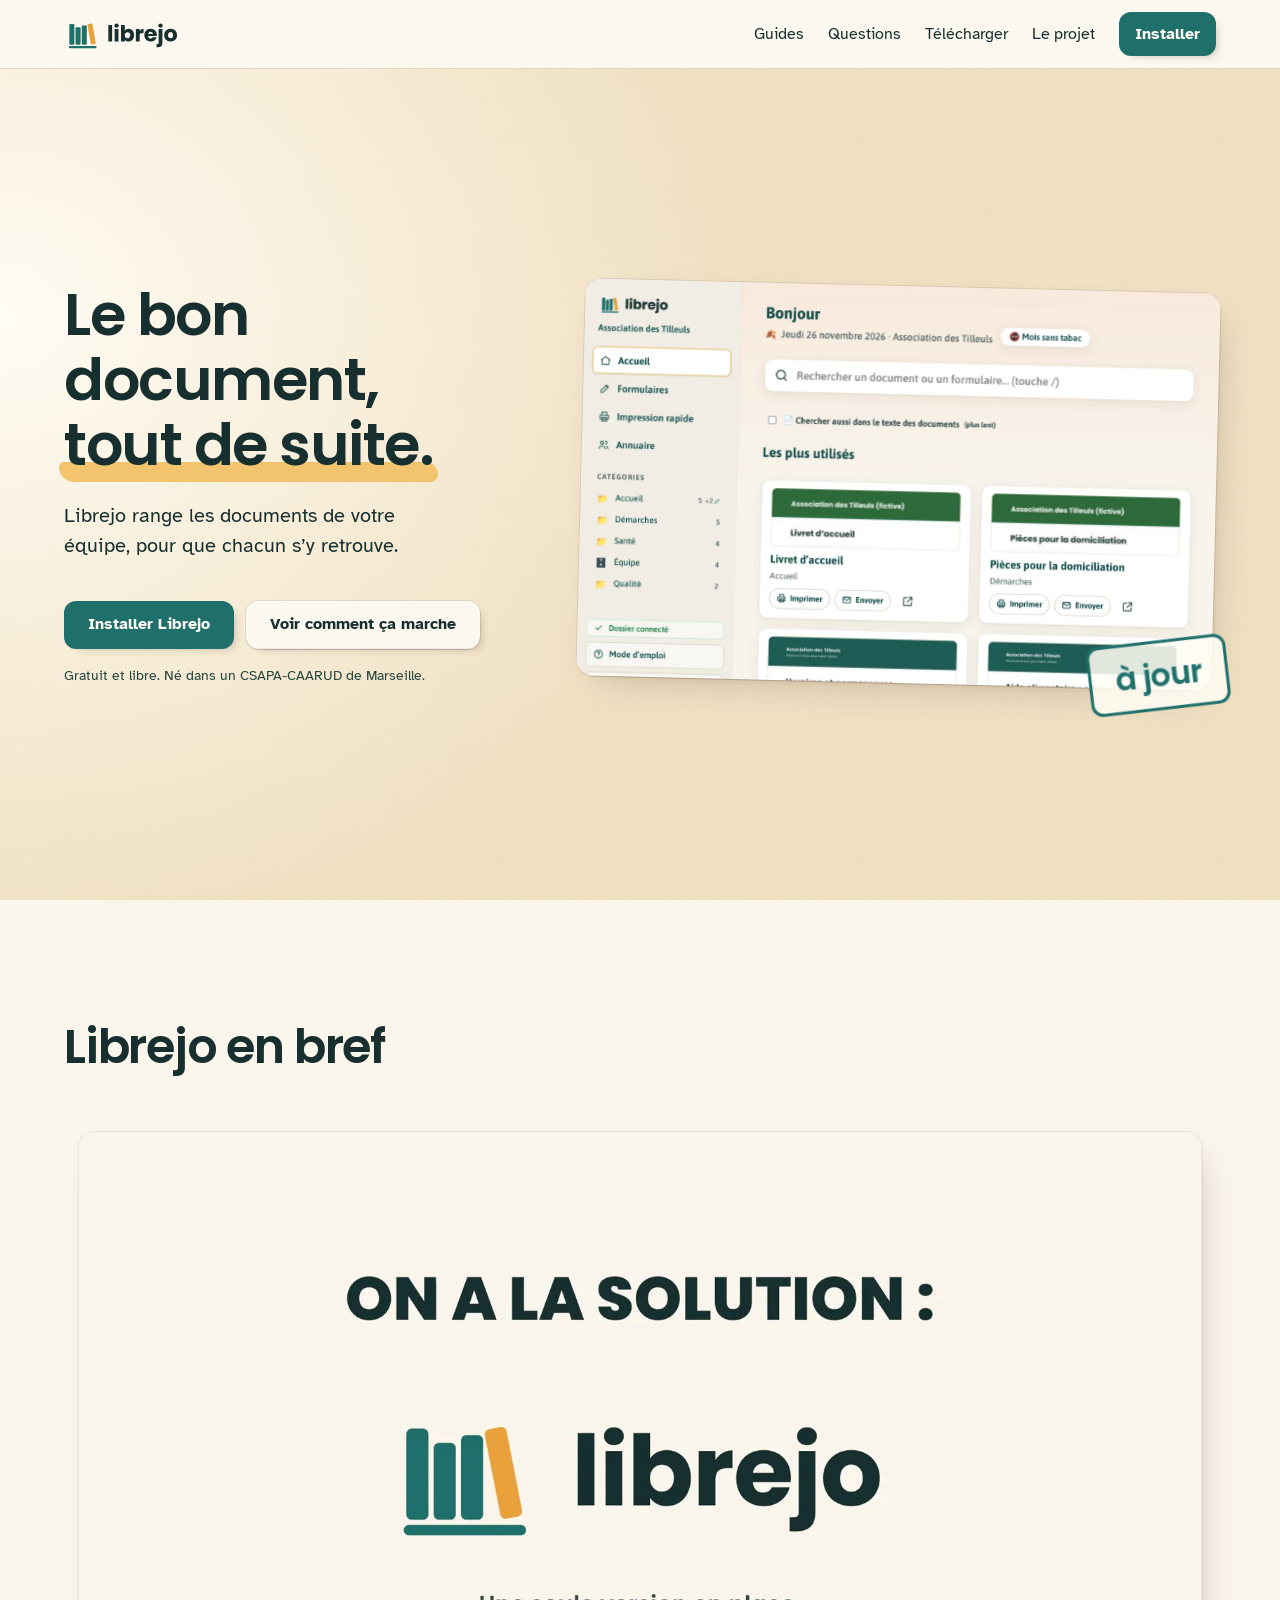
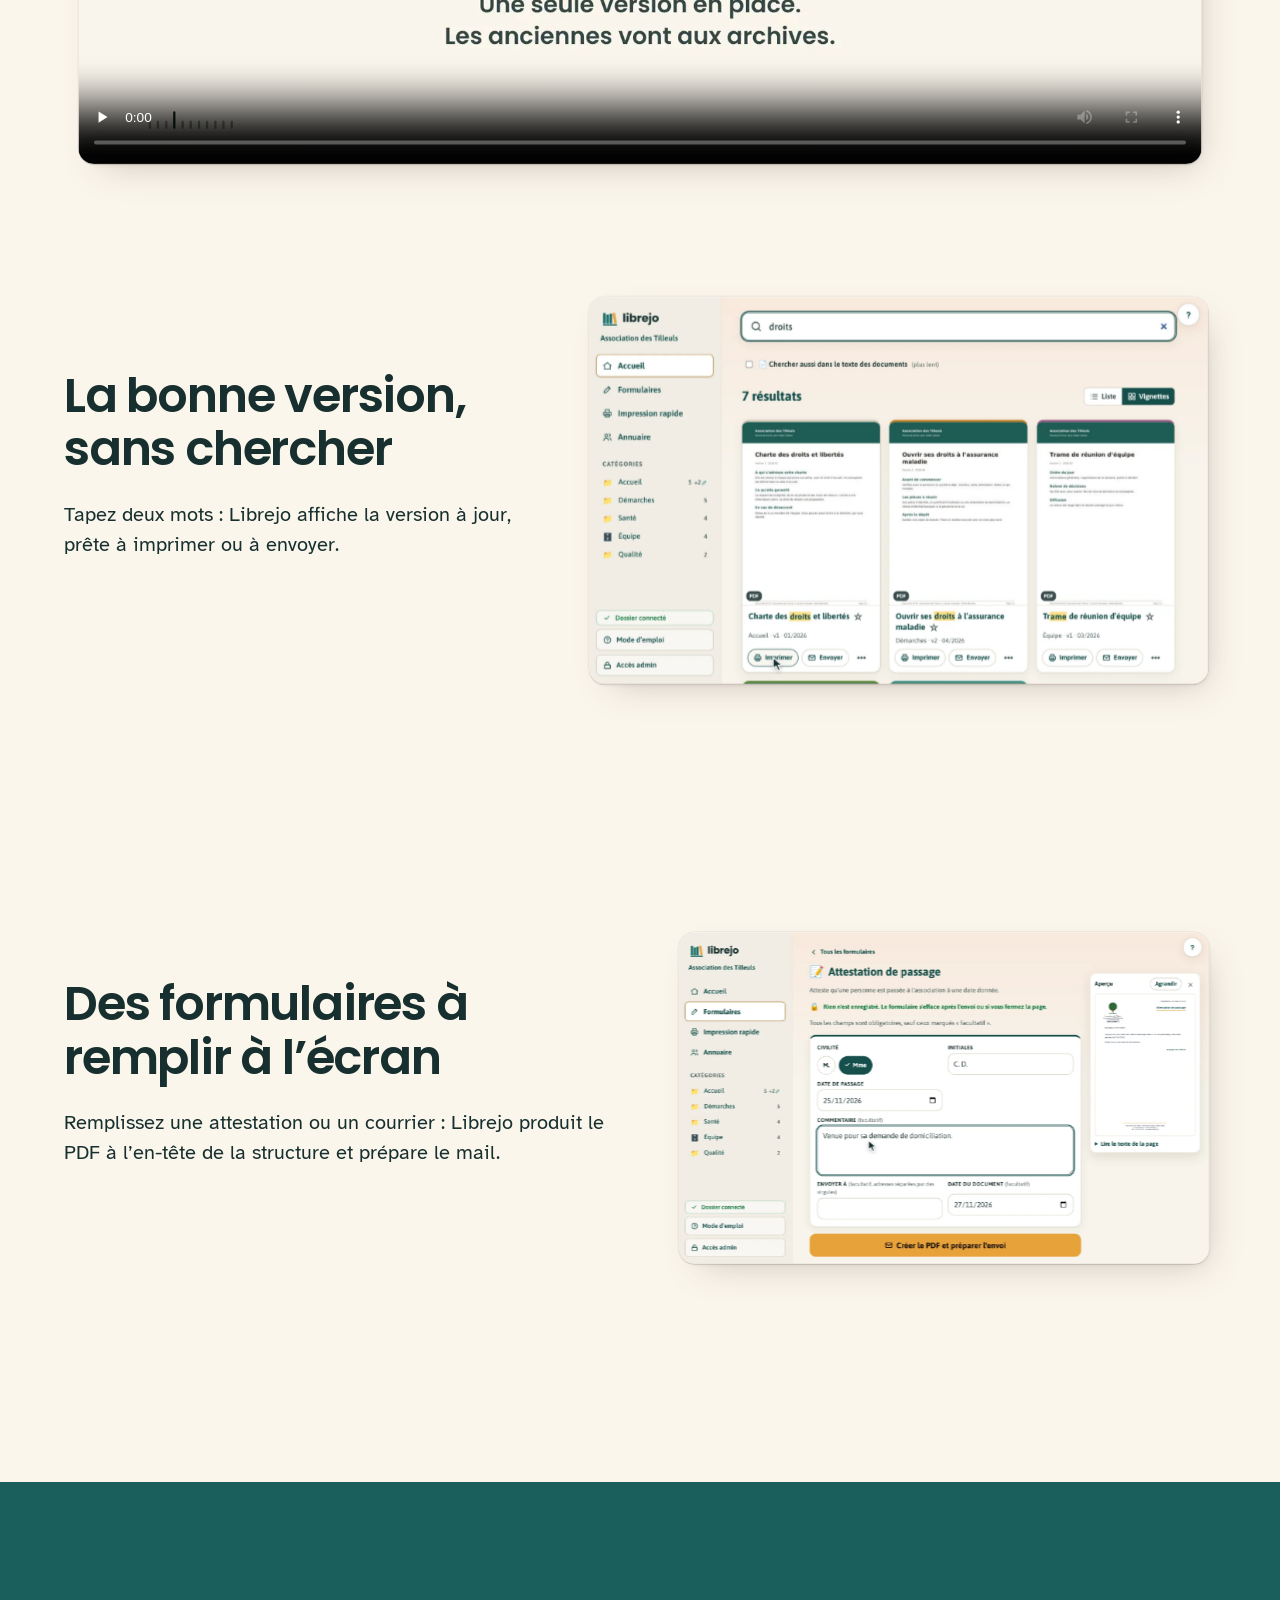
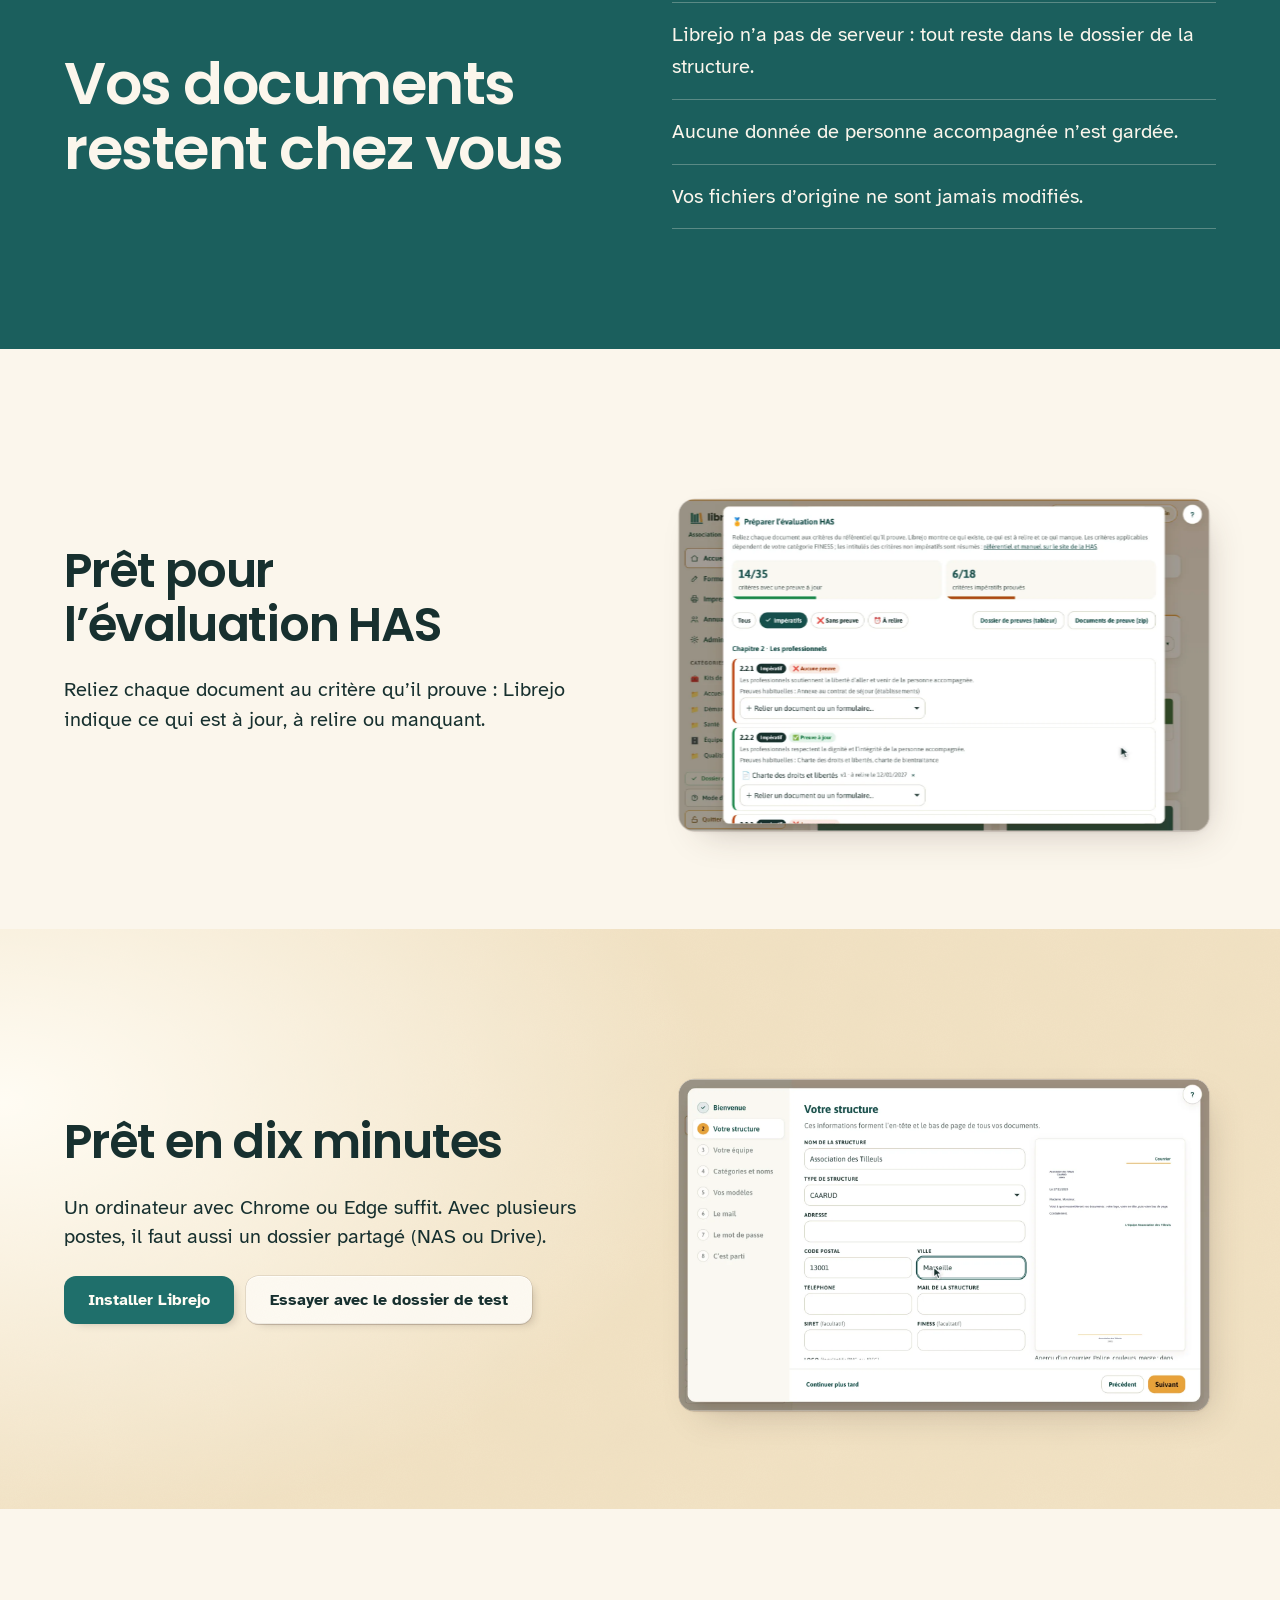
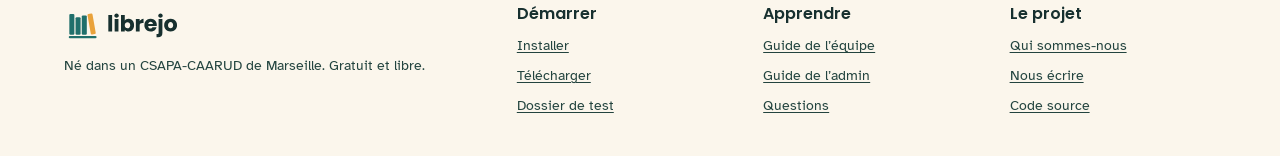
==== commit b365acb2: "Accueil : captures animées (recherche, formulaire, HAS, démarrage) Petites vidéos MP4 en boucle (170" ====
--- a/index.html
+++ b/index.html
@@ -62,10 +62,9 @@
       <h2>La bonne version, sans chercher</h2>
       <p class="lead">Tapez deux mots : Librejo affiche la version à jour, prête à imprimer ou à envoyer.</p>
     </div>
-    <div class="shot shot--app loop" data-slot="recherche" data-kind="product">
-      <img src="images/rech-0.webp" width="1600" height="1000" alt="" loading="lazy">
-      <img src="images/rech-1.webp" width="1600" height="1000" alt="" loading="lazy">
-      <img src="images/rech-2.webp" width="1600" height="1000" alt="Une recherche du mot « droits » trouve sept documents, avec les boutons Imprimer et Envoyer" loading="lazy">
+    <div class="shot shot--app" data-slot="recherche" data-kind="product">
+      <img src="images/anim-recherche.webp" width="1600" height="1000" alt="Une recherche du mot « droits » trouve sept documents, avec les boutons Imprimer et Envoyer" loading="lazy">
+      <video class="anim" data-keep muted loop playsinline preload="none" aria-hidden="true" tabindex="-1"><source src="videos/anim-recherche.mp4" type="video/mp4"></video>
     </div>
   </div>
 </section>
@@ -76,10 +75,9 @@
       <h2>Des formulaires à remplir à l’écran</h2>
       <p class="lead">Remplissez une attestation ou un courrier : Librejo produit le PDF à l’en-tête de la structure et prépare le mail.</p>
     </div>
-    <div class="shot shot--app loop" data-slot="formulaire" data-kind="product">
-      <img src="images/form-0.webp" width="1600" height="1000" alt="" loading="lazy">
-      <img src="images/form-1.webp" width="1600" height="1000" alt="" loading="lazy">
-      <img src="images/form-2.webp" width="1600" height="1000" alt="Une attestation de suivi se remplit, son aperçu se dessine à côté" loading="lazy">
+    <div class="shot shot--app" data-slot="formulaire" data-kind="product">
+      <img src="images/anim-formulaire.webp" width="1600" height="1000" alt="Une attestation de passage se remplit et son aperçu se met à jour, puis Librejo propose d’imprimer, d’envoyer ou de télécharger le PDF" loading="lazy">
+      <video class="anim" data-keep muted loop playsinline preload="none" aria-hidden="true" tabindex="-1"><source src="videos/anim-formulaire.mp4" type="video/mp4"></video>
     </div>
   </div>
 </section>
@@ -102,7 +100,8 @@
       <p class="lead">Reliez chaque document au critère qu’il prouve : Librejo indique ce qui est à jour, à relire ou manquant.</p>
     </div>
     <div class="shot" data-slot="has" data-kind="product">
-      <img src="images/has.webp" width="1600" height="1000" alt="L’écran Préparer l’évaluation HAS : des critères avec leur preuve à jour, d’autres sans preuve" loading="lazy">
+      <img src="images/anim-has.webp" width="1600" height="1000" alt="Préparer l’évaluation HAS : la Charte des droits et libertés est reliée au critère 2.2.2, et le compteur passe à 6 critères impératifs prouvés sur 18" loading="lazy">
+      <video class="anim" data-keep muted loop playsinline preload="none" aria-hidden="true" tabindex="-1"><source src="videos/anim-has.mp4" type="video/mp4"></video>
     </div>
   </div>
 </section>
@@ -119,7 +118,8 @@
       </div>
     </div>
     <div class="shot" data-slot="demarrage" data-kind="product">
-      <img src="images/boot.webp" width="1600" height="1000" alt="Le premier écran de Librejo : choisir le dossier de la structure" loading="lazy">
+      <img src="images/anim-installation.webp" width="1600" height="1000" alt="L’assistant de démarrage : on crée le dossier de la structure, puis on saisit son nom, son type et sa ville" loading="lazy">
+      <video class="anim" data-keep muted loop playsinline preload="none" aria-hidden="true" tabindex="-1"><source src="videos/anim-installation.mp4" type="video/mp4"></video>
     </div>
   </div>
 </section>
@@ -159,6 +159,19 @@
   a.href = 'mailto:?subject=' + encodeURIComponent('Librejo, à ouvrir sur un ordinateur') + '&body=' + encodeURIComponent(url);
   a.addEventListener('click', (e) => { if (navigator.share) { e.preventDefault(); navigator.share({ title: 'Librejo', url }).catch(() => {}); } });
 });
+// Animations des captures : lecture quand elles sont à l'écran, jamais si l'ordinateur demande moins d'animations
+const calme = matchMedia('(prefers-reduced-motion: reduce)');
+const anims = [...document.querySelectorAll('video.anim')];
+anims.forEach((v) => v.addEventListener('playing', () => v.classList.add('on'), { once: true }));
+if ('IntersectionObserver' in window && anims.length) {
+  const vo = new IntersectionObserver((es) => es.forEach((e) => {
+    const v = e.target;
+    if (e.isIntersecting && !calme.matches) { if (v.preload !== 'auto') { v.preload = 'auto'; } v.play().catch(() => {}); }
+    else v.pause();
+  }), { threshold: 0.35 });
+  anims.forEach((v) => vo.observe(v));
+  calme.addEventListener?.('change', () => { if (calme.matches) anims.forEach((v) => { v.pause(); v.classList.remove('on'); }); });
+}
 const ready = (s) => s.classList.add('ready');
 document.querySelectorAll('.shot').forEach((s) => { const im = s.querySelector('img:last-of-type'); if (!im || im.complete) return ready(s); im.addEventListener('load', () => ready(s), { once: true }); im.addEventListener('error', () => ready(s), { once: true }); setTimeout(() => ready(s), 5000); });
 
--- a/site.css
+++ b/site.css
@@ -232,3 +232,12 @@
 .legal > * { max-width: 60rem; }
 .note a { color: inherit; }
 .dl #librejo { grid-column: 1 / -1; }
+
+/* Captures animées : la vidéo se pose sur l'image fixe et n'apparaît qu'une fois lancée */
+.shot > video.anim { position: absolute; inset: 0; width: 100%; height: 100%; display: block; object-fit: cover; object-position: left top; border-radius: inherit; z-index: 2; opacity: 0; transition: opacity 400ms var(--ease-in-out); pointer-events: none; }
+.shot > video.anim.on { opacity: 1; }
+@media (prefers-reduced-motion: reduce) { .shot > video.anim { display: none; } }
+@media (max-width: 40rem) {
+  .shot--app > video.anim { object-position: right top; }
+  .shot--app[data-slot="recherche"] > video.anim { object-position: 90% top; }
+}
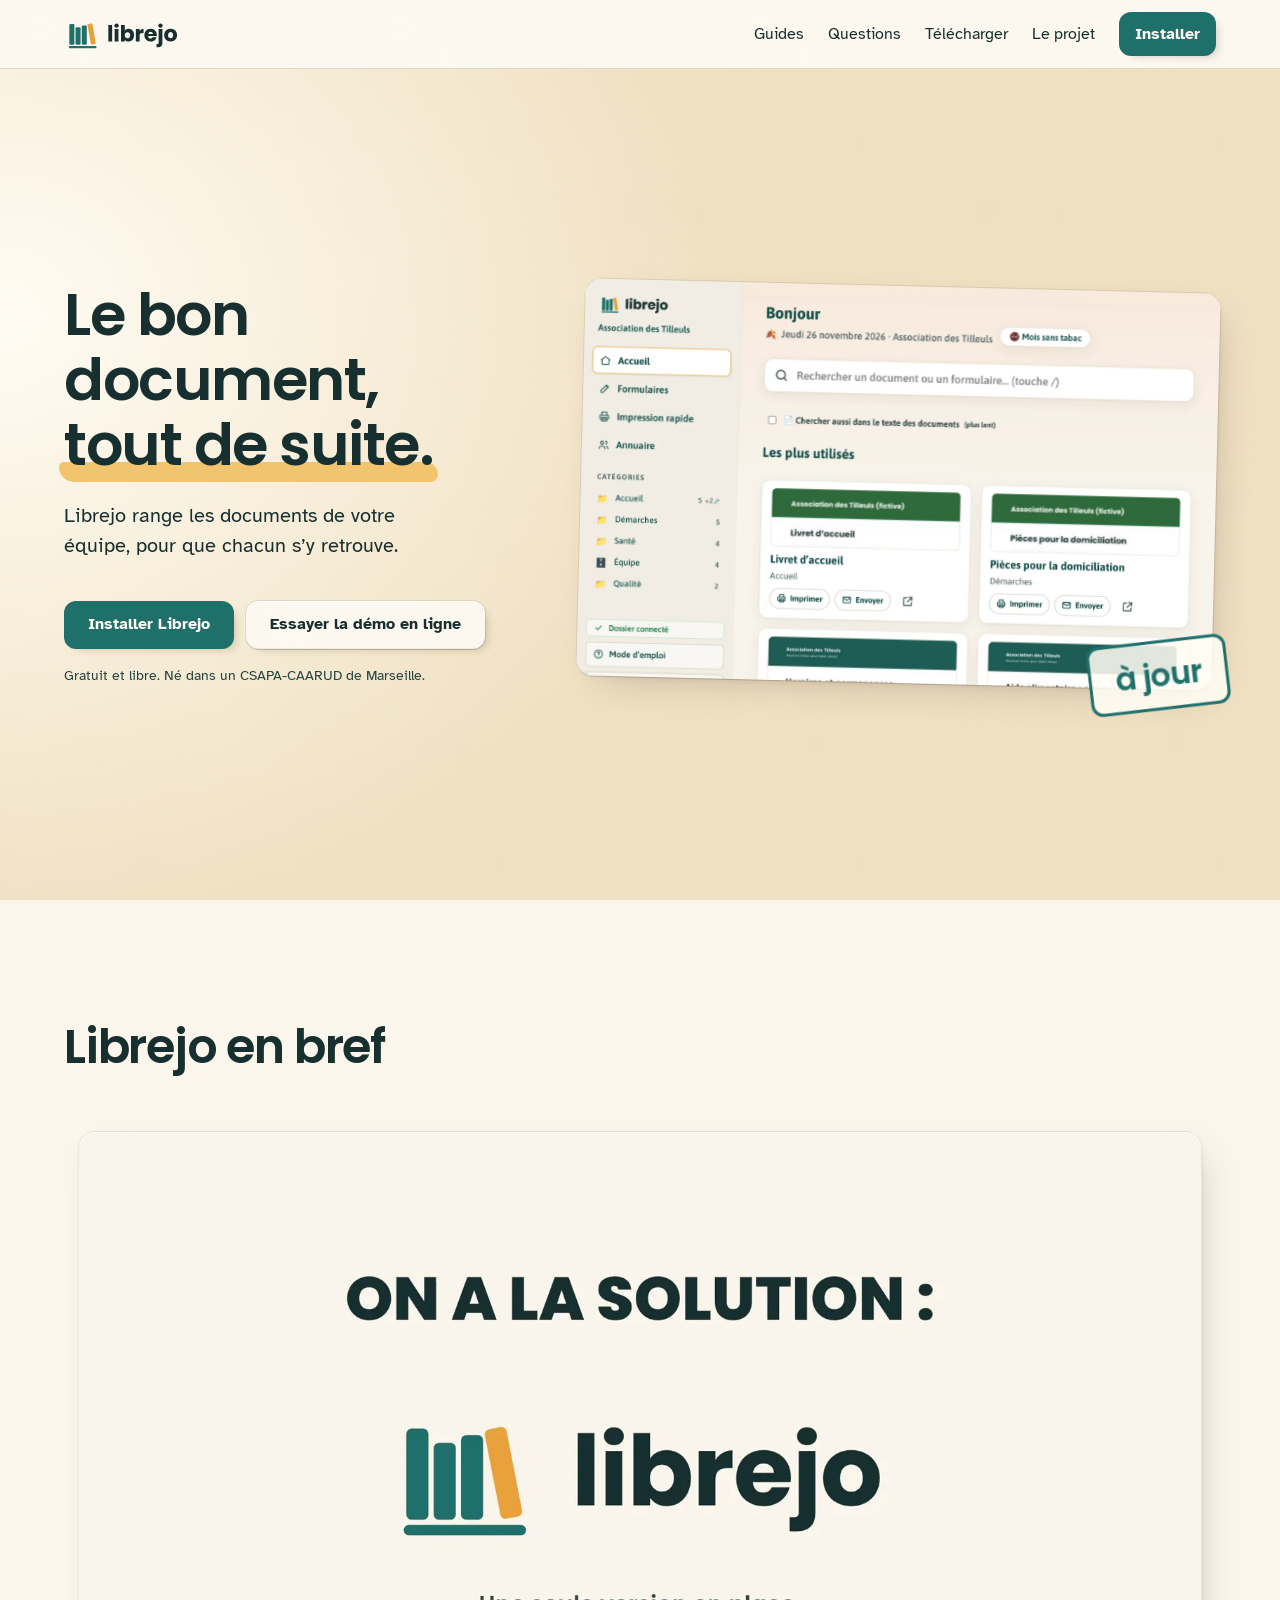
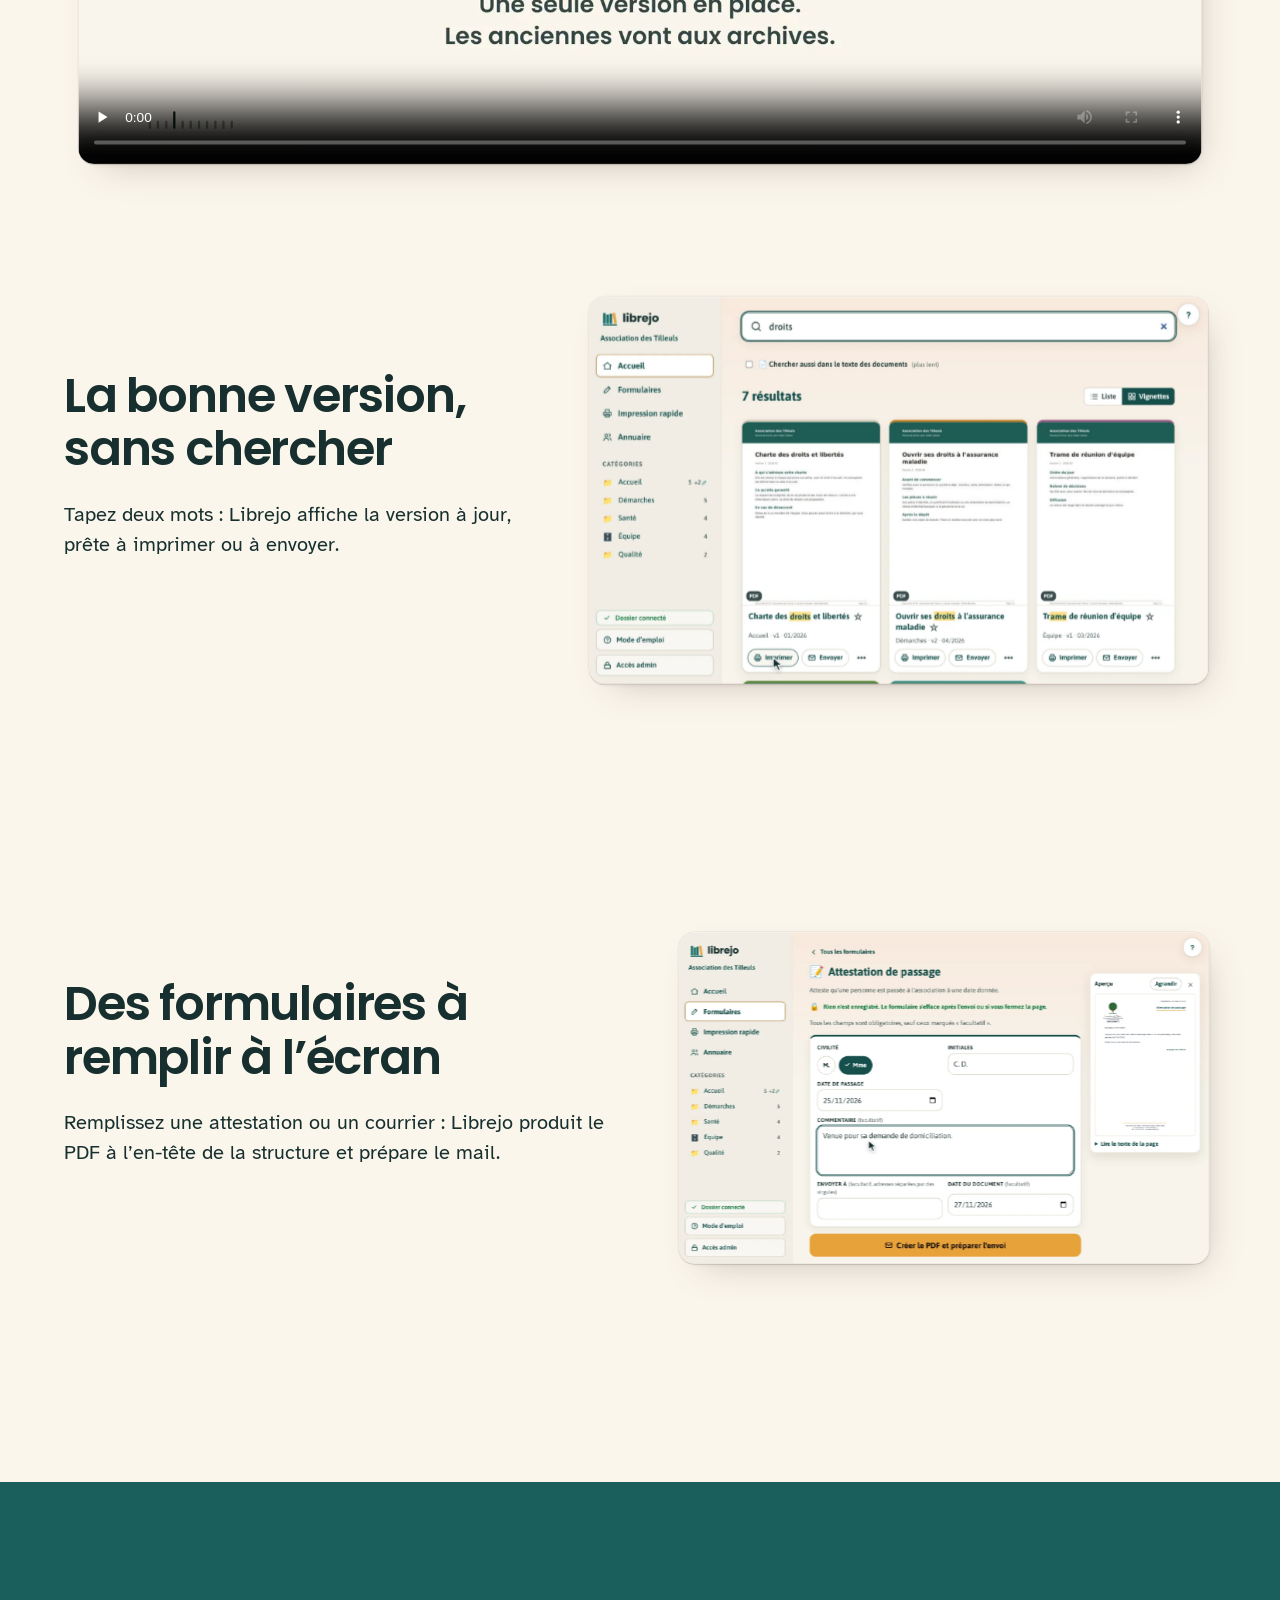
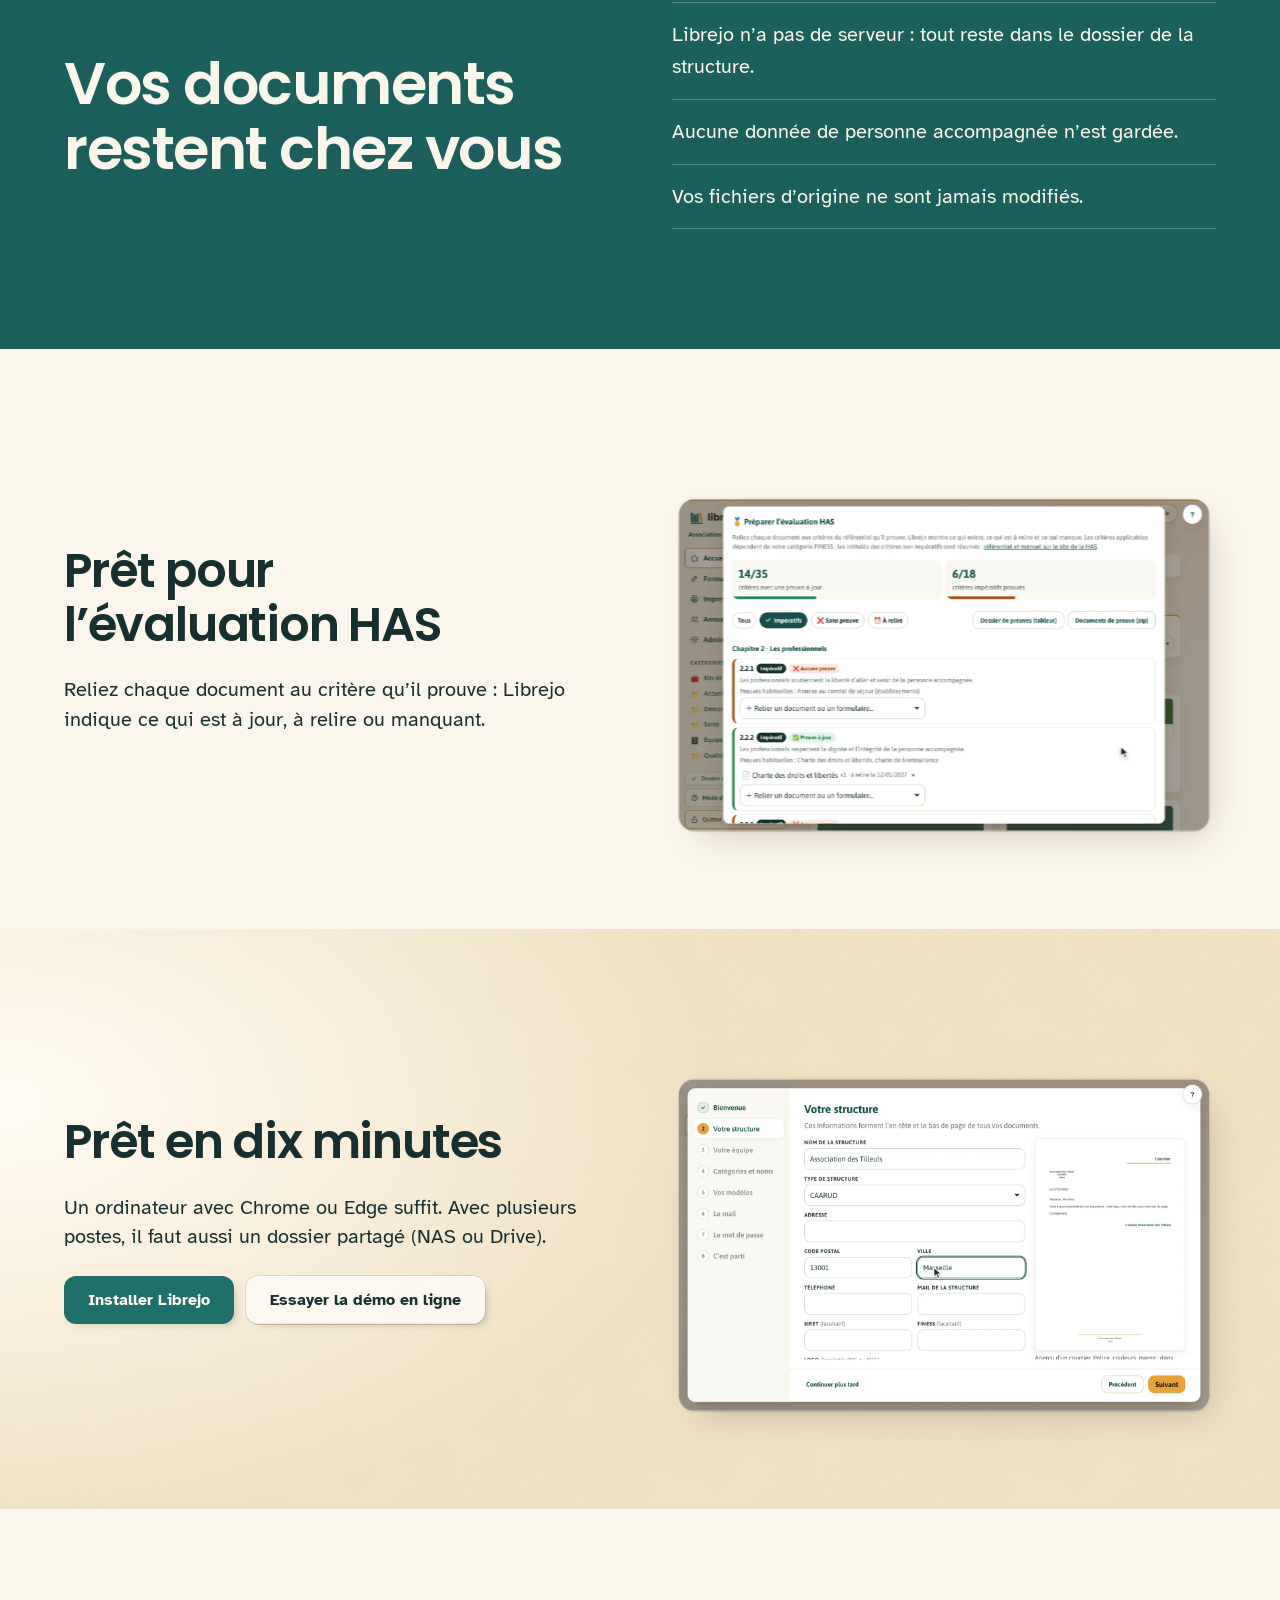
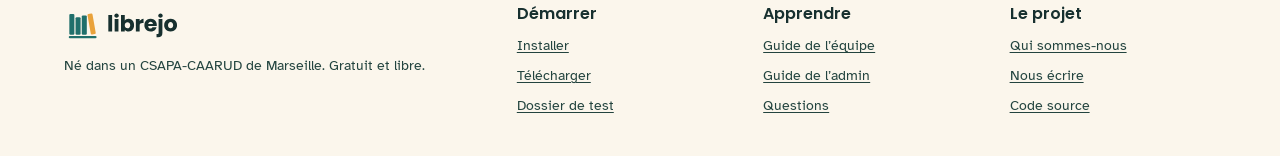
==== commit c822b460: "Bouton « Essayer la démo en ligne » (accueil et Télécharger) Co-Authored-By: Claude Opus 5.5 <norepl" ====
--- a/index.html
+++ b/index.html
@@ -33,7 +33,7 @@
       <p class="phone"><a class="btn btn--go" data-sendlink href="mailto:?subject=Librejo&amp;body=https%3A%2F%2Flibrejoapp.github.io%2F">M’envoyer le lien</a><small>Librejo s’utilise sur un ordinateur. Envoyez-vous le lien pour l’ouvrir au bureau.</small></p>
       <div class="actions">
         <a class="btn btn--go desk-only" href="installer.html">Installer Librejo</a>
-        <a class="btn btn--card" href="#essentiel">Voir comment ça marche</a>
+        <a class="btn btn--card desk-only" href="appli/?demo">Essayer la démo en ligne</a>
       </div>
       <small>Gratuit et libre. Né dans un CSAPA-CAARUD de Marseille.</small>
     </div>
@@ -114,7 +114,7 @@
       <p class="phone"><a class="btn btn--go" data-sendlink href="mailto:?subject=Librejo&amp;body=https%3A%2F%2Flibrejoapp.github.io%2F">M’envoyer le lien</a><small>Librejo s’utilise sur un ordinateur. Envoyez-vous le lien pour l’ouvrir au bureau.</small></p>
       <div class="actions">
         <a class="btn btn--go desk-only" href="installer.html">Installer Librejo</a>
-        <a class="btn btn--card" href="telecharger.html#test">Essayer avec le dossier de test</a>
+        <a class="btn btn--card desk-only" href="appli/?demo">Essayer la démo en ligne</a>
       </div>
     </div>
     <div class="shot" data-slot="demarrage" data-kind="product">
